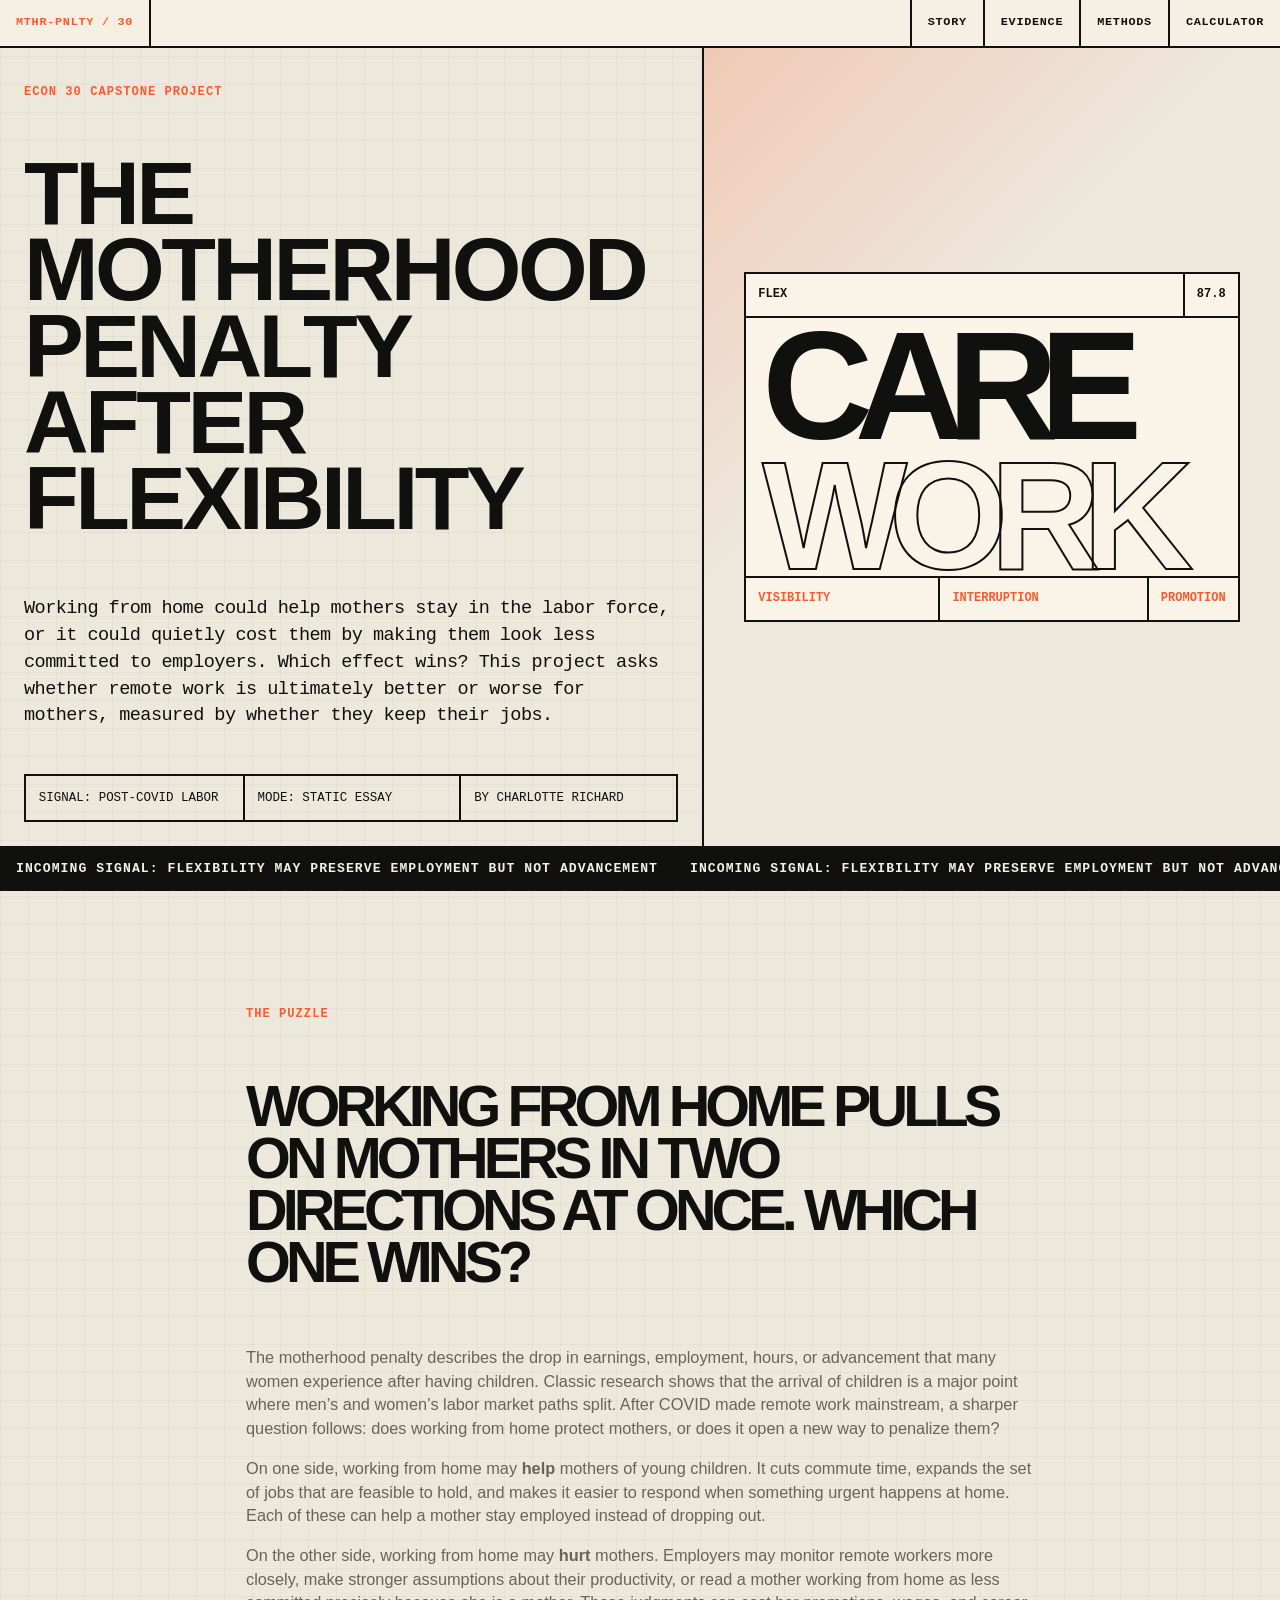
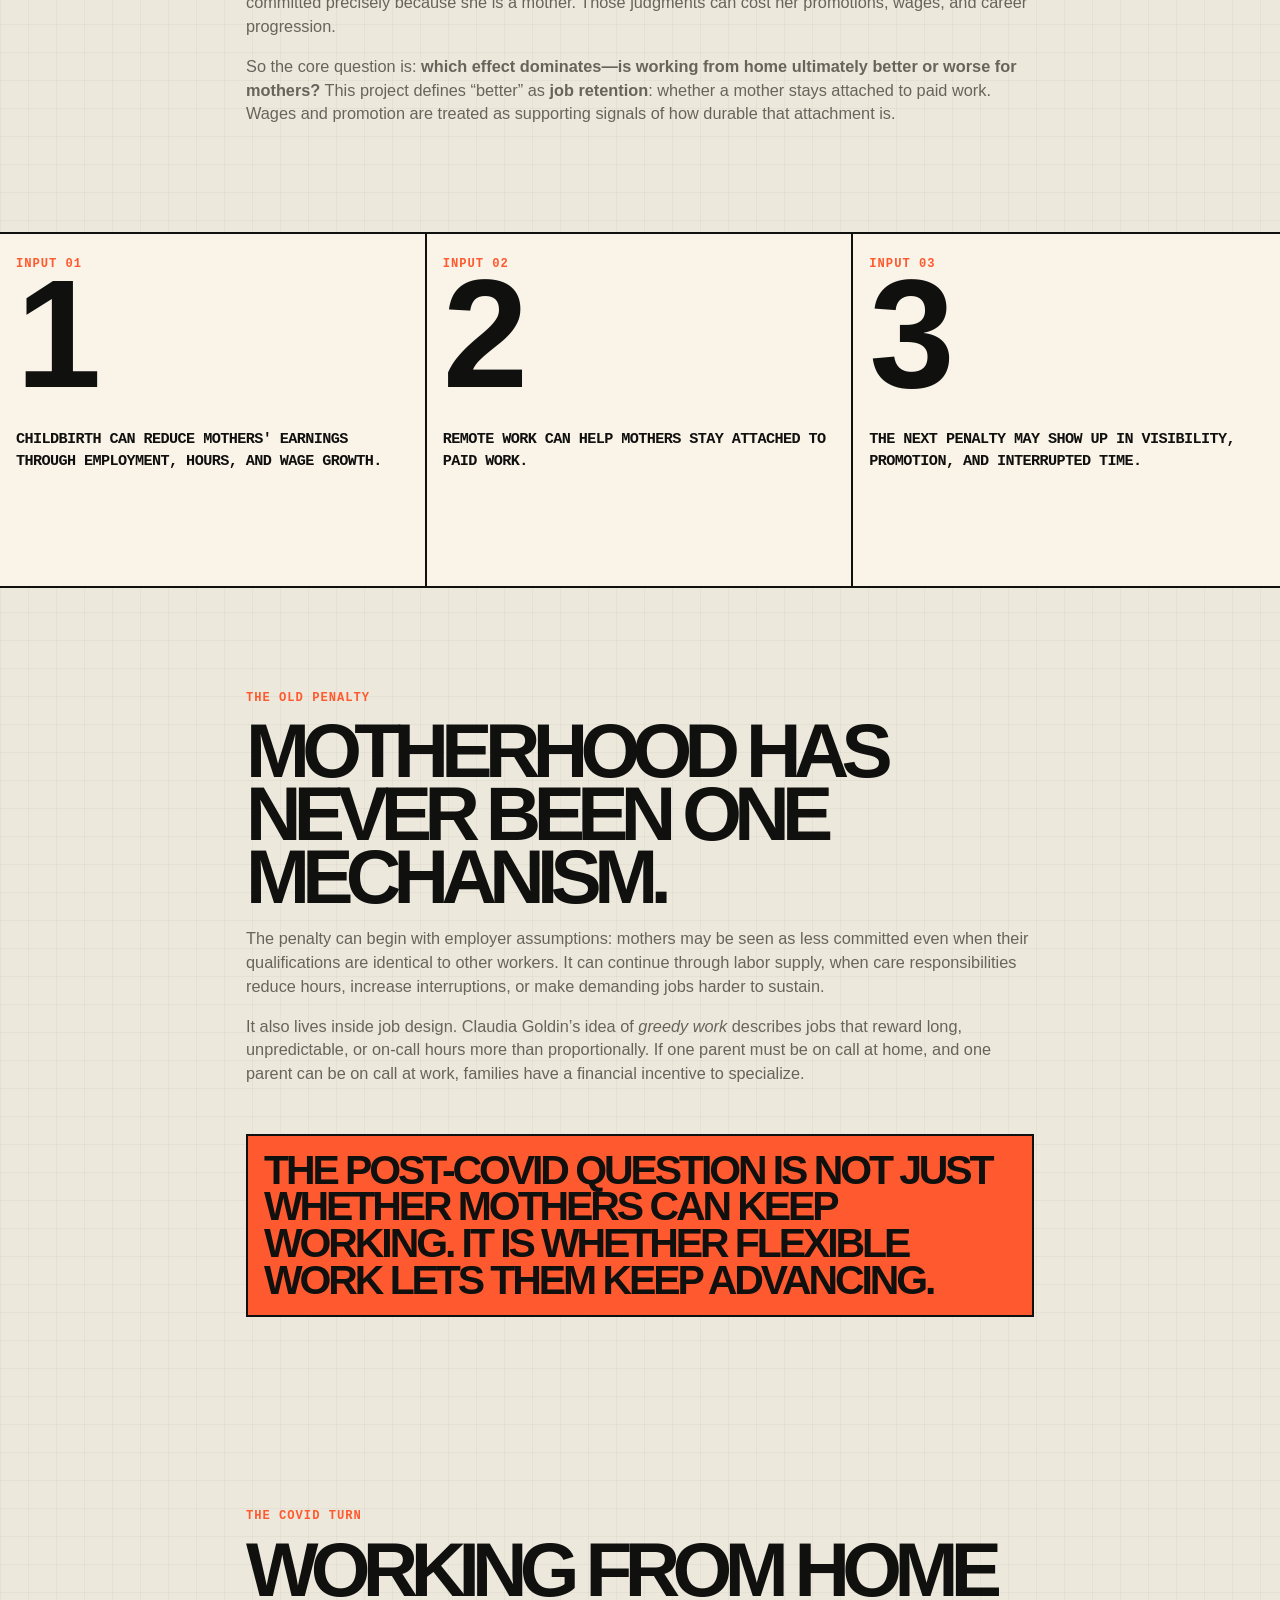
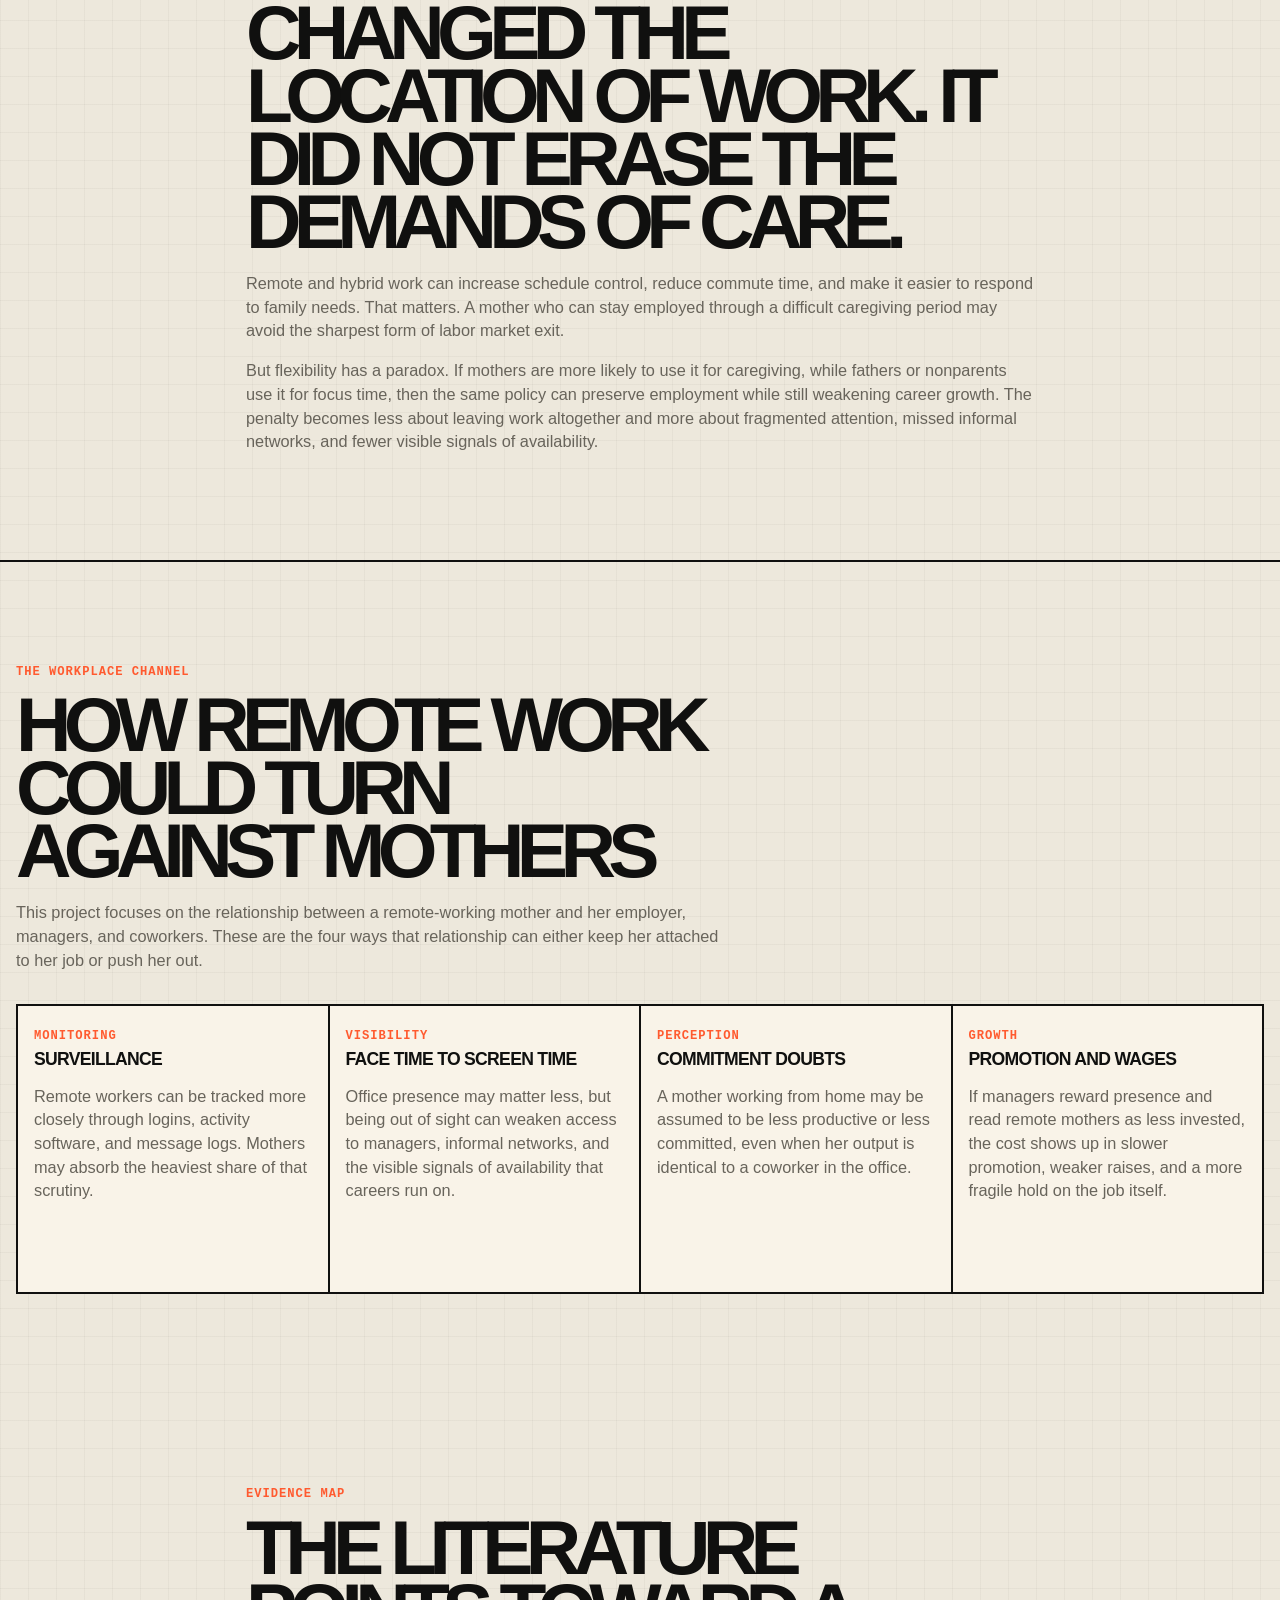
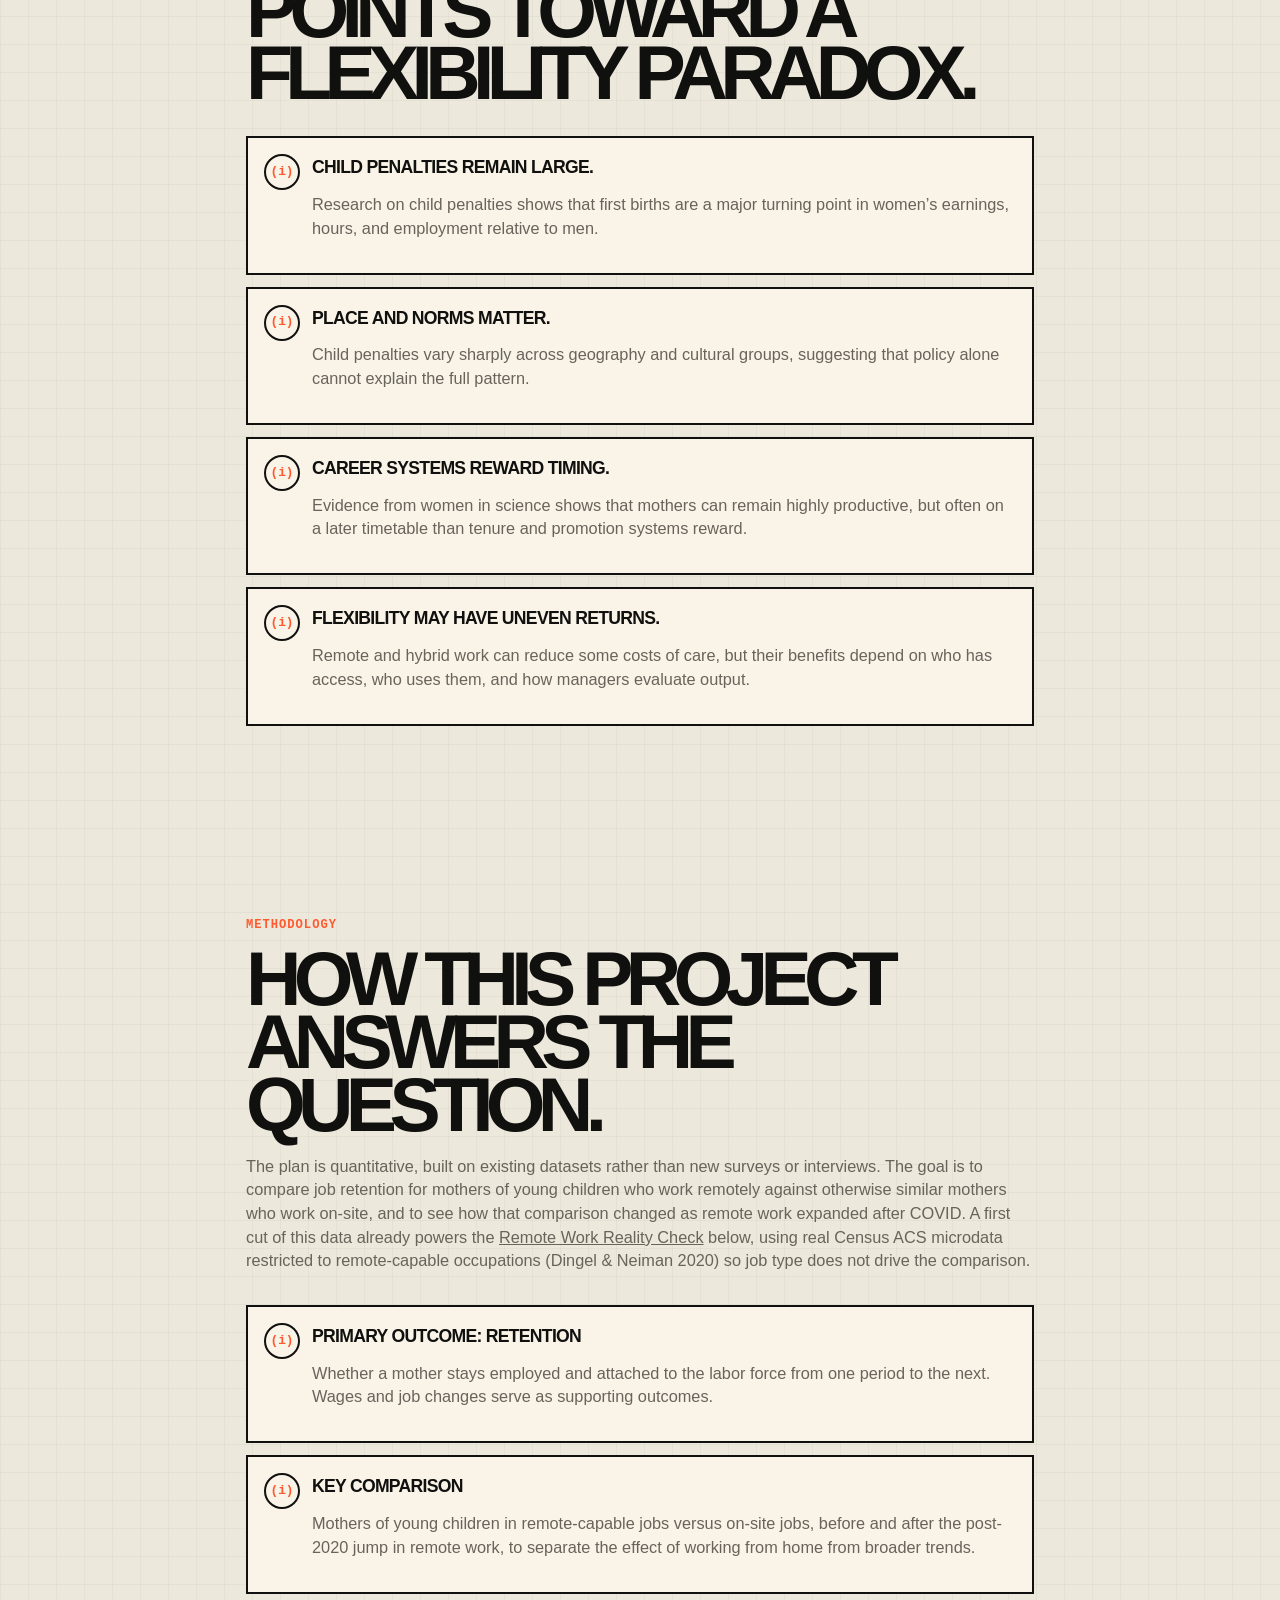
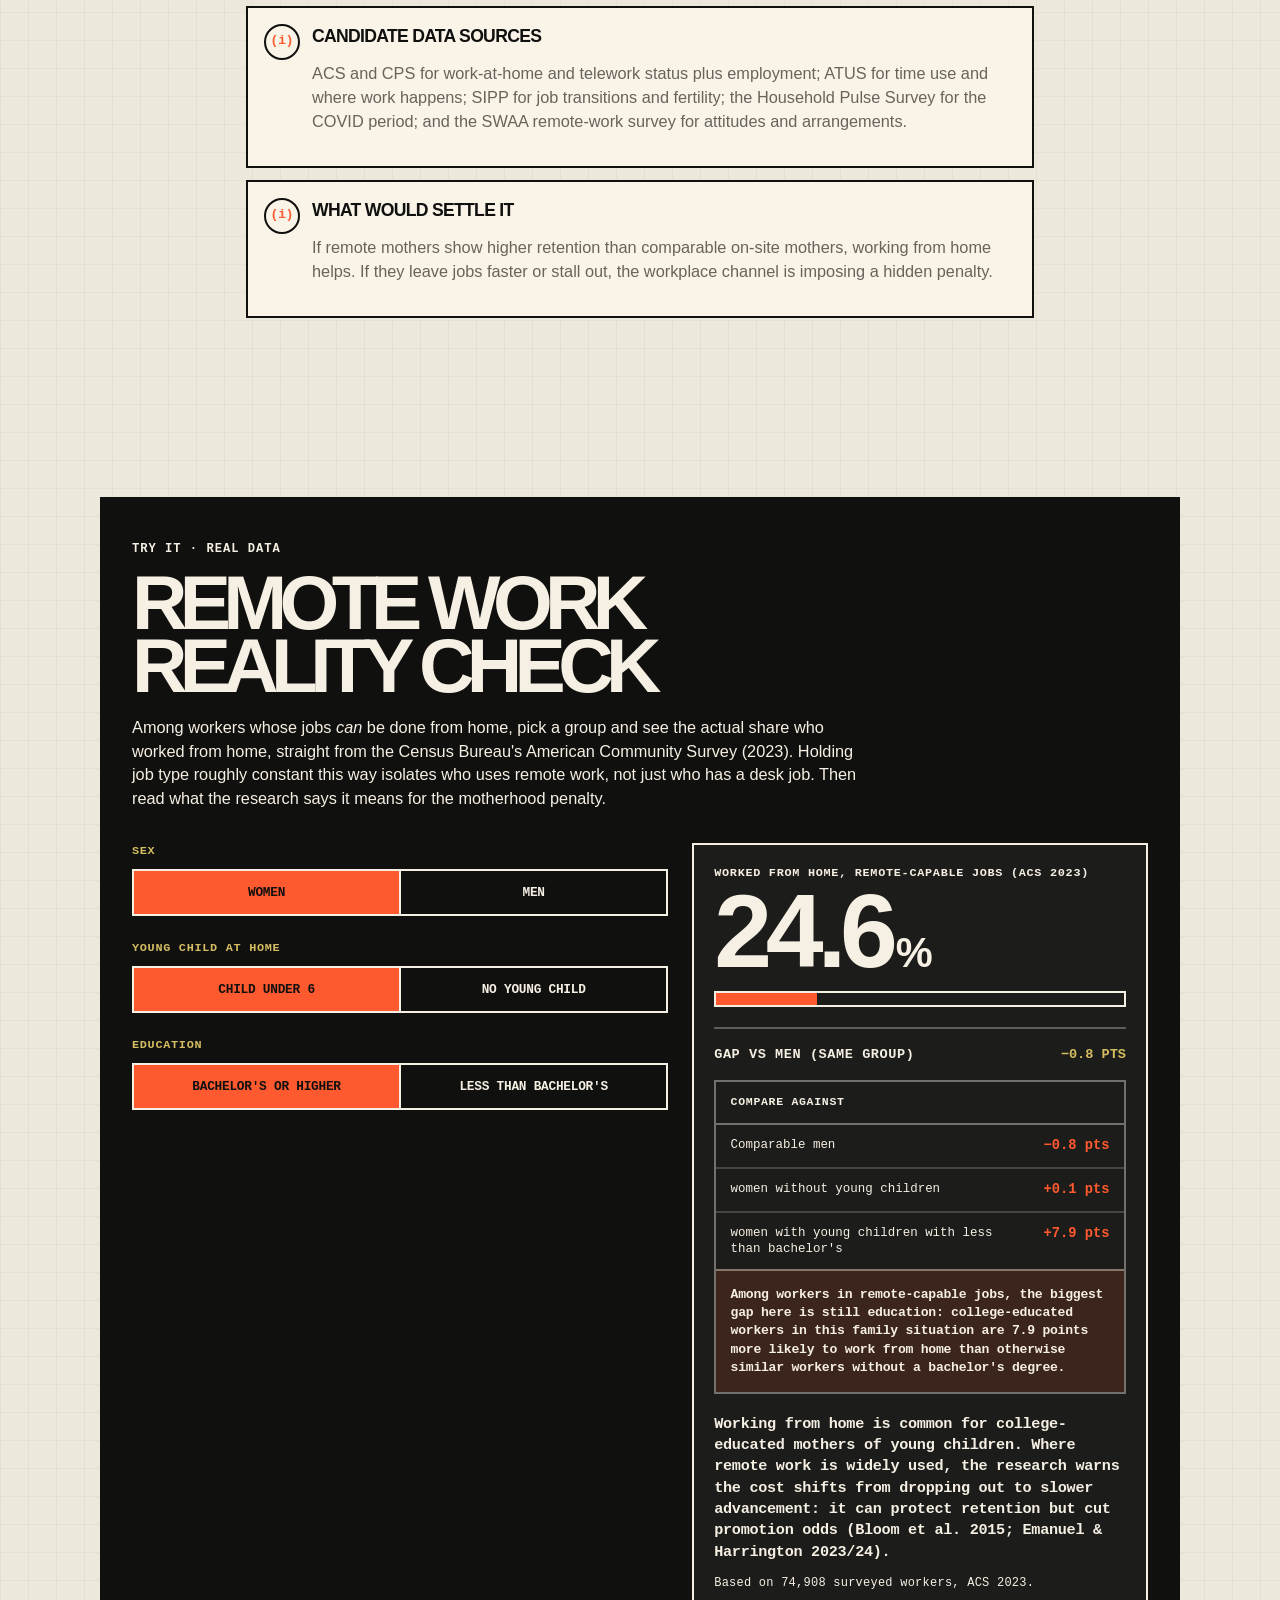
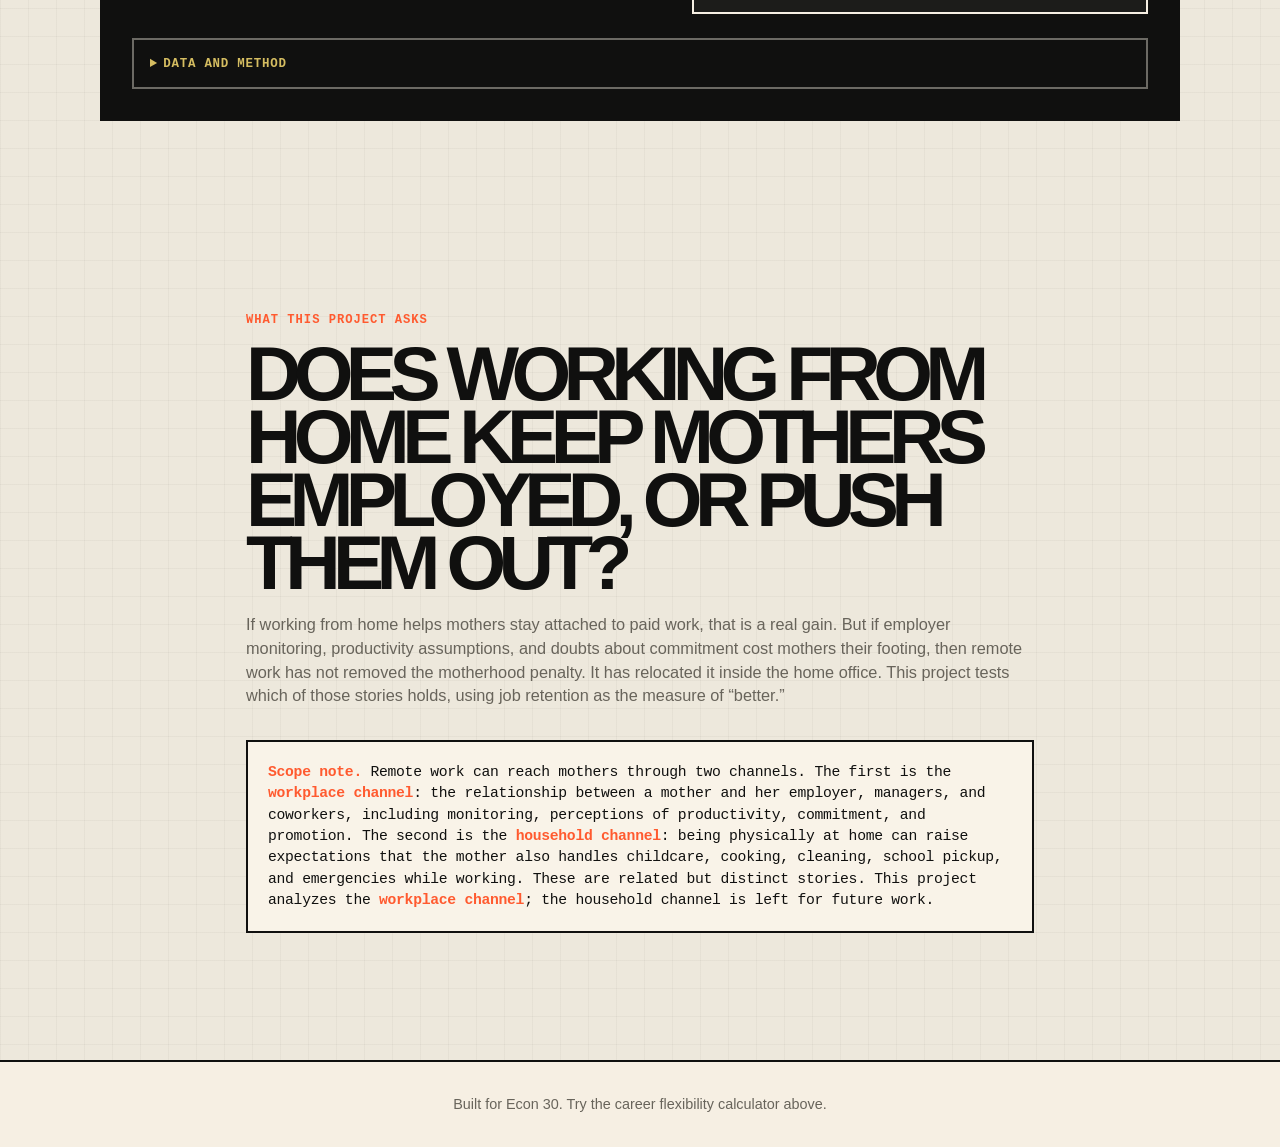
==== website/index.html @ 723018eb "Add data-driven Remote Work Reality Check calculator - Add code/fetch_wfh_data.py to compute WFH sha" ====
<!DOCTYPE html>
<html lang="en">
<head>
  <meta charset="UTF-8">
  <meta name="viewport" content="width=device-width, initial-scale=1.0">
  <title>The Motherhood Penalty After Flexibility</title>
  <link rel="stylesheet" href="styles.css">
</head>
<body>
  <header class="hero">
    <nav class="topline" aria-label="Project navigation">
      <span class="brand-mark">MTHR-PNLTY / 30</span>
      <a href="#story">Story</a>
      <a href="#evidence">Evidence</a>
      <a href="#methods">Methods</a>
      <a href="#calculator">Calculator</a>
    </nav>

    <div class="hero__grid">
      <div class="hero__copy">
        <p class="eyebrow">Econ 30 Capstone Project</p>
        <h1>The Motherhood Penalty After Flexibility</h1>
        <p class="dek">
          Working from home could help mothers stay in the labor force, or it could quietly cost them by making them look less committed to employers. Which effect wins? This project asks whether remote work is ultimately better or worse for mothers, measured by whether they keep their jobs.
        </p>
        <div class="hero-meta" aria-label="Project metadata">
          <span>Signal: Post-COVID labor</span>
          <span>Mode: Static essay</span>
          <span>By Charlotte Richard</span>
        </div>
      </div>

      <div class="hero__visual" aria-hidden="true">
        <div class="signal-card">
          <div class="signal-card__top">
            <span>FLEX</span>
            <span>87.8</span>
          </div>
          <div class="signal-card__word">CARE</div>
          <div class="signal-card__word signal-card__word--outline">WORK</div>
          <div class="signal-card__readout">
            <span>VISIBILITY</span>
            <span>INTERRUPTION</span>
            <span>PROMOTION</span>
          </div>
        </div>
      </div>
    </div>
  </header>

  <div class="ticker" aria-hidden="true">
    <div class="ticker__track">
      <span>INCOMING SIGNAL: FLEXIBILITY MAY PRESERVE EMPLOYMENT BUT NOT ADVANCEMENT</span>
      <span>INCOMING SIGNAL: FLEXIBILITY MAY PRESERVE EMPLOYMENT BUT NOT ADVANCEMENT</span>
    </div>
  </div>

  <main id="story">
    <section class="article-section opener">
      <p class="section-kicker">The puzzle</p>
      <p class="lead">
        Working from home pulls on mothers in two directions at once. Which one wins?
      </p>
      <p>
        The motherhood penalty describes the drop in earnings, employment, hours, or advancement that many women experience after having children. Classic research shows that the arrival of children is a major point where men’s and women’s labor market paths split. After COVID made remote work mainstream, a sharper question follows: does working from home protect mothers, or does it open a new way to penalize them?
      </p>
      <p>
        On one side, working from home may <strong>help</strong> mothers of young children. It cuts commute time, expands the set of jobs that are feasible to hold, and makes it easier to respond when something urgent happens at home. Each of these can help a mother stay employed instead of dropping out.
      </p>
      <p>
        On the other side, working from home may <strong>hurt</strong> mothers. Employers may monitor remote workers more closely, make stronger assumptions about their productivity, or read a mother working from home as less committed precisely because she is a mother. Those judgments can cost her promotions, wages, and career progression.
      </p>
      <p>
        So the core question is: <strong>which effect dominates—is working from home ultimately better or worse for mothers?</strong> This project defines “better” as <strong>job retention</strong>: whether a mother stays attached to paid work. Wages and promotion are treated as supporting signals of how durable that attachment is.
      </p>
    </section>

    <section class="wide-break">
      <div class="stat-strip" aria-label="Core project framing">
        <article>
          <span class="module-tag">input 01</span>
          <span class="stat-number">1</span>
          <p>Childbirth can reduce mothers' earnings through employment, hours, and wage growth.</p>
        </article>
        <article>
          <span class="module-tag">input 02</span>
          <span class="stat-number">2</span>
          <p>Remote work can help mothers stay attached to paid work.</p>
        </article>
        <article>
          <span class="module-tag">input 03</span>
          <span class="stat-number">3</span>
          <p>The next penalty may show up in visibility, promotion, and interrupted time.</p>
        </article>
      </div>
    </section>

    <section class="article-section">
      <p class="section-kicker">The old penalty</p>
      <h2>Motherhood has never been one mechanism.</h2>
      <p>
        The penalty can begin with employer assumptions: mothers may be seen as less committed even when their qualifications are identical to other workers. It can continue through labor supply, when care responsibilities reduce hours, increase interruptions, or make demanding jobs harder to sustain.
      </p>
      <p>
        It also lives inside job design. Claudia Goldin’s idea of <em>greedy work</em> describes jobs that reward long, unpredictable, or on-call hours more than proportionally. If one parent must be on call at home, and one parent can be on call at work, families have a financial incentive to specialize.
      </p>
      <blockquote>
        The post-COVID question is not just whether mothers can keep working. It is whether flexible work lets them keep advancing.
      </blockquote>
    </section>

    <section class="article-section">
      <p class="section-kicker">The COVID turn</p>
      <h2>Working from home changed the location of work. It did not erase the demands of care.</h2>
      <p>
        Remote and hybrid work can increase schedule control, reduce commute time, and make it easier to respond to family needs. That matters. A mother who can stay employed through a difficult caregiving period may avoid the sharpest form of labor market exit.
      </p>
      <p>
        But flexibility has a paradox. If mothers are more likely to use it for caregiving, while fathers or nonparents use it for focus time, then the same policy can preserve employment while still weakening career growth. The penalty becomes less about leaving work altogether and more about fragmented attention, missed informal networks, and fewer visible signals of availability.
      </p>
    </section>

    <section class="mechanism-panel" aria-labelledby="mechanisms-title">
      <div class="panel-heading">
        <p class="section-kicker">The workplace channel</p>
        <h2 id="mechanisms-title">How remote work could turn against mothers</h2>
        <p>
          This project focuses on the relationship between a remote-working mother and her employer, managers, and coworkers. These are the four ways that relationship can either keep her attached to her job or push her out.
        </p>
      </div>

      <div class="mechanism-grid">
        <article class="mechanism-card">
          <span class="card-label">Monitoring</span>
          <h3>Surveillance</h3>
          <p>Remote workers can be tracked more closely through logins, activity software, and message logs. Mothers may absorb the heaviest share of that scrutiny.</p>
        </article>
        <article class="mechanism-card">
          <span class="card-label">Visibility</span>
          <h3>Face time to screen time</h3>
          <p>Office presence may matter less, but being out of sight can weaken access to managers, informal networks, and the visible signals of availability that careers run on.</p>
        </article>
        <article class="mechanism-card">
          <span class="card-label">Perception</span>
          <h3>Commitment doubts</h3>
          <p>A mother working from home may be assumed to be less productive or less committed, even when her output is identical to a coworker in the office.</p>
        </article>
        <article class="mechanism-card">
          <span class="card-label">Growth</span>
          <h3>Promotion and wages</h3>
          <p>If managers reward presence and read remote mothers as less invested, the cost shows up in slower promotion, weaker raises, and a more fragile hold on the job itself.</p>
        </article>
      </div>
    </section>

    <section class="article-section" id="evidence">
      <p class="section-kicker">Evidence map</p>
      <h2>The literature points toward a flexibility paradox.</h2>
      <div class="evidence-list">
        <article>
          <h3>Child penalties remain large.</h3>
          <p>Research on child penalties shows that first births are a major turning point in women’s earnings, hours, and employment relative to men.</p>
        </article>
        <article>
          <h3>Place and norms matter.</h3>
          <p>Child penalties vary sharply across geography and cultural groups, suggesting that policy alone cannot explain the full pattern.</p>
        </article>
        <article>
          <h3>Career systems reward timing.</h3>
          <p>Evidence from women in science shows that mothers can remain highly productive, but often on a later timetable than tenure and promotion systems reward.</p>
        </article>
        <article>
          <h3>Flexibility may have uneven returns.</h3>
          <p>Remote and hybrid work can reduce some costs of care, but their benefits depend on who has access, who uses them, and how managers evaluate output.</p>
        </article>
      </div>
    </section>

    <section class="article-section" id="methods">
      <p class="section-kicker">Methodology</p>
      <h2>How this project answers the question.</h2>
      <p>
        The plan is quantitative, built on existing datasets rather than new surveys or interviews. The goal is to compare job retention for mothers of young children who work remotely against otherwise similar mothers who work on-site, and to see how that comparison changed as remote work expanded after COVID. A first cut of this data already powers the <a href="#calculator">Remote Work Reality Check</a> below, using real Census ACS microdata restricted to remote-capable occupations (Dingel &amp; Neiman 2020) so job type does not drive the comparison.
      </p>
      <div class="evidence-list">
        <article>
          <h3>Primary outcome: retention</h3>
          <p>Whether a mother stays employed and attached to the labor force from one period to the next. Wages and job changes serve as supporting outcomes.</p>
        </article>
        <article>
          <h3>Key comparison</h3>
          <p>Mothers of young children in remote-capable jobs versus on-site jobs, before and after the post-2020 jump in remote work, to separate the effect of working from home from broader trends.</p>
        </article>
        <article>
          <h3>Candidate data sources</h3>
          <p>ACS and CPS for work-at-home and telework status plus employment; ATUS for time use and where work happens; SIPP for job transitions and fertility; the Household Pulse Survey for the COVID period; and the SWAA remote-work survey for attitudes and arrangements.</p>
        </article>
        <article>
          <h3>What would settle it</h3>
          <p>If remote mothers show higher retention than comparable on-site mothers, working from home helps. If they leave jobs faster or stall out, the workplace channel is imposing a hidden penalty.</p>
        </article>
      </div>
    </section>

    <section class="calculator" id="calculator" aria-labelledby="calculator-title">
      <div class="calc-intro">
        <p class="section-kicker">Try it · real data</p>
        <h2 id="calculator-title">Remote Work Reality Check</h2>
        <p>
          Among workers whose jobs <em>can</em> be done from home, pick a group and see the actual share who worked from home, straight from the Census Bureau's American Community Survey (<span data-out="year">2023</span>). Holding job type roughly constant this way isolates who uses remote work, not just who has a desk job. Then read what the research says it means for the motherhood penalty.
        </p>
      </div>

      <div class="calc-grid">
        <form class="calc-controls" aria-label="Group selector">
          <fieldset class="calc-field">
            <legend>Sex</legend>
            <div class="segmented" role="radiogroup" aria-label="Sex" data-input="sex">
              <button type="button" role="radio" aria-checked="false" data-value="women">Women</button>
              <button type="button" role="radio" aria-checked="false" data-value="men">Men</button>
            </div>
          </fieldset>

          <fieldset class="calc-field">
            <legend>Young child at home</legend>
            <div class="segmented" role="radiogroup" aria-label="Young child at home" data-input="kids">
              <button type="button" role="radio" aria-checked="false" data-value="kids">Child under 6</button>
              <button type="button" role="radio" aria-checked="false" data-value="nokids">No young child</button>
            </div>
          </fieldset>

          <fieldset class="calc-field">
            <legend>Education</legend>
            <div class="segmented" role="radiogroup" aria-label="Education" data-input="edu">
              <button type="button" role="radio" aria-checked="false" data-value="ba">Bachelor's or higher</button>
              <button type="button" role="radio" aria-checked="false" data-value="noba">Less than bachelor's</button>
            </div>
          </fieldset>
        </form>

        <div class="calc-output" aria-live="polite">
          <p class="calc-output__label">Worked from home, remote-capable jobs (ACS <span data-out="year">2023</span>)</p>
          <p class="calc-output__number"><span data-out="share">24.6</span><span class="calc-output__unit">%</span></p>
          <div class="result-bar" role="img" aria-label="Work-from-home share">
            <span class="result-bar__fill" data-out="bar" style="width: 24.6%;"></span>
          </div>

          <div class="calc-secondary">
            <span class="calc-secondary__label" data-out="gapLabel">Gap vs men</span>
            <span class="calc-secondary__value" data-out="gap">+0.0 pts</span>
          </div>

          <div class="comparison-panel" aria-label="Comparison panel">
            <p class="comparison-panel__title">Compare against</p>
            <div class="comparison-row">
              <span data-out="genderCompareLabel">Comparable men</span>
              <strong data-out="genderCompare">−0.8 pts</strong>
            </div>
            <div class="comparison-row">
              <span data-out="childCompareLabel">Women without young children</span>
              <strong data-out="childCompare">+0.1 pts</strong>
            </div>
            <div class="comparison-row">
              <span data-out="eduCompareLabel">Women with young children, less than bachelor's</span>
              <strong data-out="eduCompare">+7.9 pts</strong>
            </div>
            <p class="comparison-insight" data-out="comparisonInsight">
              Even among remote-capable jobs, education remains the largest divide in who works from home.
            </p>
          </div>

          <p class="verdict" data-out="verdict">Pick a group above to see the real share and what it means.</p>
          <p class="calc-sample" data-out="sample">Sample size shown after you choose a group.</p>
        </div>
      </div>

      <details class="calc-notes">
        <summary>Data and method</summary>
        <div class="calc-notes__body">
          <p>
            Shares are computed from the U.S. Census Bureau's American Community Survey 1-year Public Use Microdata Sample (<span data-out="year">2023</span>), weighted by person weight. The universe is people employed and at work in the reference week who reported a commute mode <strong>and who work in a remote-capable occupation</strong>; "worked from home" is that commute response. Remote-capable occupations are the major groups that are predominantly teleworkable following Dingel &amp; Neiman (2020), which removes most of the white-collar versus blue-collar confound so the comparison reflects who <em>uses</em> remote work, not just who could. "Young child" means living in a household with an own child under age 6; "bachelor's or higher" is the person's educational attainment. The numbers are generated by <code>code/fetch_wfh_data.py</code> and stored in <code>website/data/wfh.js</code>.
          </p>
          <p><strong>What the prevalence implies (from the literature):</strong></p>
          <ul>
            <li><strong>Even among remote-capable jobs, use is uneven.</strong> Once job type is held roughly constant, remaining gaps by sex, motherhood, and education reflect who actually takes up remote work.</li>
            <li><strong>Remote work raises retention but cuts promotion.</strong> Bloom, Liang, Roberts &amp; Ying (2015) found working from home cut attrition by over 50% yet roughly halved promotion rates.</li>
            <li><strong>Distance erodes advancement.</strong> Emanuel &amp; Harrington (2023/24) and Emanuel, Harrington &amp; Pallais (2023) find remote workers are promoted less and lose in-person mentoring, with larger effects for women and junior workers.</li>
            <li><strong>Mothers and remote work.</strong> Collins, Landivar, Ruppanner &amp; Scarborough (2021) and Goldin (2014; 2021) link flexibility to whether mothers stay attached to paid work, and at what career cost.</li>
          </ul>
          <p>Full citations are in the project <a href="../knowledge%20base/reading-list.md">reading list</a>.</p>
        </div>
      </details>
    </section>

    <section class="article-section closing">
      <p class="section-kicker">What this project asks</p>
      <h2>Does working from home keep mothers employed, or push them out?</h2>
      <p>
        If working from home helps mothers stay attached to paid work, that is a real gain. But if employer monitoring, productivity assumptions, and doubts about commitment cost mothers their footing, then remote work has not removed the motherhood penalty. It has relocated it inside the home office. This project tests which of those stories holds, using job retention as the measure of “better.”
      </p>
      <p class="scope-note">
        <strong>Scope note.</strong> Remote work can reach mothers through two channels. The first is the <strong>workplace channel</strong>: the relationship between a mother and her employer, managers, and coworkers, including monitoring, perceptions of productivity, commitment, and promotion. The second is the <strong>household channel</strong>: being physically at home can raise expectations that the mother also handles childcare, cooking, cleaning, school pickup, and emergencies while working. These are related but distinct stories. This project analyzes the <strong>workplace channel</strong>; the household channel is left for future work.
      </p>
    </section>
  </main>

  <footer class="site-footer">
    <p>Built for Econ 30. Try the career flexibility calculator above.</p>
  </footer>

  <script src="data/wfh.js"></script>
  <script src="script.js"></script>
</body>
</html>
---- website/styles.css ----
:root {
  --paper: #ede8dc;
  --paper-warm: #f6efe3;
  --ink: #10100f;
  --muted: #68645b;
  --line: #10100f;
  --accent: #ff5a2f;
  --accent-2: #7f65ff;
  --accent-3: #d5bd61;
  --panel: #f9f3e8;
  --sans: "Arial Narrow", "Helvetica Neue", Arial, sans-serif;
  --mono: "SFMono-Regular", Consolas, "Liberation Mono", monospace;
}

* {
  box-sizing: border-box;
}

html {
  scroll-behavior: smooth;
}

body {
  margin: 0;
  background:
    linear-gradient(rgba(16, 16, 15, 0.035) 1px, transparent 1px),
    linear-gradient(90deg, rgba(16, 16, 15, 0.035) 1px, transparent 1px),
    var(--paper);
  background-size: 28px 28px;
  color: var(--ink);
  font-family: var(--sans);
  line-height: 1.45;
}

a {
  color: inherit;
}

.topline {
  display: flex;
  align-items: center;
  gap: 0;
  max-width: none;
  margin: 0 auto;
  border-bottom: 2px solid var(--line);
  background: var(--paper-warm);
  font-family: var(--mono);
  font-size: 0.74rem;
  font-weight: 800;
  letter-spacing: 0.06em;
  text-transform: uppercase;
}

.brand-mark {
  margin-right: auto;
  padding: 0.9rem 1rem;
  border-right: 2px solid var(--line);
  color: var(--accent);
}

.topline a {
  border-left: 2px solid var(--line);
  color: var(--ink);
  padding: 0.9rem 1rem;
  text-decoration: none;
}

.topline a:hover {
  background: var(--ink);
  color: var(--paper-warm);
}

.hero {
  min-height: 94vh;
  border-bottom: 2px solid var(--line);
}

.hero__grid {
  display: grid;
  grid-template-columns: minmax(0, 1.1fr) minmax(20rem, 0.9fr);
  align-items: stretch;
  max-width: none;
  margin: 0 auto;
  min-height: calc(94vh - 48px);
}

.hero__copy {
  display: flex;
  flex-direction: column;
  justify-content: space-between;
  padding: clamp(1rem, 2vw, 1.5rem);
  border-right: 2px solid var(--line);
}

.eyebrow,
.section-kicker,
.card-label,
.module-tag {
  color: var(--accent);
  font-family: var(--mono);
  font-size: 0.76rem;
  font-weight: 800;
  letter-spacing: 0.08em;
  text-transform: uppercase;
}

.hero h1 {
  max-width: 100%;
  margin: 1rem 0;
  font-size: clamp(2.6rem, 7vw, 6.5rem);
  font-weight: 900;
  letter-spacing: -0.04em;
  line-height: 0.85;
  text-transform: uppercase;
  overflow-wrap: break-word;
}

.dek {
  max-width: 46rem;
  color: var(--ink);
  font-family: var(--mono);
  font-size: clamp(1rem, 1.45vw, 1.35rem);
  letter-spacing: -0.03em;
}

.hero-meta {
  display: grid;
  grid-template-columns: repeat(3, 1fr);
  border: 2px solid var(--line);
  font-family: var(--mono);
  font-size: 0.78rem;
  text-transform: uppercase;
}

.hero-meta span {
  padding: 0.8rem;
}

.hero-meta span + span {
  border-left: 2px solid var(--line);
}

.hero__visual {
  position: relative;
  display: grid;
  place-items: center;
  overflow: hidden;
  background:
    radial-gradient(circle at 50% 50%, transparent 0 22%, rgba(16, 16, 15, 0.12) 22.4% 22.9%, transparent 23.3% 100%),
    linear-gradient(135deg, rgba(255, 90, 47, 0.22), transparent 40%),
    var(--paper);
}

.signal-card {
  width: min(86%, 31rem);
  border: 2px solid var(--line);
  background: var(--panel);
}

.signal-card__top,
.signal-card__readout {
  display: flex;
  justify-content: space-between;
  border-bottom: 2px solid var(--line);
  font-family: var(--mono);
  font-size: 0.75rem;
  font-weight: 800;
  text-transform: uppercase;
}

.signal-card__top span,
.signal-card__readout span {
  padding: 0.75rem;
}

.signal-card__top span + span,
.signal-card__readout span + span {
  border-left: 2px solid var(--line);
}

.signal-card__word {
  padding: 0.6rem 1rem 0;
  font-size: clamp(5rem, 12vw, 10rem);
  font-weight: 900;
  letter-spacing: -0.12em;
  line-height: 0.78;
  text-transform: uppercase;
}

.signal-card__word--outline {
  color: transparent;
  -webkit-text-stroke: 2px var(--ink);
}

.signal-card__readout {
  border-top: 2px solid var(--line);
  border-bottom: 0;
  color: var(--accent);
}

.ticker {
  overflow: hidden;
  border-bottom: 2px solid var(--line);
  background: var(--ink);
  color: var(--paper-warm);
  font-family: var(--mono);
  font-size: 0.82rem;
  font-weight: 800;
  letter-spacing: 0.08em;
  text-transform: uppercase;
}

.ticker__track {
  display: flex;
  width: max-content;
  animation: ticker 24s linear infinite;
}

.ticker span {
  padding: 0.7rem 1rem;
  white-space: nowrap;
}

@keyframes ticker {
  from {
    transform: translateX(0);
  }

  to {
    transform: translateX(-50%);
  }
}

.article-section {
  max-width: 820px;
  margin: 0 auto;
  padding: clamp(3rem, 7vw, 6rem) 1rem;
}

.opener {
  padding-top: clamp(4rem, 8vw, 7rem);
}

.lead {
  color: var(--ink);
  font-size: clamp(2.1rem, 4.5vw, 4.8rem);
  font-weight: 900;
  line-height: 0.9;
  letter-spacing: -0.085em;
  text-transform: uppercase;
}

p {
  color: var(--muted);
  font-size: 1.02rem;
}

h2 {
  margin: 0.35rem 0 1.2rem;
  font-size: clamp(2.6rem, 6vw, 6.8rem);
  font-weight: 900;
  letter-spacing: -0.1em;
  line-height: 0.82;
  text-transform: uppercase;
}

h3 {
  margin: 0.3rem 0 0.65rem;
  font-size: 1.1rem;
  font-weight: 900;
  letter-spacing: -0.04em;
  line-height: 1;
  text-transform: uppercase;
}

blockquote {
  margin: 3rem 0 0;
  padding: 1rem;
  border: 2px solid var(--line);
  background: var(--accent);
  color: var(--ink);
  font-size: clamp(1.8rem, 3.2vw, 3.2rem);
  font-weight: 900;
  letter-spacing: -0.075em;
  line-height: 0.9;
  text-transform: uppercase;
}

.wide-break {
  padding: 0;
  border-block: 2px solid var(--line);
}

.stat-strip {
  display: grid;
  grid-template-columns: repeat(3, 1fr);
  gap: 0;
  max-width: none;
  margin: 0 auto;
}

.stat-strip article,
.mechanism-card,
.evidence-list article,
.calculator-placeholder {
  border: 2px solid var(--line);
  background: var(--panel);
}

.stat-strip article {
  min-height: 22rem;
  padding: 1rem;
  border-width: 0 2px 0 0;
}

.stat-strip article:last-child {
  border-right: 0;
}

.stat-number {
  display: block;
  color: var(--ink);
  font-size: clamp(5rem, 12vw, 11rem);
  font-weight: 900;
  letter-spacing: -0.12em;
  line-height: 0.8;
}

.stat-strip p {
  margin-top: 2rem;
  color: var(--ink);
  font-family: var(--mono);
  font-size: 0.95rem;
  font-weight: 700;
  letter-spacing: -0.04em;
  text-transform: uppercase;
}

.mechanism-panel {
  max-width: none;
  margin: 0 auto;
  padding: clamp(3rem, 7vw, 6rem) 1rem;
  border-top: 2px solid var(--line);
}

.panel-heading {
  max-width: 720px;
  margin-bottom: 2rem;
}

.mechanism-grid {
  display: grid;
  grid-template-columns: repeat(4, 1fr);
  gap: 0;
  border-left: 2px solid var(--line);
  border-top: 2px solid var(--line);
}

.mechanism-card {
  min-height: 18rem;
  padding: 1rem;
  border-width: 0 2px 2px 0;
}

.evidence-list {
  display: grid;
  gap: 0.75rem;
  margin-top: 2rem;
}

.evidence-list article {
  position: relative;
  padding: 1rem 1rem 1rem 4rem;
}

.evidence-list article::before {
  content: "(i)";
  position: absolute;
  left: 1rem;
  top: 1rem;
  display: grid;
  place-items: center;
  width: 2rem;
  height: 2rem;
  border: 2px solid var(--line);
  border-radius: 999px;
  color: var(--accent);
  font-family: var(--mono);
  font-size: 0.8rem;
  font-weight: 900;
}

.calculator {
  max-width: 1080px;
  margin: clamp(3rem, 7vw, 6rem) auto;
  padding: clamp(1rem, 3vw, 2rem);
  background: var(--ink);
  color: var(--paper-warm);
}

.calculator p,
.calculator h2,
.calculator legend {
  color: var(--paper-warm);
}

.calc-intro {
  max-width: 46rem;
  margin-bottom: 2rem;
}

.calc-grid {
  display: grid;
  grid-template-columns: minmax(0, 1fr) minmax(18rem, 0.85fr);
  gap: 1.5rem;
  align-items: start;
}

.calc-controls {
  display: grid;
  gap: 1.5rem;
  margin: 0;
}

.calc-field {
  margin: 0;
  padding: 0;
  border: 0;
}

.calc-field legend {
  padding: 0 0 0.6rem;
  font-family: var(--mono);
  font-size: 0.74rem;
  font-weight: 800;
  letter-spacing: 0.06em;
  text-transform: uppercase;
  color: var(--accent-3);
}

.segmented {
  display: flex;
  flex-wrap: wrap;
  border: 2px solid var(--paper-warm);
}

.segmented button {
  flex: 1 1 0;
  min-width: 7rem;
  padding: 0.85rem 0.6rem;
  border: 0;
  border-left: 2px solid var(--paper-warm);
  background: transparent;
  color: var(--paper-warm);
  font-family: var(--mono);
  font-size: 0.8rem;
  font-weight: 800;
  letter-spacing: -0.02em;
  text-transform: uppercase;
  cursor: pointer;
  transition: background 0.15s ease, color 0.15s ease;
}

.segmented button:first-child {
  border-left: 0;
}

.segmented button:hover {
  background: rgba(246, 239, 227, 0.16);
}

.segmented button[aria-checked="true"] {
  background: var(--accent);
  color: var(--ink);
}

.segmented button:focus-visible {
  outline: 3px solid var(--accent-3);
  outline-offset: -3px;
}

.calc-output {
  padding: 1.25rem;
  border: 2px solid var(--paper-warm);
  background: rgba(246, 239, 227, 0.05);
}

.calc-output__label {
  margin: 0;
  font-family: var(--mono);
  font-size: 0.74rem;
  font-weight: 800;
  letter-spacing: 0.06em;
  text-transform: uppercase;
  color: var(--accent-3);
}

.calc-output__number {
  margin: 0.2rem 0 0.75rem;
  font-size: clamp(4rem, 9vw, 6.5rem);
  font-weight: 900;
  letter-spacing: -0.06em;
  line-height: 0.9;
}

.calc-output__unit {
  font-size: 0.4em;
  margin-left: 0.1em;
}

.result-bar {
  height: 1rem;
  border: 2px solid var(--paper-warm);
  background: transparent;
}

.result-bar__fill {
  display: block;
  height: 100%;
  background: var(--accent);
  transition: width 0.4s ease;
}

.calc-secondary {
  display: flex;
  justify-content: space-between;
  align-items: baseline;
  gap: 1rem;
  margin-top: 1.25rem;
  padding-top: 1rem;
  border-top: 2px solid rgba(246, 239, 227, 0.3);
  font-family: var(--mono);
  font-size: 0.85rem;
  text-transform: uppercase;
}

.calc-secondary__label {
  font-weight: 800;
  letter-spacing: 0.04em;
}

.calc-secondary__value {
  font-weight: 800;
  color: var(--accent-3);
}

.calc-secondary__base {
  color: var(--muted);
  font-weight: 400;
  text-transform: none;
}

.comparison-panel {
  margin-top: 1rem;
  border: 2px solid rgba(246, 239, 227, 0.4);
  font-family: var(--mono);
}

.comparison-panel__title {
  margin: 0;
  padding: 0.75rem 0.9rem;
  border-bottom: 2px solid rgba(246, 239, 227, 0.4);
  color: var(--accent-3);
  font-size: 0.72rem;
  font-weight: 800;
  letter-spacing: 0.06em;
  text-transform: uppercase;
}

.comparison-row {
  display: flex;
  justify-content: space-between;
  gap: 1rem;
  padding: 0.75rem 0.9rem;
  color: var(--paper-warm);
  font-size: 0.78rem;
  line-height: 1.3;
}

.comparison-row + .comparison-row {
  border-top: 2px solid rgba(246, 239, 227, 0.2);
}

.comparison-row strong {
  flex: 0 0 auto;
  color: var(--accent);
  font-size: 0.86rem;
}

.comparison-insight {
  margin: 0;
  padding: 0.9rem;
  border-top: 2px solid rgba(246, 239, 227, 0.4);
  background: rgba(255, 90, 47, 0.14);
  font-size: 0.82rem;
  font-weight: 800;
  letter-spacing: -0.02em;
  line-height: 1.4;
}

.verdict {
  margin: 1.25rem 0 0;
  font-family: var(--mono);
  font-size: 0.95rem;
  font-weight: 700;
  letter-spacing: -0.02em;
  line-height: 1.4;
}

.calc-sample {
  margin: 0.75rem 0 0;
  font-family: var(--mono);
  font-size: 0.75rem;
  color: var(--accent-3);
  letter-spacing: 0.02em;
}

.calc-notes__body code {
  padding: 0.1rem 0.3rem;
  background: rgba(246, 239, 227, 0.12);
  font-size: 0.92em;
}

.calc-notes {
  margin-top: 1.5rem;
  border: 2px solid rgba(246, 239, 227, 0.4);
}

.calc-notes summary {
  padding: 0.9rem 1rem;
  font-family: var(--mono);
  font-size: 0.78rem;
  font-weight: 800;
  letter-spacing: 0.06em;
  text-transform: uppercase;
  color: var(--accent-3);
  cursor: pointer;
}

.calc-notes[open] summary {
  border-bottom: 2px solid rgba(246, 239, 227, 0.4);
}

.calc-notes__body {
  padding: 1rem;
  font-family: var(--mono);
  font-size: 0.85rem;
}

.calc-notes__body p {
  font-size: 0.85rem;
}

.calc-notes__body ul {
  margin: 0.75rem 0;
  padding-left: 1.1rem;
}

.calc-notes__body li {
  margin-bottom: 0.6rem;
  line-height: 1.5;
}

.calc-notes__body strong {
  color: var(--paper-warm);
}

.calc-notes__body a {
  color: var(--accent);
}

@media (prefers-reduced-motion: reduce) {
  .result-bar__fill,
  .segmented button {
    transition: none;
  }
}

.closing {
  padding-bottom: 7rem;
}

.scope-note {
  margin-top: 2rem;
  padding: 1.25rem;
  border: 2px solid var(--line);
  background: var(--panel);
  color: var(--ink);
  font-family: var(--mono);
  font-size: 0.92rem;
  letter-spacing: -0.02em;
}

.scope-note strong {
  color: var(--accent);
}

.site-footer {
  border-top: 2px solid var(--line);
  background: var(--paper-warm);
  padding: 2rem 1.5rem;
  text-align: center;
}

.site-footer p {
  margin: 0;
  font-size: 0.9rem;
}

@media (max-width: 900px) {
  .hero__grid,
  .calc-grid {
    grid-template-columns: 1fr;
  }

  .hero__copy {
    border-right: 0;
    border-bottom: 2px solid var(--line);
  }

  .hero__visual {
    min-height: 32rem;
  }

  .stat-strip,
  .mechanism-grid {
    grid-template-columns: 1fr;
  }

  .stat-strip article,
  .mechanism-card {
    border-right: 0;
    border-bottom: 2px solid var(--line);
  }

  .hero-meta {
    grid-template-columns: 1fr;
  }

  .hero-meta span + span {
    border-left: 0;
    border-top: 2px solid var(--line);
  }
}

@media (max-width: 560px) {
  .topline {
    flex-wrap: wrap;
  }

  .brand-mark {
    width: 100%;
    border-right: 0;
    border-bottom: 2px solid var(--line);
  }

  .topline a {
    flex: 1;
    text-align: center;
    border-left: 0;
    border-right: 2px solid var(--line);
  }

  .topline a:last-child {
    border-right: 0;
  }

  .hero__grid {
    min-height: auto;
  }

  .hero__copy {
    min-height: 34rem;
  }

  .hero h1 {
    font-size: clamp(2.2rem, 11vw, 3.4rem);
  }

  .lead,
  h2 {
    letter-spacing: -0.07em;
  }

  .signal-card__readout {
    overflow-x: auto;
  }

  .segmented {
    flex-direction: column;
  }

  .segmented button {
    border-left: 0;
    border-top: 2px solid var(--paper-warm);
  }

  .segmented button:first-child {
    border-top: 0;
  }
}
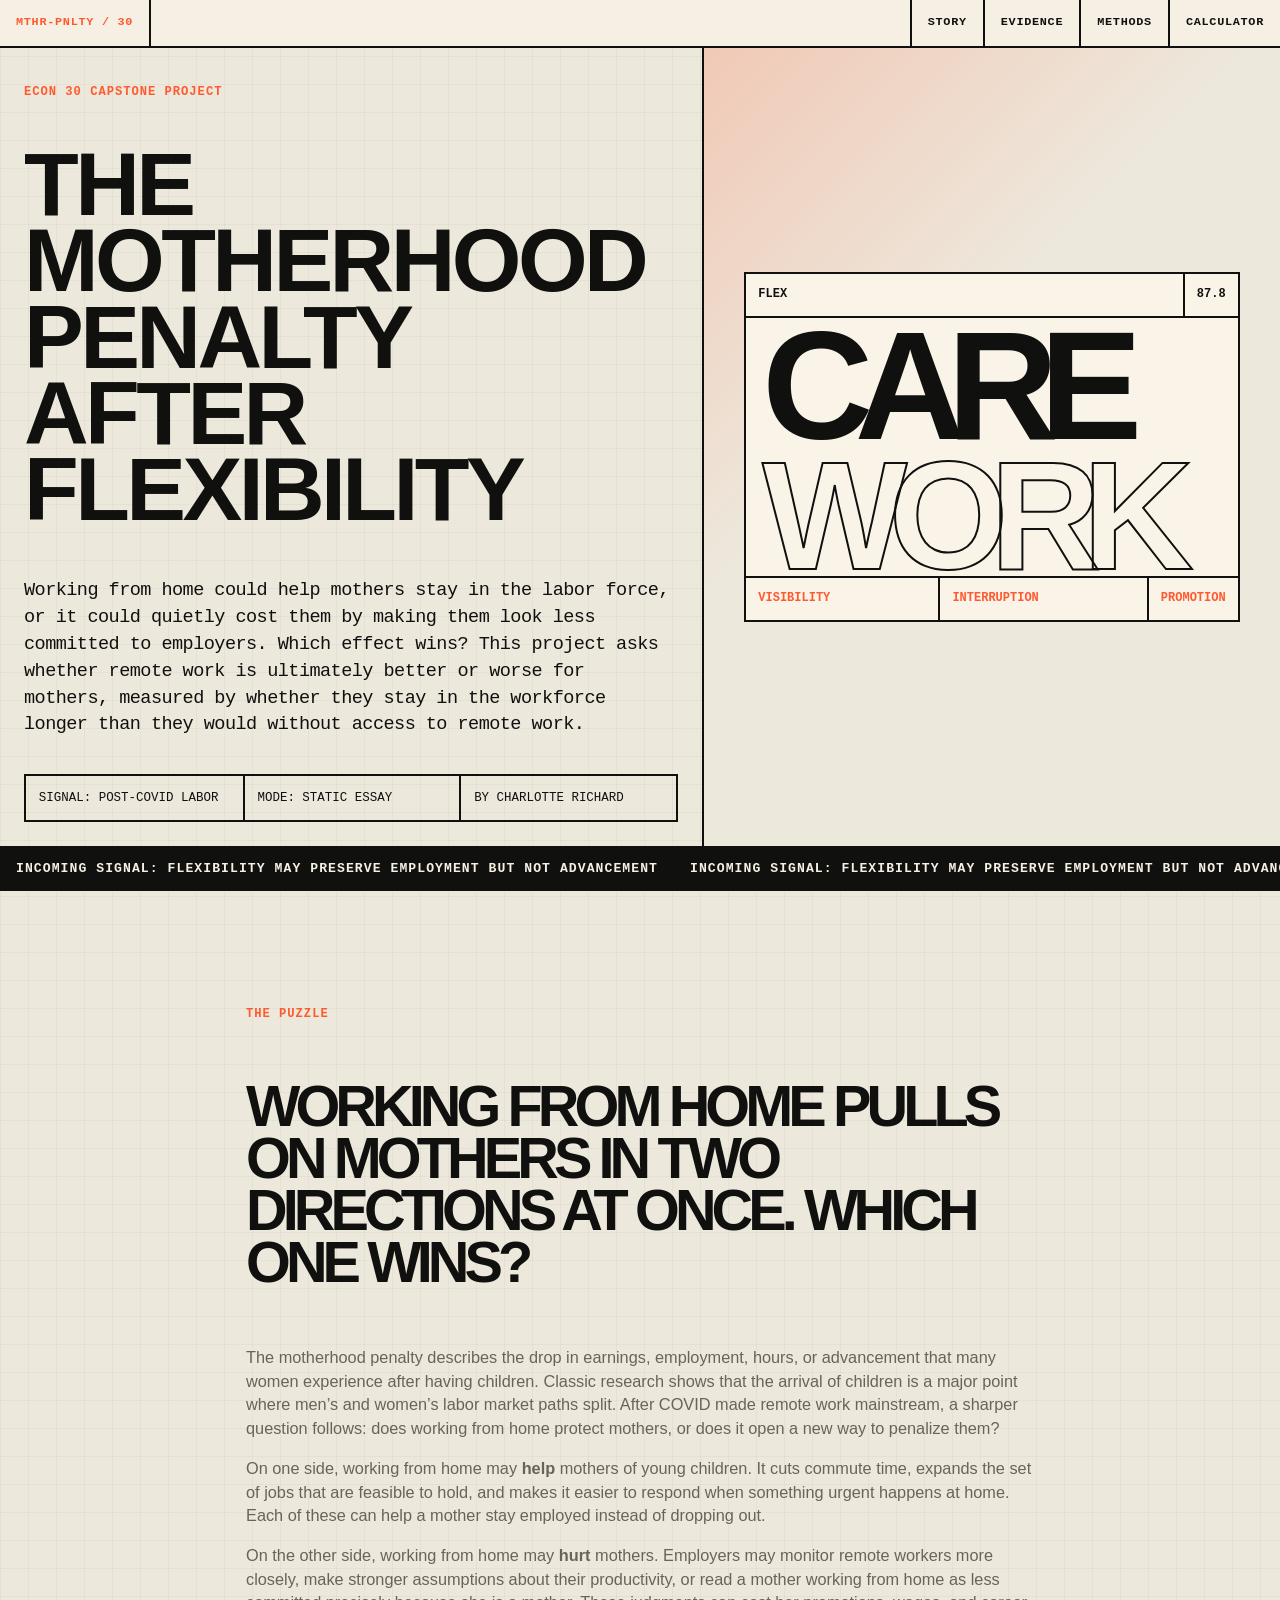
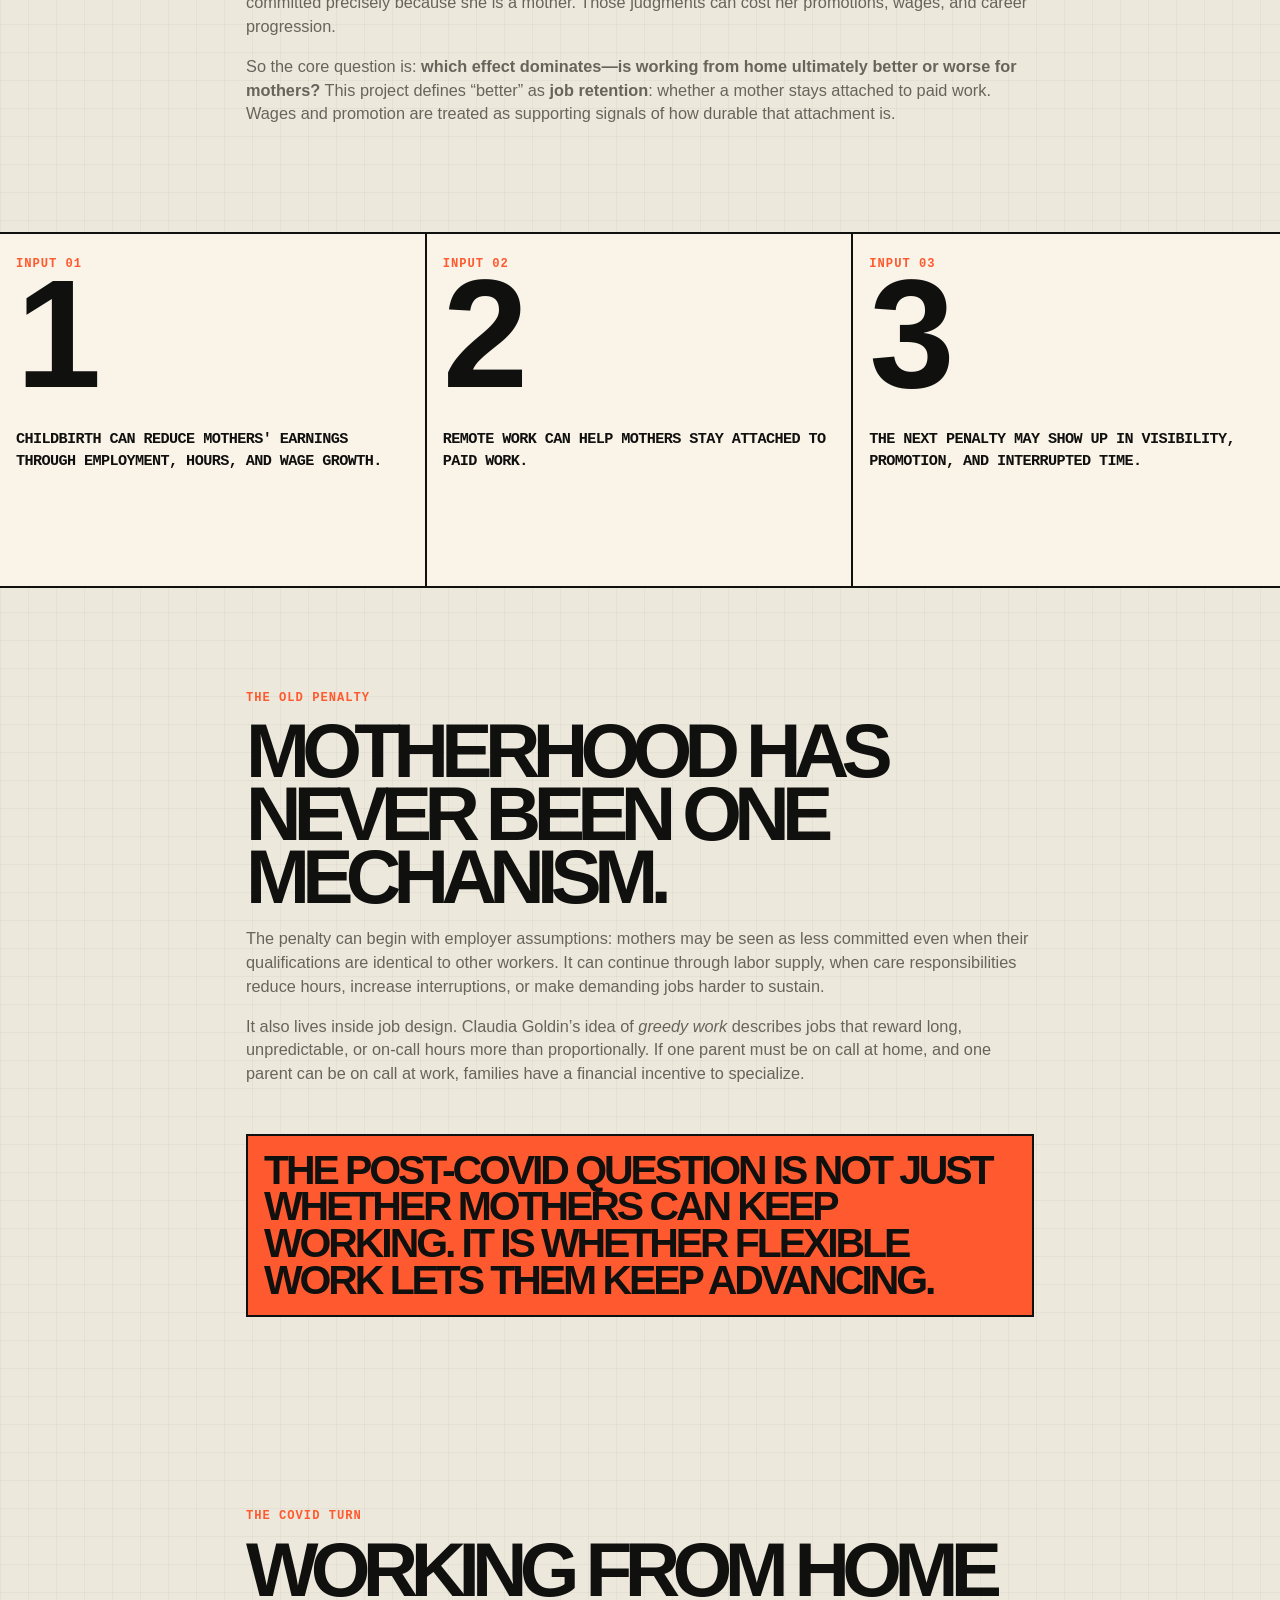
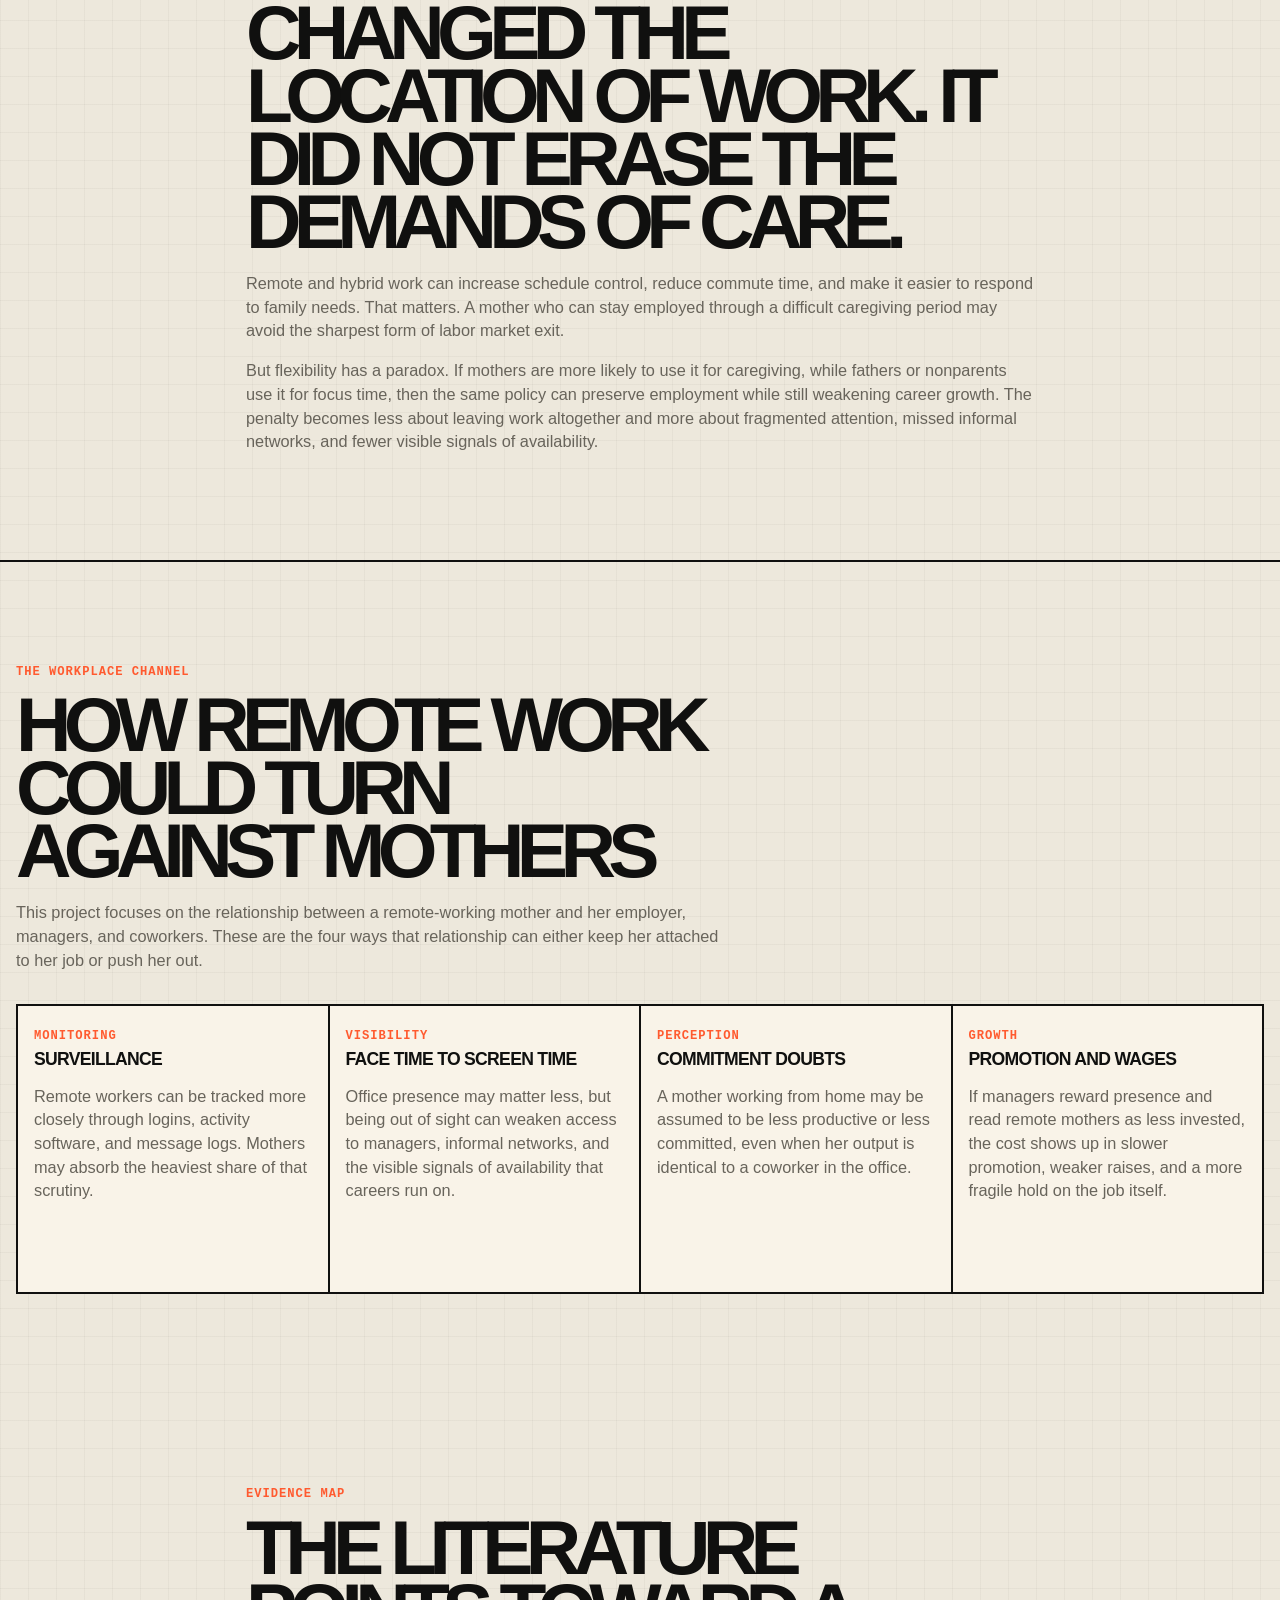
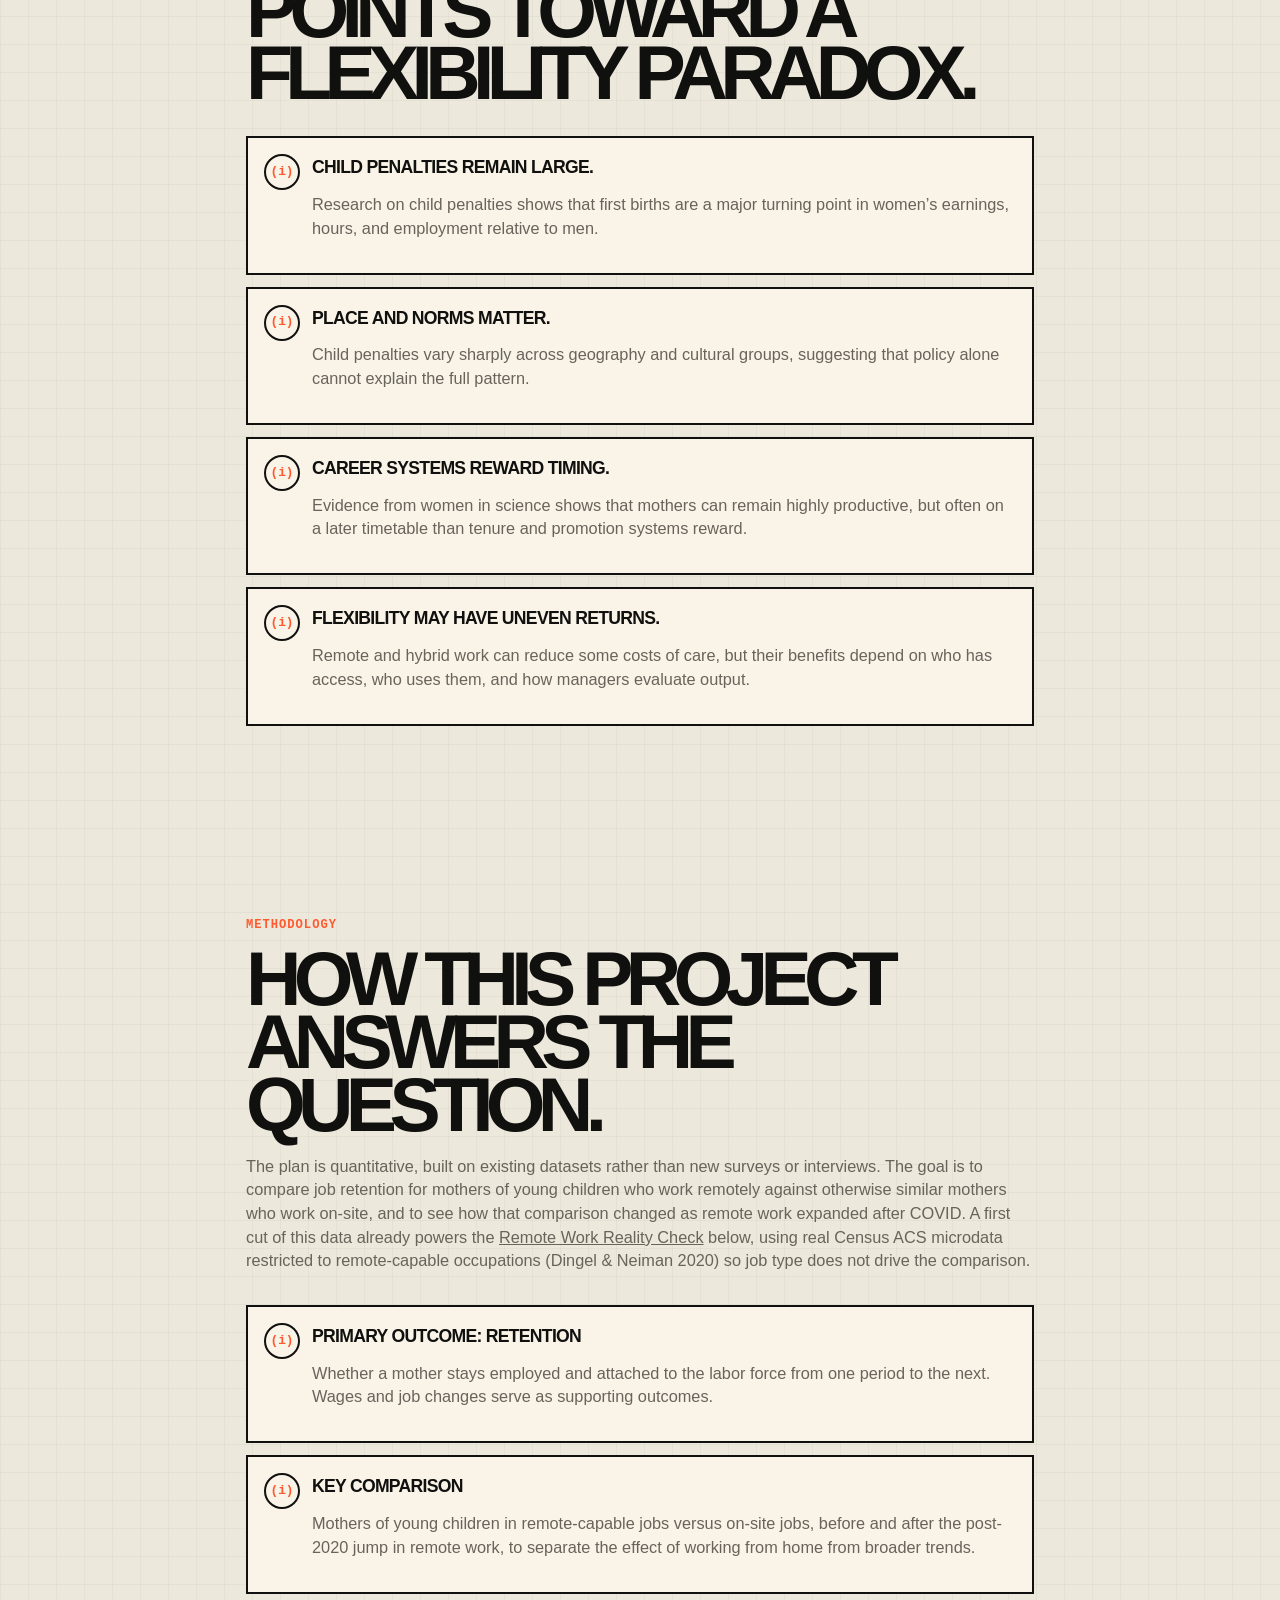
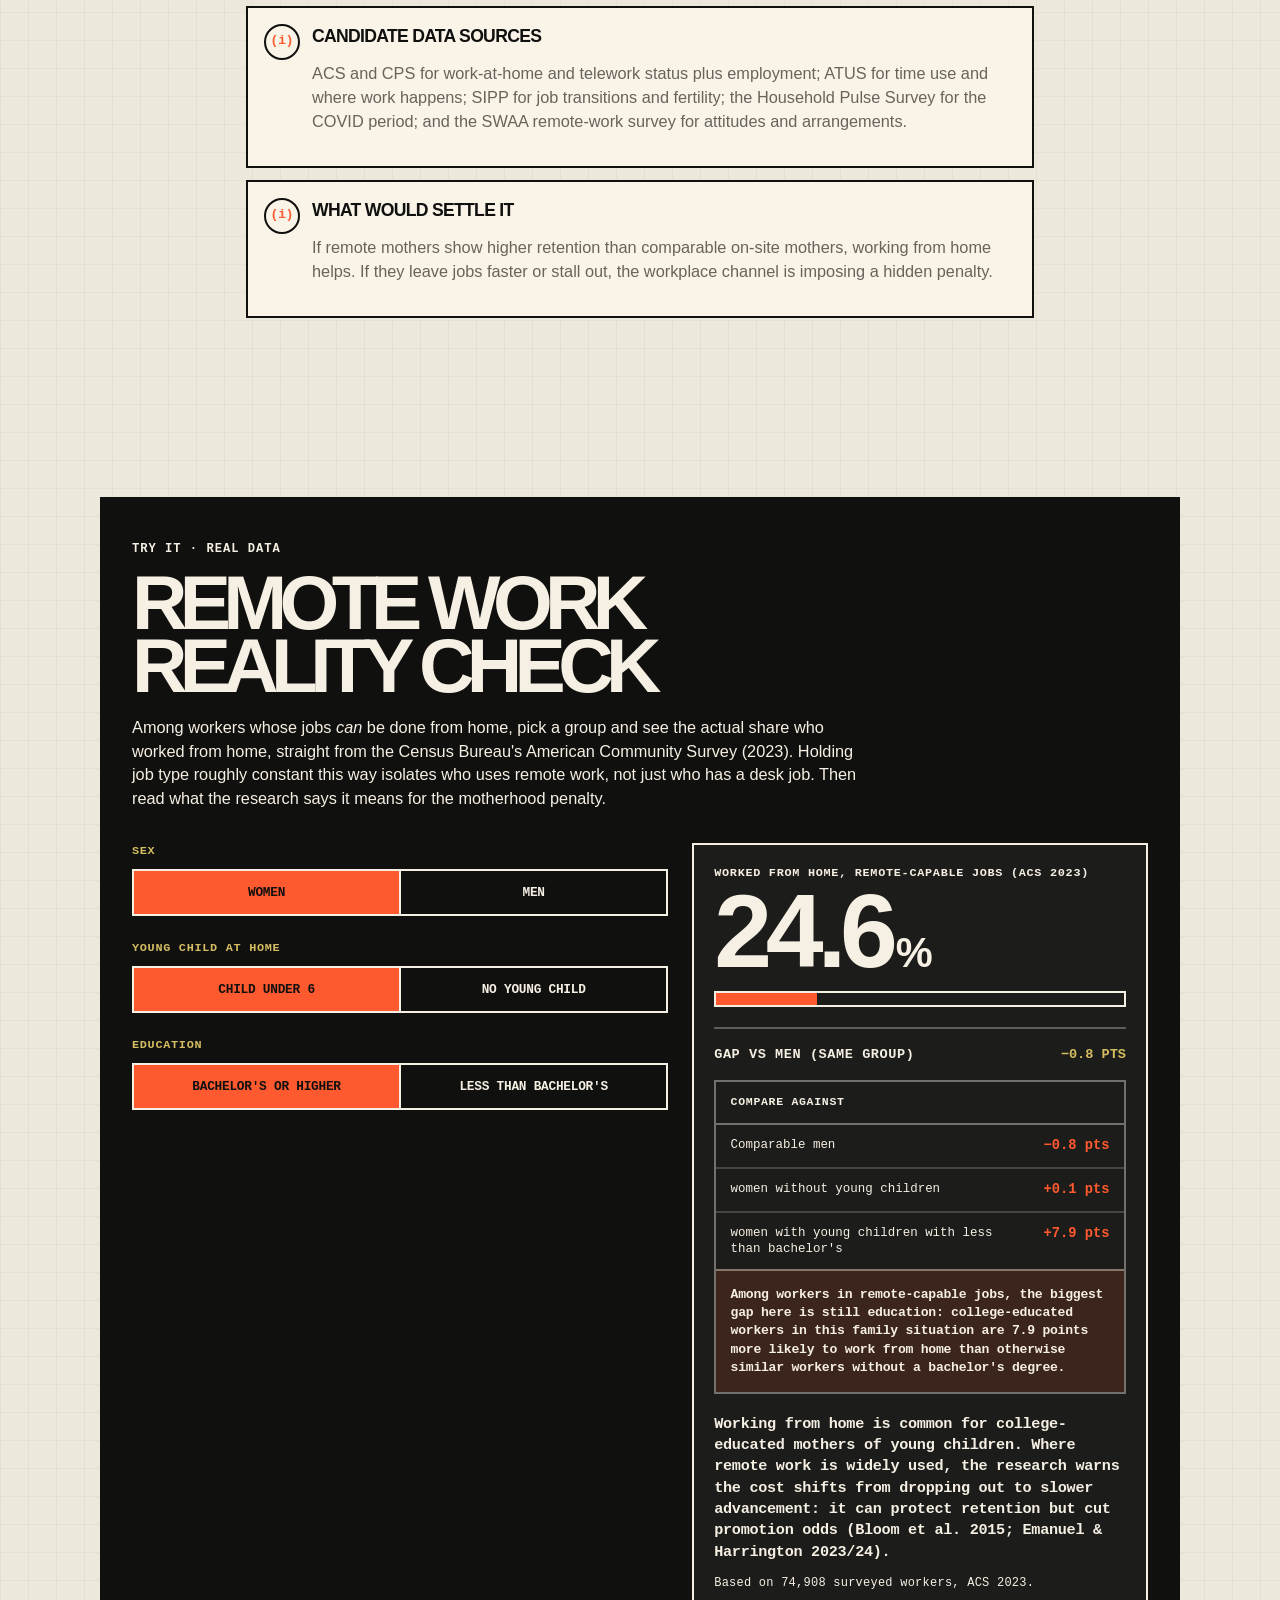
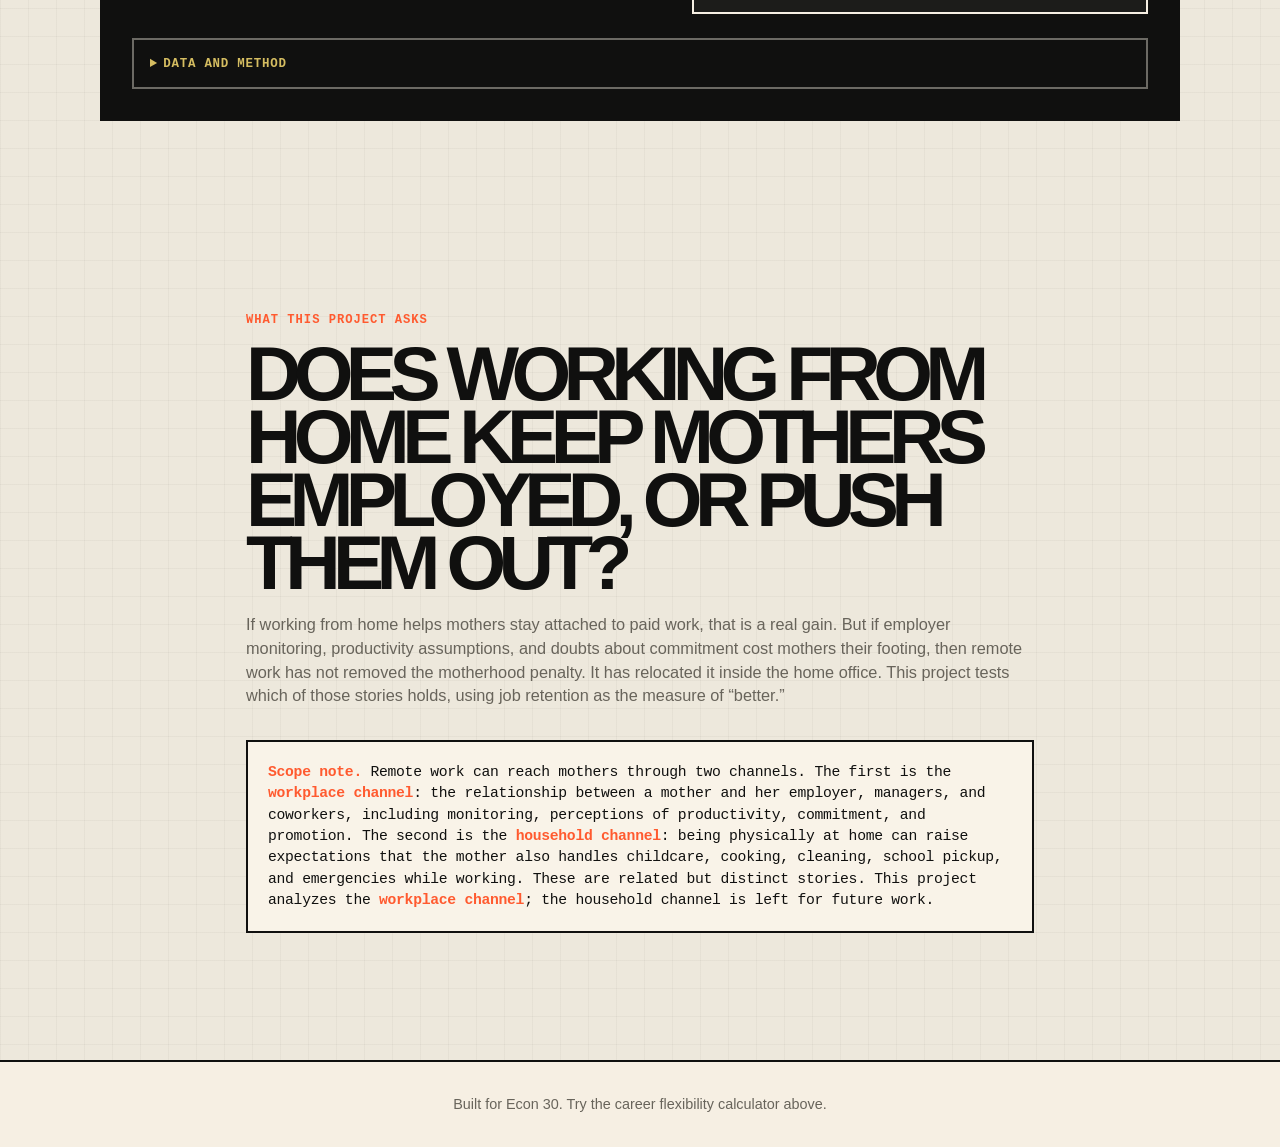
==== commit 973ed06e: "Refine tagline to define "better" against the no-remote counterfactual Co-authored-by: Cursor <curso" ====
--- a/website/index.html
+++ b/website/index.html
@@ -21,7 +21,7 @@
         <p class="eyebrow">Econ 30 Capstone Project</p>
         <h1>The Motherhood Penalty After Flexibility</h1>
         <p class="dek">
-          Working from home could help mothers stay in the labor force, or it could quietly cost them by making them look less committed to employers. Which effect wins? This project asks whether remote work is ultimately better or worse for mothers, measured by whether they keep their jobs.
+          Working from home could help mothers stay in the labor force, or it could quietly cost them by making them look less committed to employers. Which effect wins? This project asks whether remote work is ultimately better or worse for mothers, measured by whether they stay in the workforce longer than they would without access to remote work.
         </p>
         <div class="hero-meta" aria-label="Project metadata">
           <span>Signal: Post-COVID labor</span>
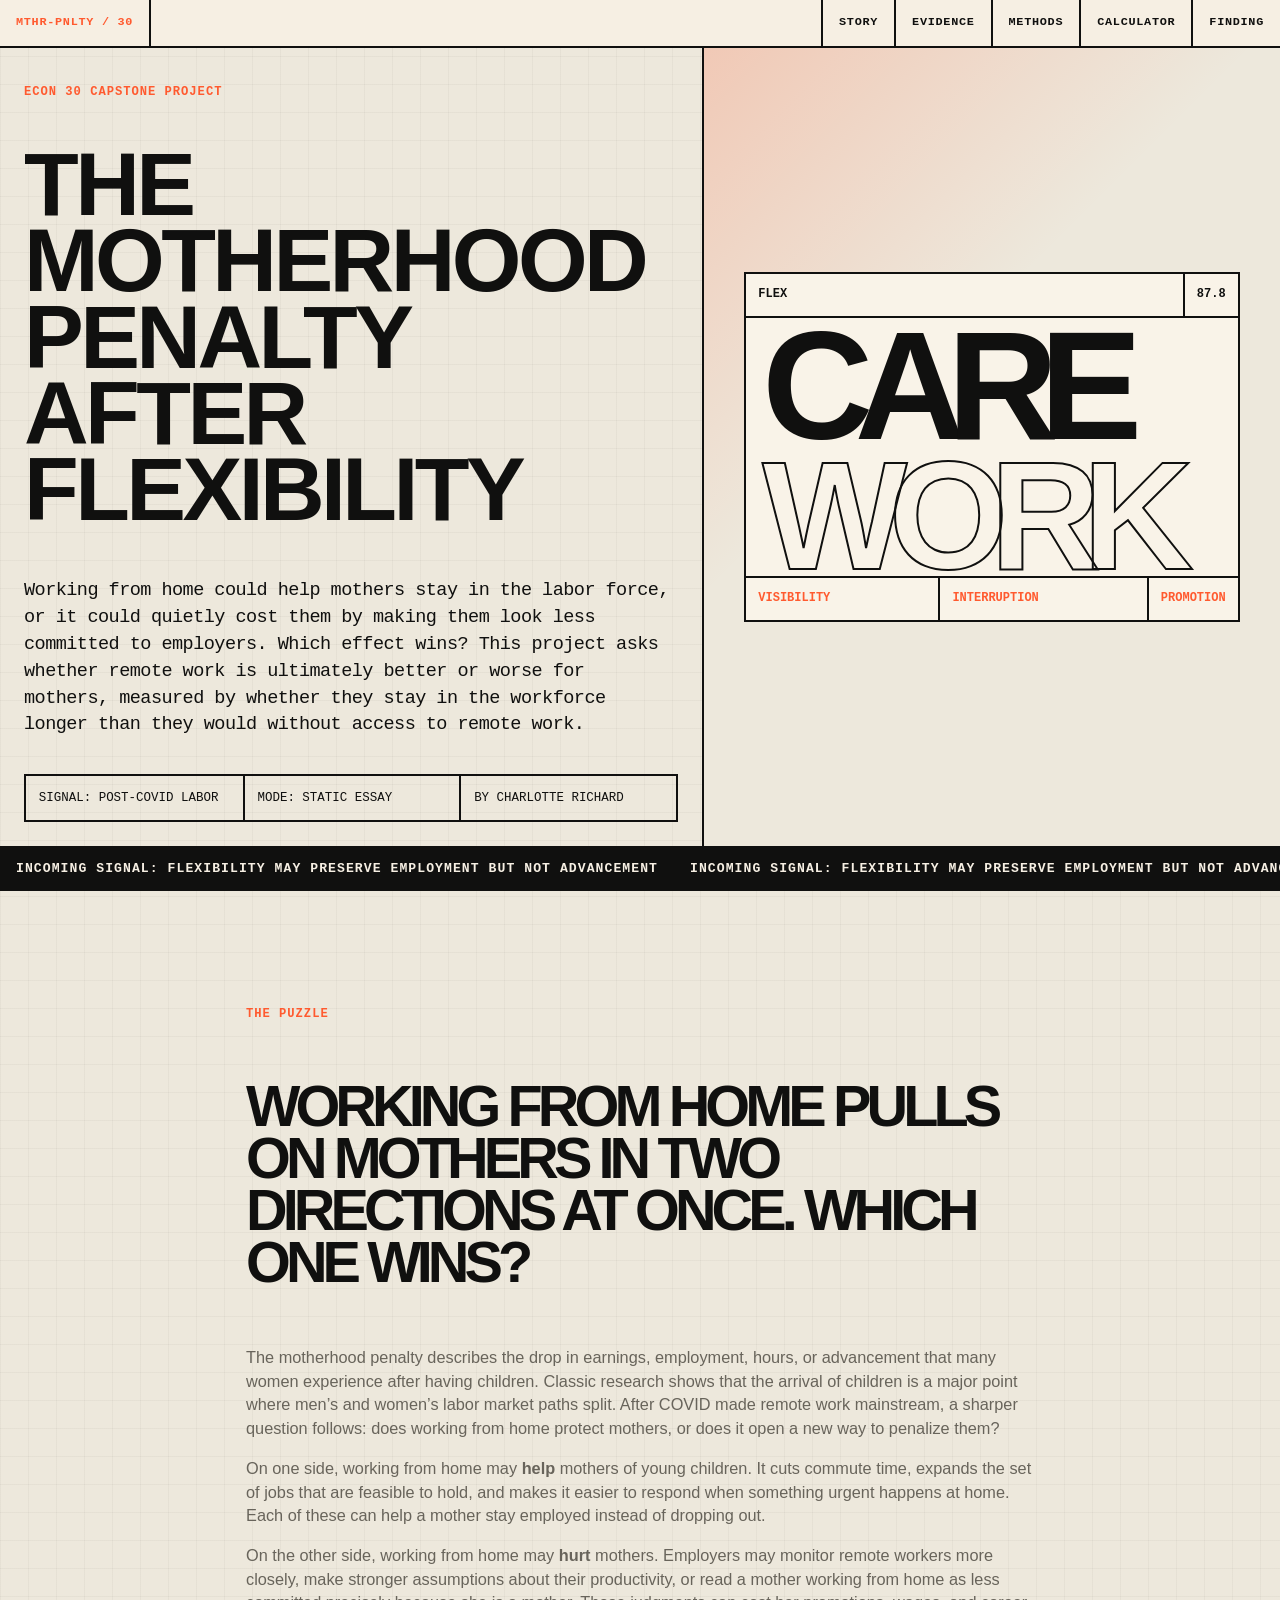
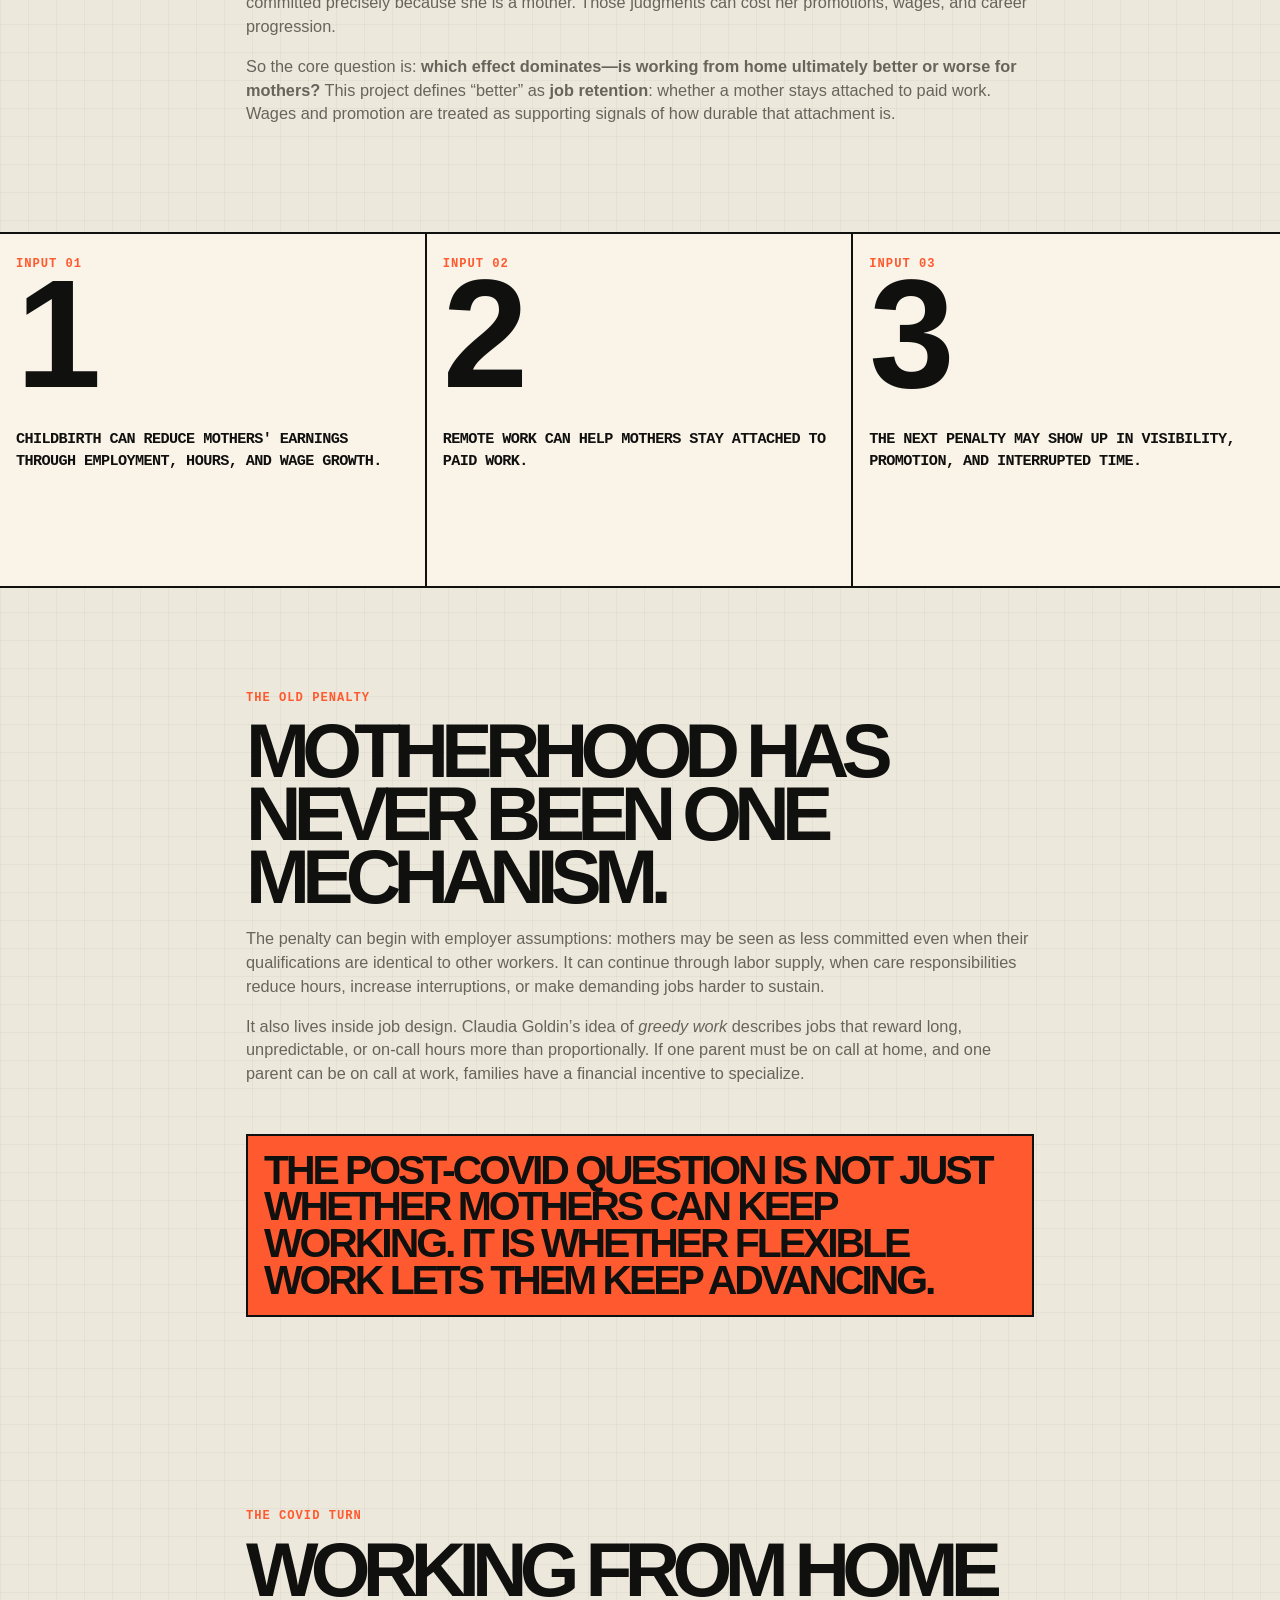
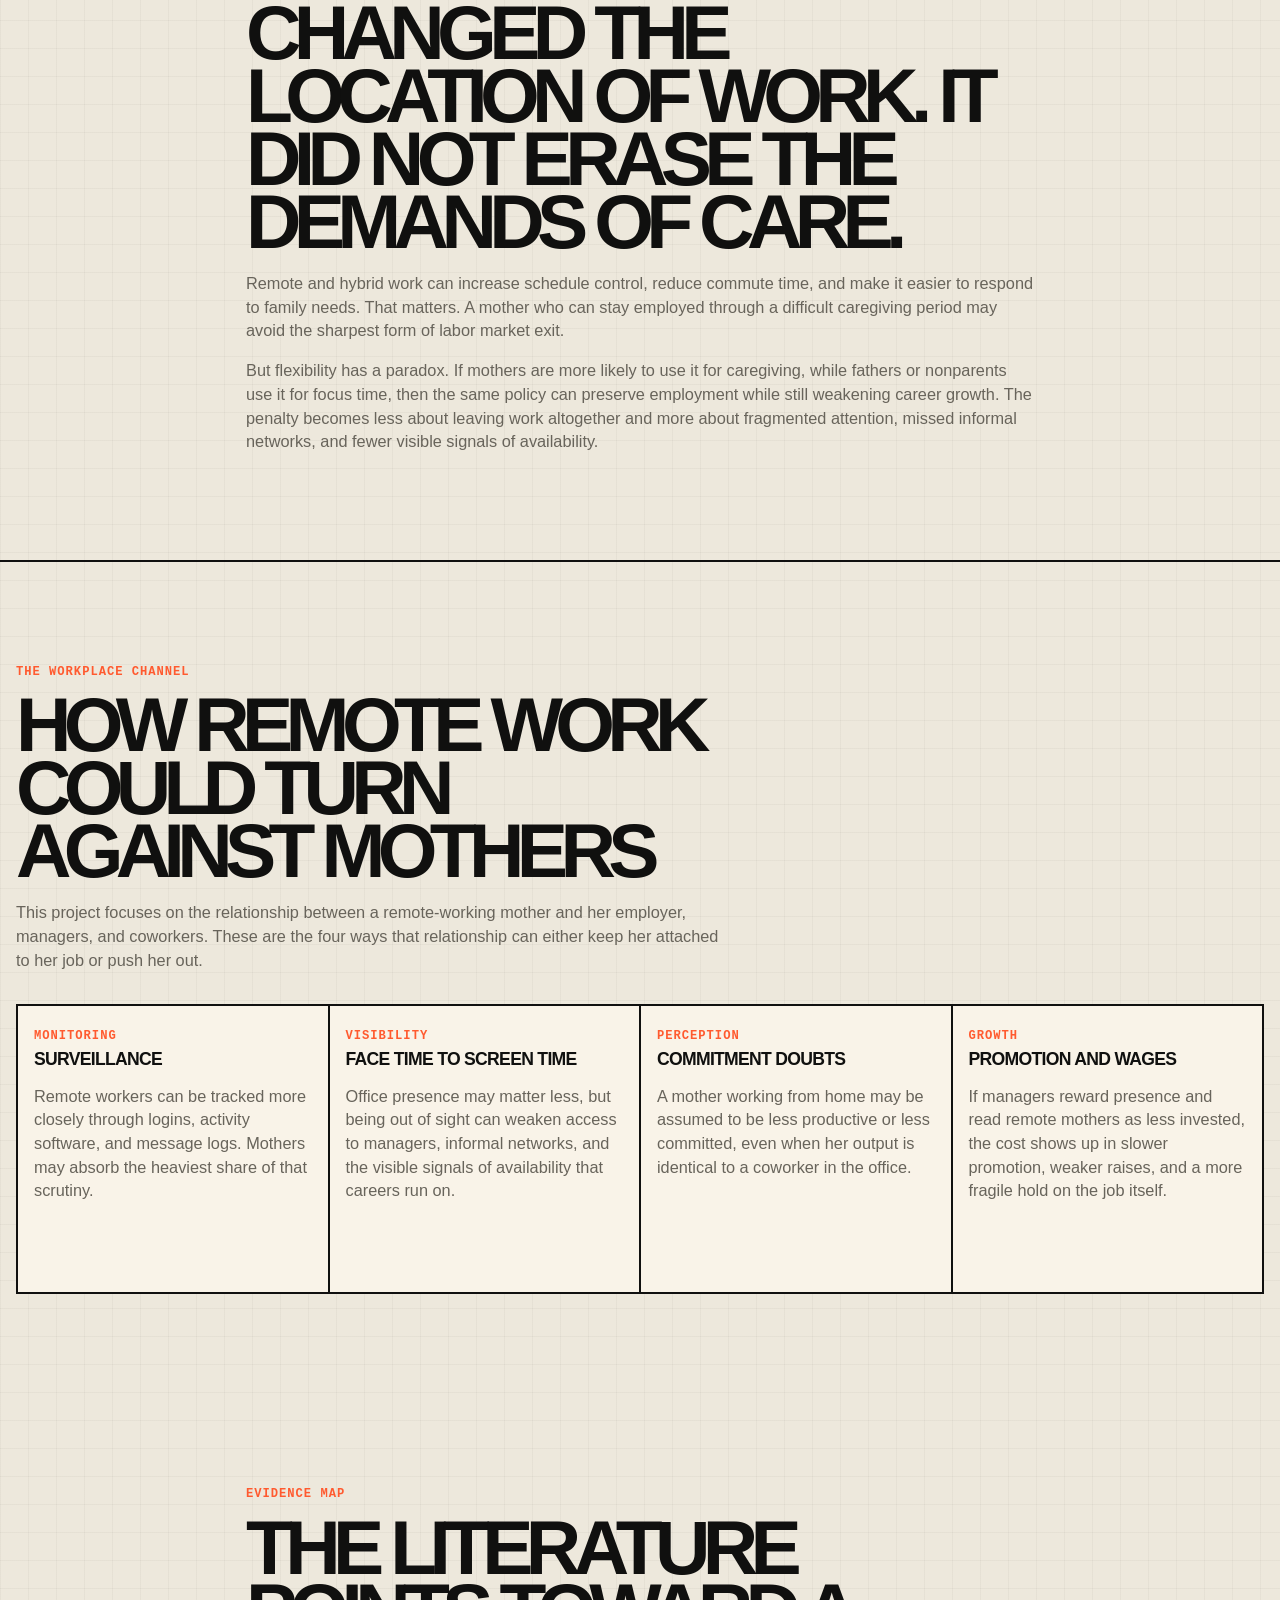
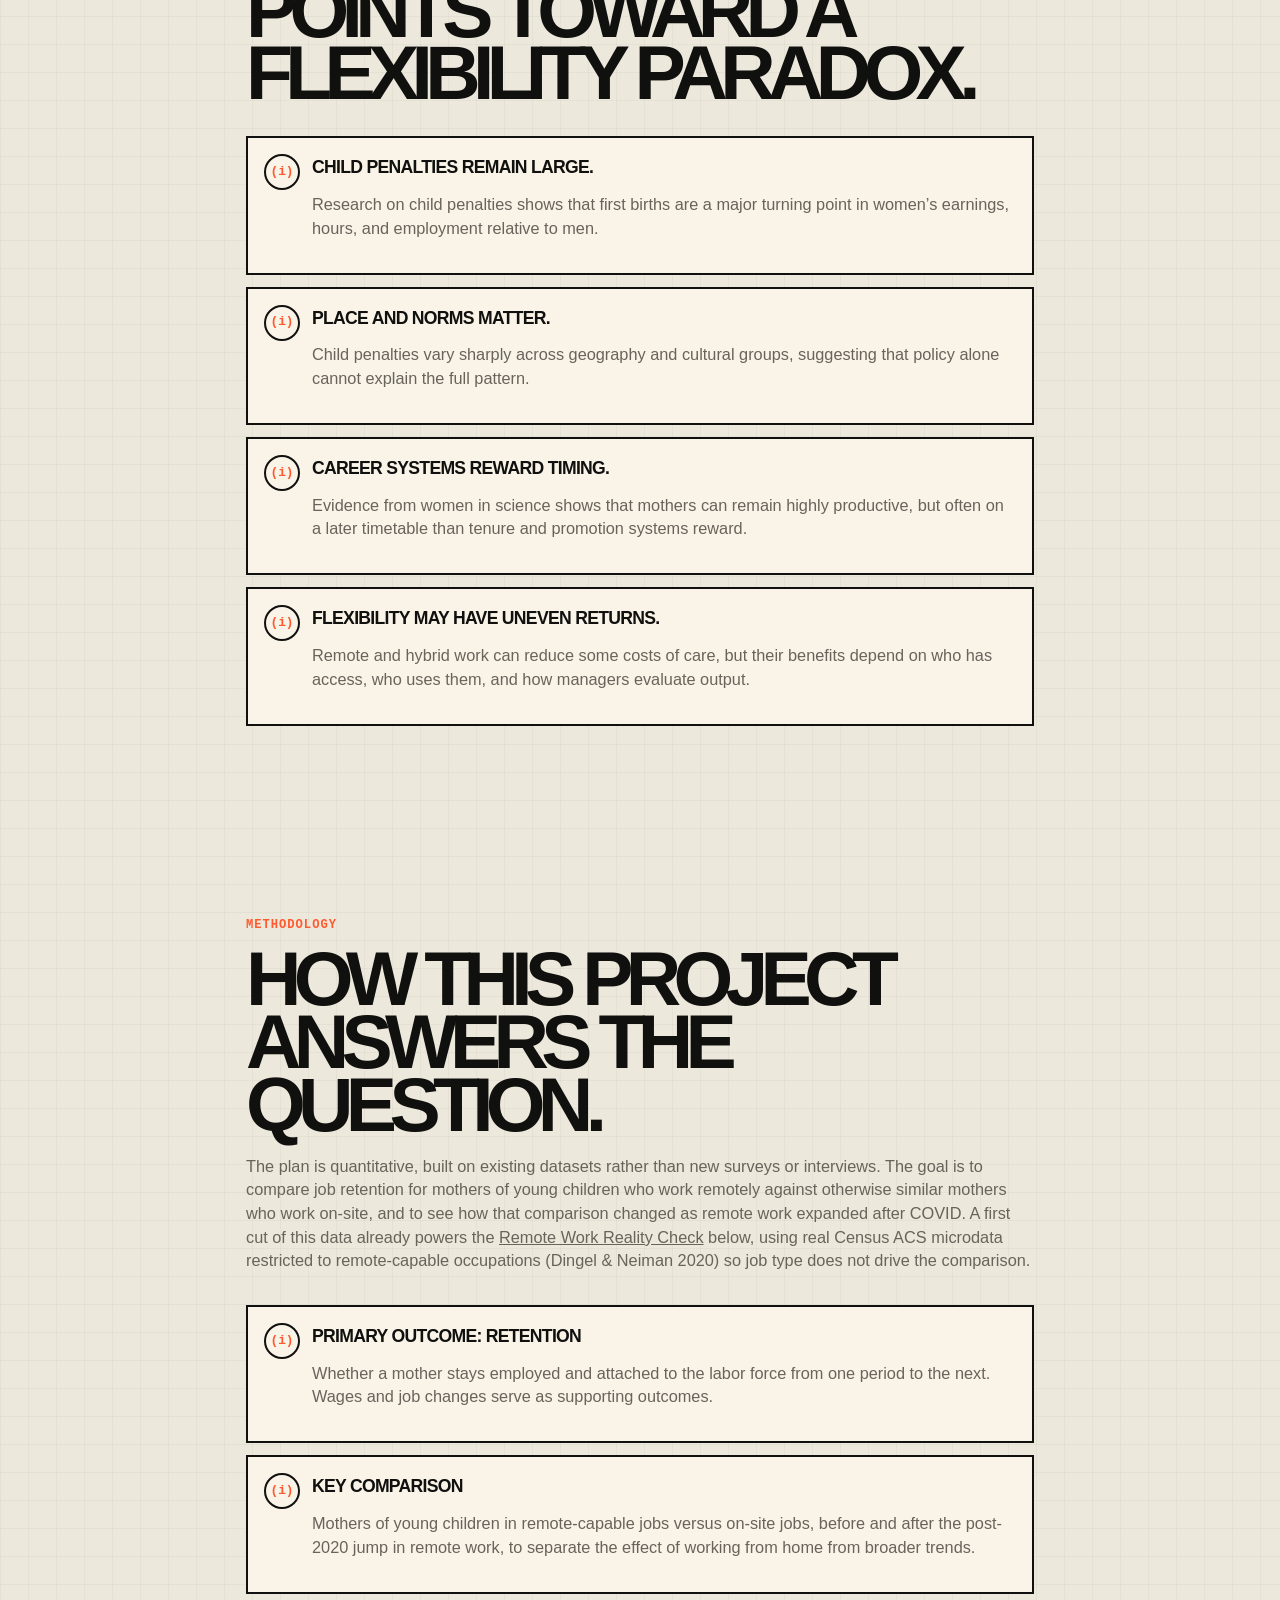
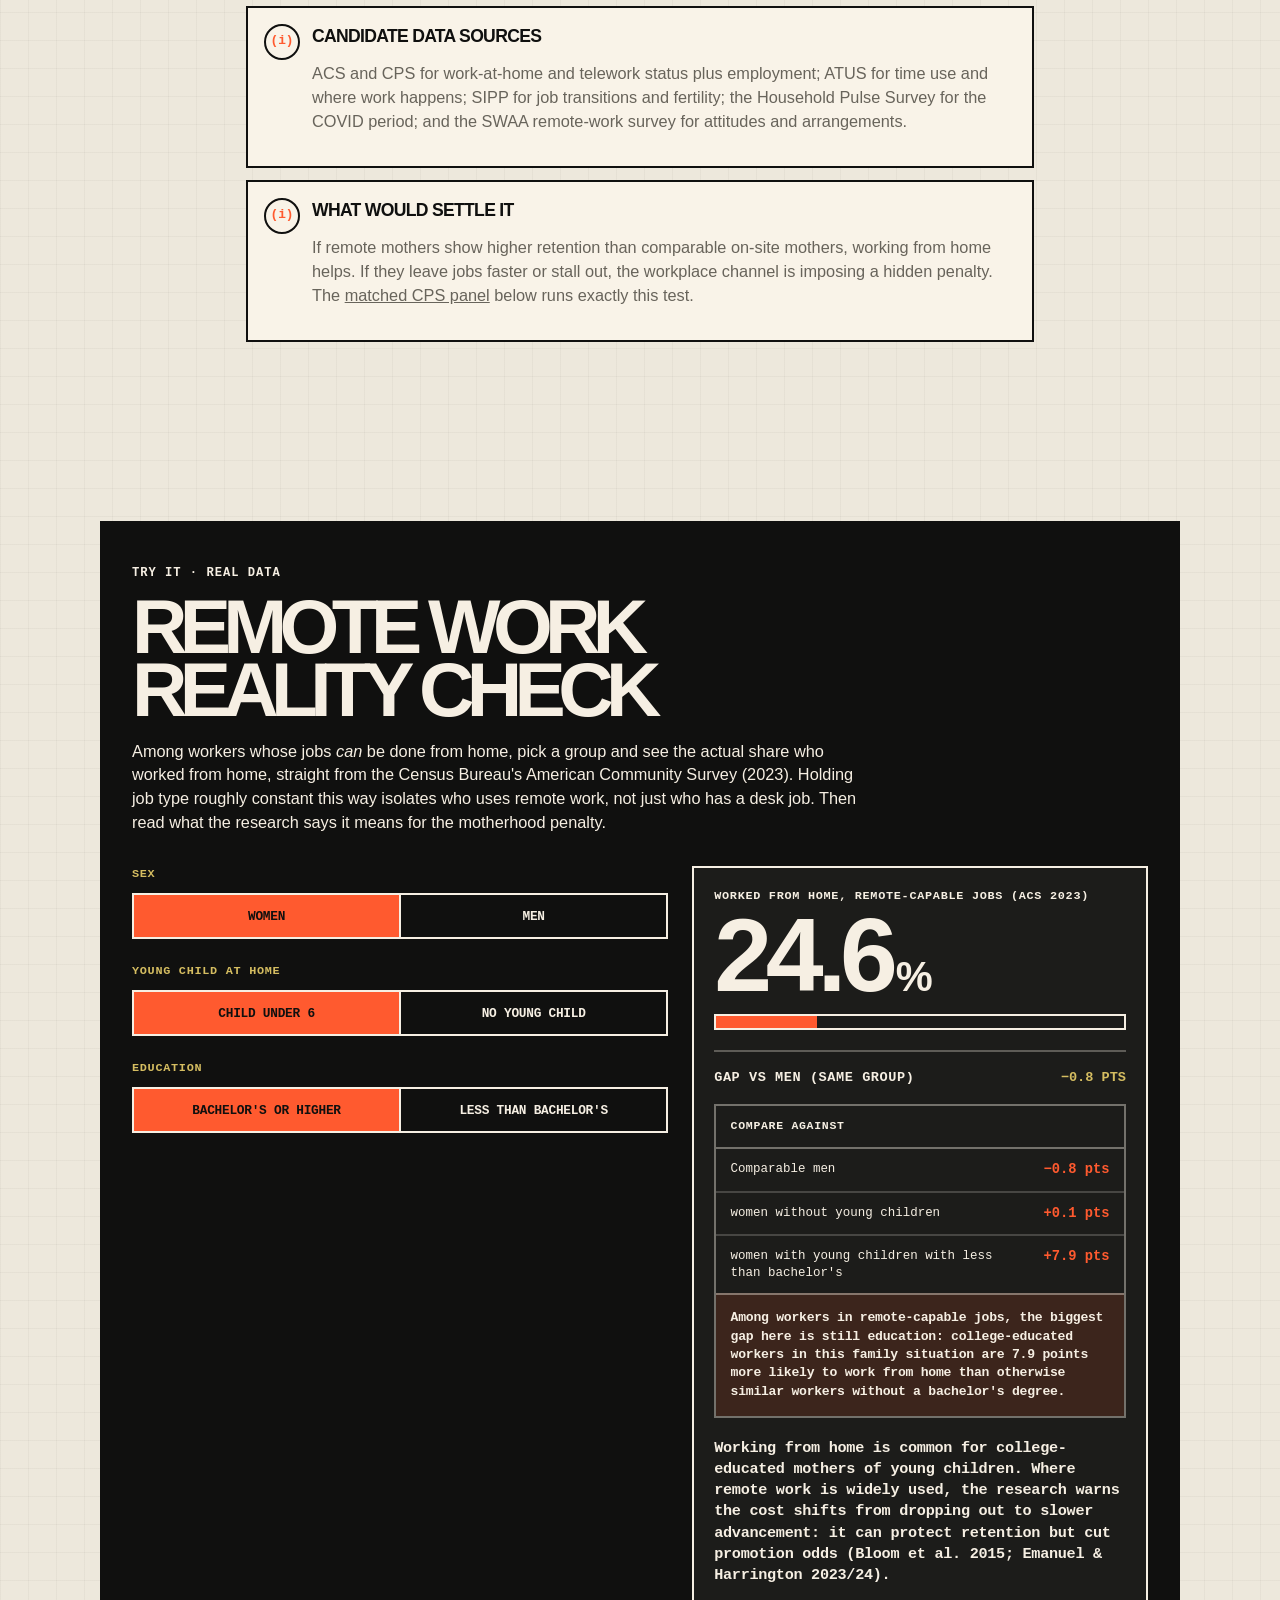
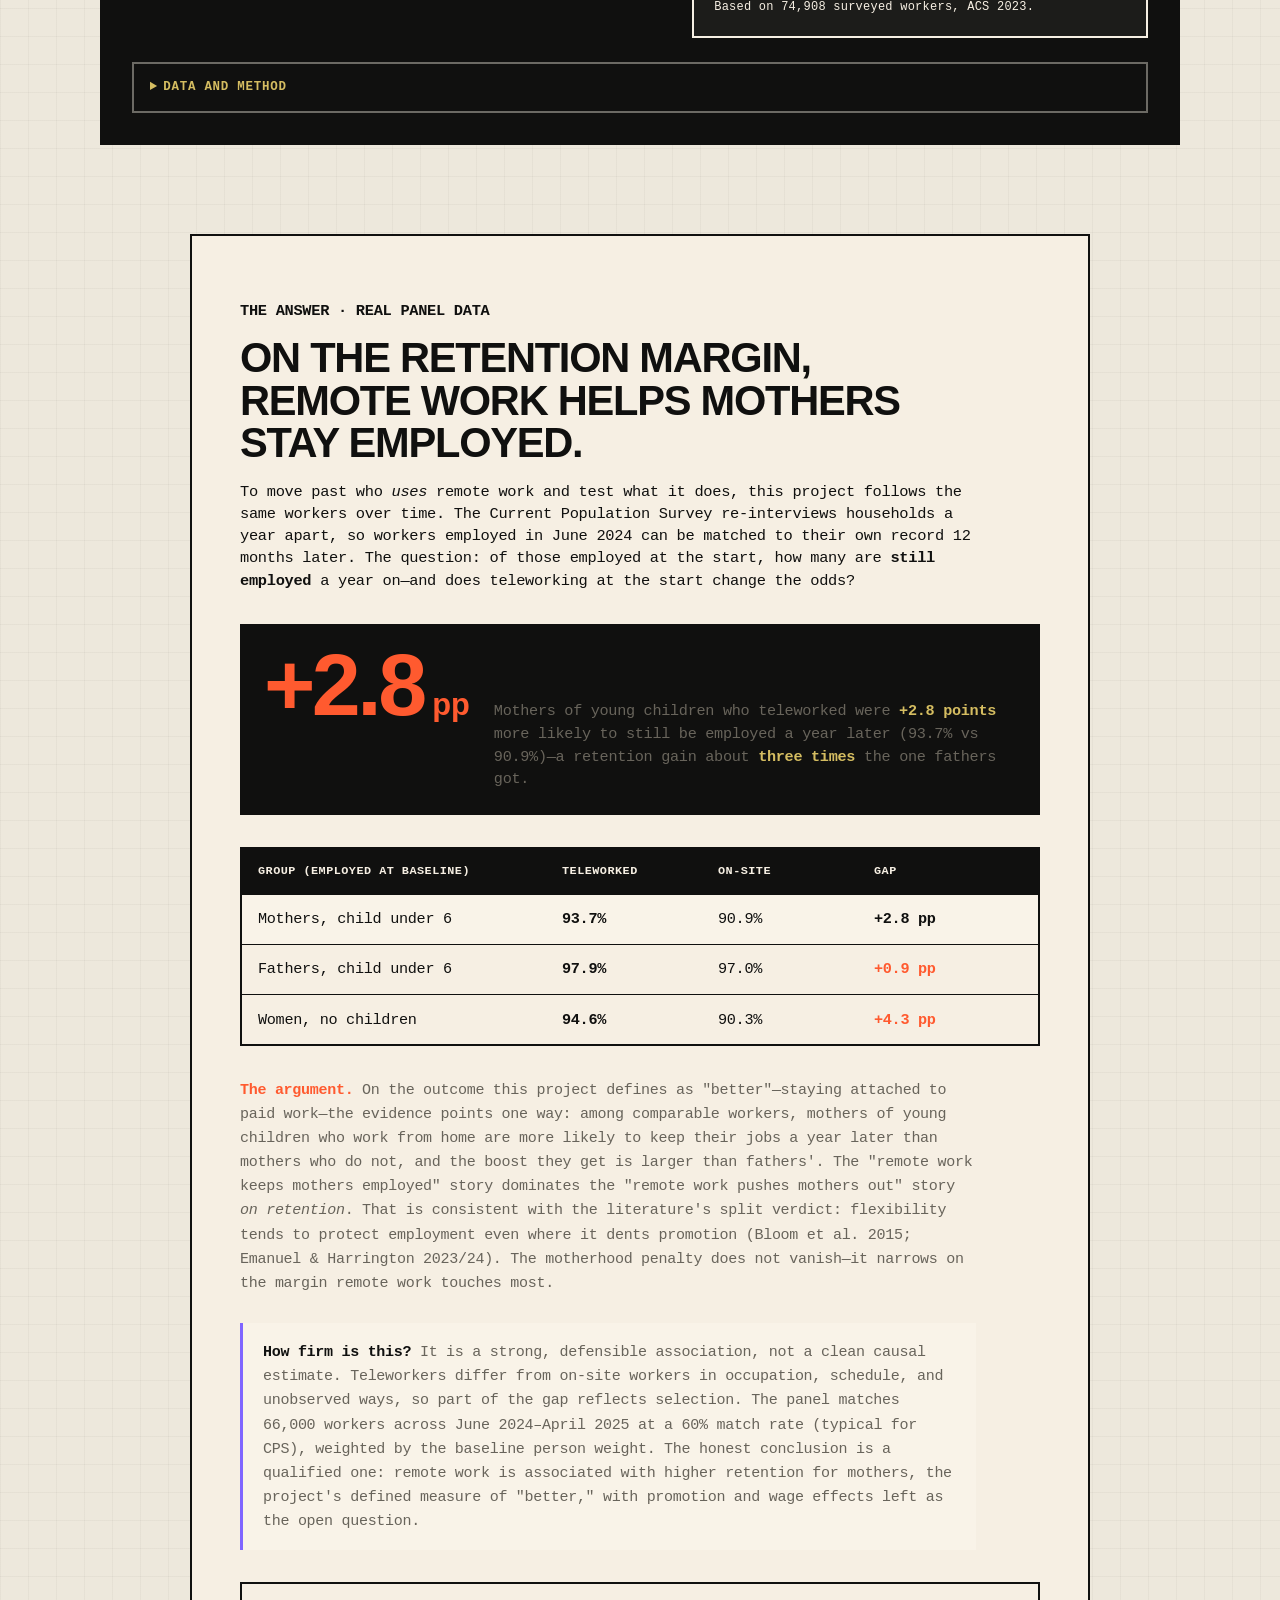
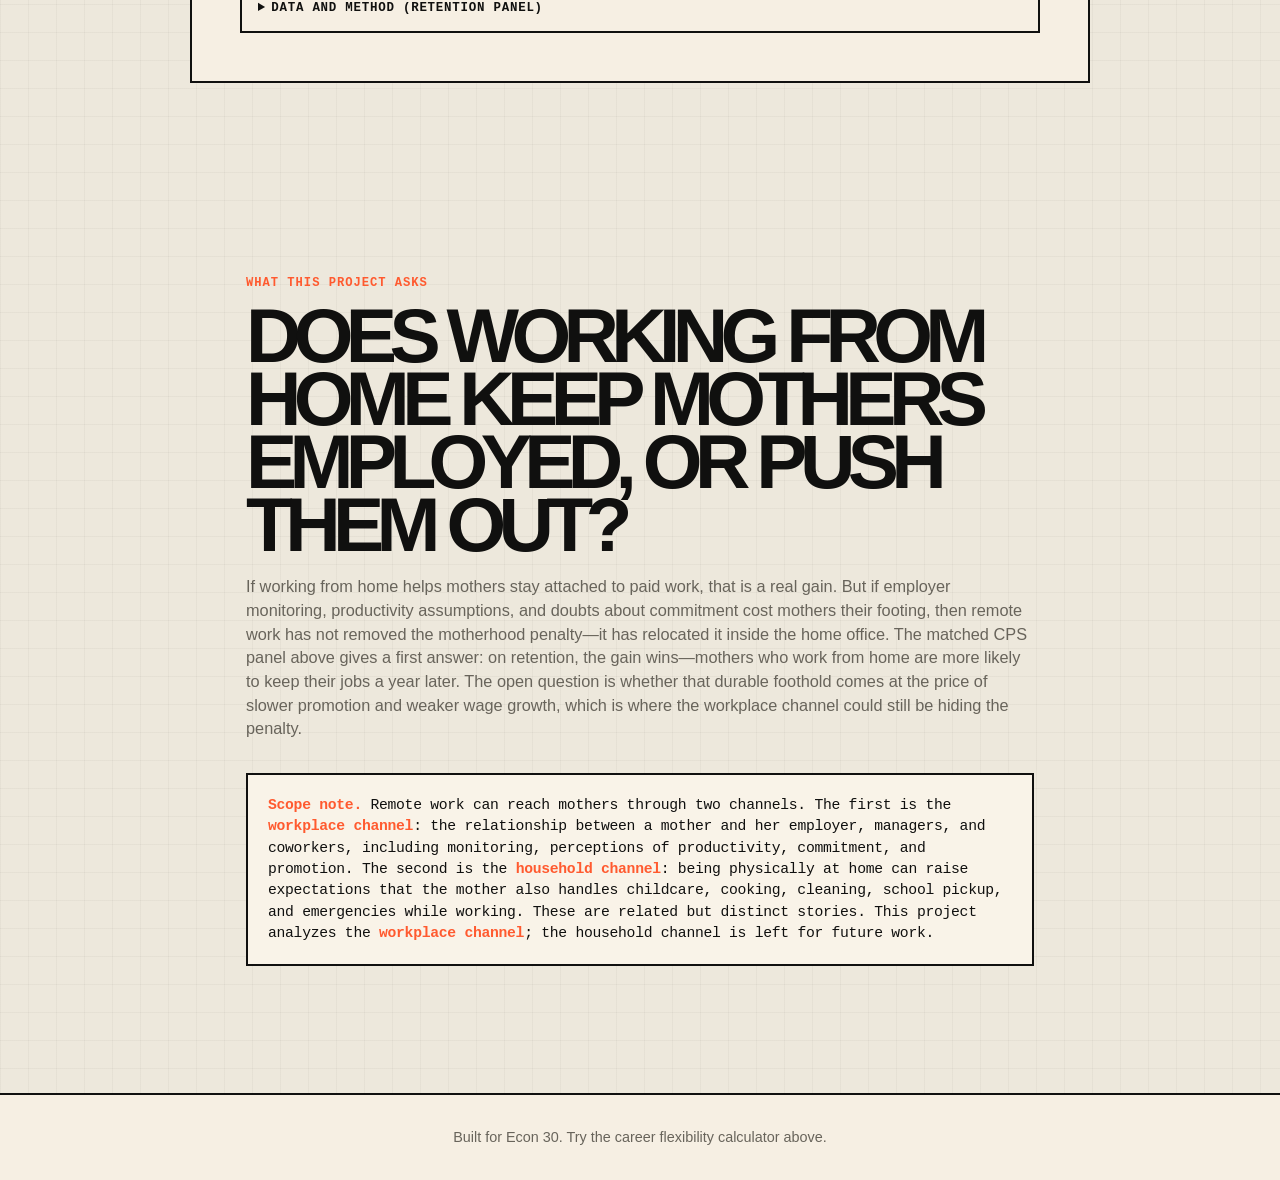
==== commit 6d8569a4: "Add CPS 12-month retention panel as the project's finding Build a matched CPS basic-monthly panel (c" ====
--- a/website/index.html
+++ b/website/index.html
@@ -14,6 +14,7 @@
       <a href="#evidence">Evidence</a>
       <a href="#methods">Methods</a>
       <a href="#calculator">Calculator</a>
+      <a href="#finding">Finding</a>
     </nav>
 
     <div class="hero__grid">
@@ -197,7 +198,7 @@
         </article>
         <article>
           <h3>What would settle it</h3>
-          <p>If remote mothers show higher retention than comparable on-site mothers, working from home helps. If they leave jobs faster or stall out, the workplace channel is imposing a hidden penalty.</p>
+          <p>If remote mothers show higher retention than comparable on-site mothers, working from home helps. If they leave jobs faster or stall out, the workplace channel is imposing a hidden penalty. The <a href="#finding">matched CPS panel</a> below runs exactly this test.</p>
         </article>
       </div>
     </section>
@@ -292,11 +293,73 @@
       </details>
     </section>
 
+    <section class="finding" id="finding" aria-labelledby="finding-title">
+      <div class="finding__intro">
+        <p class="section-kicker">The answer · real panel data</p>
+        <h2 id="finding-title">On the retention margin, remote work helps mothers stay employed.</h2>
+        <p>
+          To move past who <em>uses</em> remote work and test what it does, this project follows the same workers over time. The Current Population Survey re-interviews households a year apart, so workers employed in <span data-out="baselineStart">June 2024</span> can be matched to their own record 12 months later. The question: of those employed at the start, how many are <strong>still employed</strong> a year on—and does teleworking at the start change the odds?
+        </p>
+      </div>
+
+      <div class="finding__headline">
+        <p class="finding__big"><span data-out="mothersGap">+2.8</span><span class="finding__unit"> pp</span></p>
+        <p class="finding__big-label">
+          Mothers of young children who teleworked were <strong><span data-out="mothersGap2">+2.8</span> points</strong> more likely to still be employed a year later (<span data-out="mothersRemote">93.7</span>% vs <span data-out="mothersOnsite">90.9</span>%)—a retention gain about <strong>three times</strong> the one fathers got.
+        </p>
+      </div>
+
+      <div class="retention-table" role="table" aria-label="12-month employment retention, remote vs on-site">
+        <div class="retention-row retention-row--head" role="row">
+          <span role="columnheader">Group (employed at baseline)</span>
+          <span role="columnheader">Teleworked</span>
+          <span role="columnheader">On-site</span>
+          <span role="columnheader">Gap</span>
+        </div>
+        <div class="retention-row retention-row--key" role="row">
+          <span role="cell">Mothers, child under 6</span>
+          <strong role="cell"><span data-out="mothersRemote2">93.7</span>%</strong>
+          <span role="cell"><span data-out="mothersOnsite2">90.9</span>%</span>
+          <strong role="cell" class="retention-gap" data-out="mothersGap3">+2.8 pp</strong>
+        </div>
+        <div class="retention-row" role="row">
+          <span role="cell">Fathers, child under 6</span>
+          <strong role="cell"><span data-out="fathersRemote">97.9</span>%</strong>
+          <span role="cell"><span data-out="fathersOnsite">97.0</span>%</span>
+          <strong role="cell" class="retention-gap" data-out="fathersGap">+0.9 pp</strong>
+        </div>
+        <div class="retention-row" role="row">
+          <span role="cell">Women, no children</span>
+          <strong role="cell"><span data-out="womenRemote">94.6</span>%</strong>
+          <span role="cell"><span data-out="womenOnsite">90.3</span>%</span>
+          <strong role="cell" class="retention-gap" data-out="womenGap">+4.3 pp</strong>
+        </div>
+      </div>
+
+      <p class="finding__claim">
+        <strong>The argument.</strong> On the outcome this project defines as "better"—staying attached to paid work—the evidence points one way: among comparable workers, mothers of young children who work from home are more likely to keep their jobs a year later than mothers who do not, and the boost they get is larger than fathers'. The "remote work keeps mothers employed" story dominates the "remote work pushes mothers out" story <em>on retention</em>. That is consistent with the literature's split verdict: flexibility tends to protect employment even where it dents promotion (Bloom et al. 2015; Emanuel &amp; Harrington 2023/24). The motherhood penalty does not vanish—it narrows on the margin remote work touches most.
+      </p>
+
+      <p class="finding__caveat">
+        <strong>How firm is this?</strong> It is a strong, defensible association, not a clean causal estimate. Teleworkers differ from on-site workers in occupation, schedule, and unobserved ways, so part of the gap reflects selection. The panel matches <span data-out="totalMatched">66,000</span> workers across <span data-out="baselineWindow">June 2024–April 2025</span> at a <span data-out="matchRate">60</span>% match rate (typical for CPS), weighted by the baseline person weight. The honest conclusion is a qualified one: remote work is associated with higher retention for mothers, the project's defined measure of "better," with promotion and wage effects left as the open question.
+      </p>
+
+      <details class="calc-notes">
+        <summary>Data and method (retention panel)</summary>
+        <div class="calc-notes__body">
+          <p>
+            Built from the U.S. Census Bureau's Current Population Survey basic monthly public-use files. CPS uses a 4-8-4 rotation, so a person in month-in-sample 1–4 returns 12 months later in month-in-sample 5–8. Workers employed at baseline (<code>PEMLR = 1</code>) who answered the telework item (<code>PTTLWK</code>, available June 2024+) are matched to their record 12 months later on household and person identifiers (<code>HRHHID</code>, <code>HRHHID2</code>, <code>PULINENO</code>), validated on sex and age. "Still employed" is <code>PEMLR</code> 1–2 at follow-up; "teleworked" is <code>PTTLWK = 1</code> at baseline; "young child" is an own child under 6 (<code>PRCHLD</code>); ages 18–50. The numbers are generated by <code>code/fetch_cps_retention.py</code> and stored in <code>website/data/retention.js</code>.
+          </p>
+          <p>Full citations are in the project <a href="../knowledge%20base/reading-list.md">reading list</a>.</p>
+        </div>
+      </details>
+    </section>
+
     <section class="article-section closing">
       <p class="section-kicker">What this project asks</p>
       <h2>Does working from home keep mothers employed, or push them out?</h2>
       <p>
-        If working from home helps mothers stay attached to paid work, that is a real gain. But if employer monitoring, productivity assumptions, and doubts about commitment cost mothers their footing, then remote work has not removed the motherhood penalty. It has relocated it inside the home office. This project tests which of those stories holds, using job retention as the measure of “better.”
+        If working from home helps mothers stay attached to paid work, that is a real gain. But if employer monitoring, productivity assumptions, and doubts about commitment cost mothers their footing, then remote work has not removed the motherhood penalty—it has relocated it inside the home office. The matched CPS panel above gives a first answer: on retention, the gain wins—mothers who work from home are more likely to keep their jobs a year later. The open question is whether that durable foothold comes at the price of slower promotion and weaker wage growth, which is where the workplace channel could still be hiding the penalty.
       </p>
       <p class="scope-note">
         <strong>Scope note.</strong> Remote work can reach mothers through two channels. The first is the <strong>workplace channel</strong>: the relationship between a mother and her employer, managers, and coworkers, including monitoring, perceptions of productivity, commitment, and promotion. The second is the <strong>household channel</strong>: being physically at home can raise expectations that the mother also handles childcare, cooking, cleaning, school pickup, and emergencies while working. These are related but distinct stories. This project analyzes the <strong>workplace channel</strong>; the household channel is left for future work.
@@ -309,6 +372,7 @@
   </footer>
 
   <script src="data/wfh.js"></script>
+  <script src="data/retention.js"></script>
   <script src="script.js"></script>
 </body>
 </html>
--- a/website/styles.css
+++ b/website/styles.css
@@ -695,6 +695,165 @@
   color: var(--accent);
 }
 
+/* Retention finding (the conclusion) */
+.finding {
+  max-width: 900px;
+  margin: clamp(3rem, 7vw, 6rem) auto;
+  padding: clamp(1.5rem, 4vw, 3rem);
+  border: 2px solid var(--line);
+  background: var(--paper-warm);
+}
+
+.finding__intro {
+  max-width: 46rem;
+}
+
+.finding h2 {
+  font-size: clamp(1.7rem, 3.6vw, 2.6rem);
+  letter-spacing: -0.03em;
+  line-height: 1.02;
+  margin: 0.4rem 0 1rem;
+}
+
+.finding__intro p {
+  font-family: var(--mono);
+  font-size: 0.96rem;
+  letter-spacing: -0.02em;
+  color: var(--ink);
+}
+
+.finding__headline {
+  display: flex;
+  align-items: baseline;
+  gap: 1.5rem;
+  margin: 2rem 0;
+  padding: 1.5rem;
+  background: var(--ink);
+  color: var(--paper-warm);
+  flex-wrap: wrap;
+}
+
+.finding__big {
+  margin: 0;
+  font-size: clamp(3.2rem, 9vw, 5.5rem);
+  font-weight: 900;
+  line-height: 0.85;
+  letter-spacing: -0.04em;
+  color: var(--accent);
+}
+
+.finding__unit {
+  font-size: 0.35em;
+  letter-spacing: 0;
+}
+
+.finding__big-label {
+  flex: 1 1 16rem;
+  margin: 0;
+  font-family: var(--mono);
+  font-size: 0.95rem;
+  line-height: 1.5;
+  letter-spacing: -0.02em;
+}
+
+.finding__big-label strong {
+  color: var(--accent-3);
+}
+
+.retention-table {
+  margin: 2rem 0;
+  border: 2px solid var(--line);
+}
+
+.retention-row {
+  display: grid;
+  grid-template-columns: minmax(0, 2fr) 1fr 1fr 1fr;
+  align-items: center;
+  gap: 0.5rem;
+  padding: 0.85rem 1rem;
+  border-top: 1px solid var(--line);
+  font-family: var(--mono);
+  font-size: 0.95rem;
+  letter-spacing: -0.02em;
+}
+
+.retention-row:first-child {
+  border-top: none;
+}
+
+.retention-row--head {
+  background: var(--ink);
+  color: var(--paper-warm);
+  font-size: 0.74rem;
+  font-weight: 800;
+  text-transform: uppercase;
+  letter-spacing: 0.04em;
+}
+
+.retention-row--key {
+  background: var(--panel);
+}
+
+.retention-row--key span:first-child,
+.retention-row--key strong {
+  color: var(--ink);
+}
+
+.retention-row strong {
+  font-weight: 800;
+}
+
+.retention-gap {
+  color: var(--accent);
+}
+
+.finding__claim,
+.finding__caveat {
+  max-width: 46rem;
+  margin: 1.25rem 0 0;
+  font-family: var(--mono);
+  font-size: 0.94rem;
+  line-height: 1.6;
+  letter-spacing: -0.02em;
+}
+
+.finding__claim strong {
+  color: var(--accent);
+}
+
+.finding__caveat {
+  padding: 1.1rem 1.25rem;
+  margin-top: 1.75rem;
+  border-left: 3px solid var(--accent-2);
+  background: var(--panel);
+  color: var(--muted);
+}
+
+.finding__caveat strong {
+  color: var(--ink);
+}
+
+.finding .calc-notes {
+  margin-top: 2rem;
+  border-color: var(--line);
+}
+
+.finding .calc-notes summary {
+  color: var(--ink);
+}
+
+.finding .calc-notes[open] summary {
+  border-bottom-color: var(--line);
+}
+
+.finding .calc-notes__body strong {
+  color: var(--ink);
+}
+
+.finding .calc-notes__body code {
+  background: rgba(16, 16, 15, 0.08);
+}
+
 .site-footer {
   border-top: 2px solid var(--line);
   background: var(--paper-warm);
@@ -798,4 +957,20 @@
   .segmented button:first-child {
     border-top: 0;
   }
-}
+
+  .finding__headline {
+    gap: 0.75rem;
+    padding: 1.1rem;
+  }
+
+  .retention-row {
+    grid-template-columns: minmax(0, 1.7fr) 1fr 1fr 1fr;
+    gap: 0.35rem;
+    padding: 0.6rem 0.5rem;
+    font-size: 0.78rem;
+  }
+
+  .retention-row--head {
+    font-size: 0.6rem;
+  }
+}
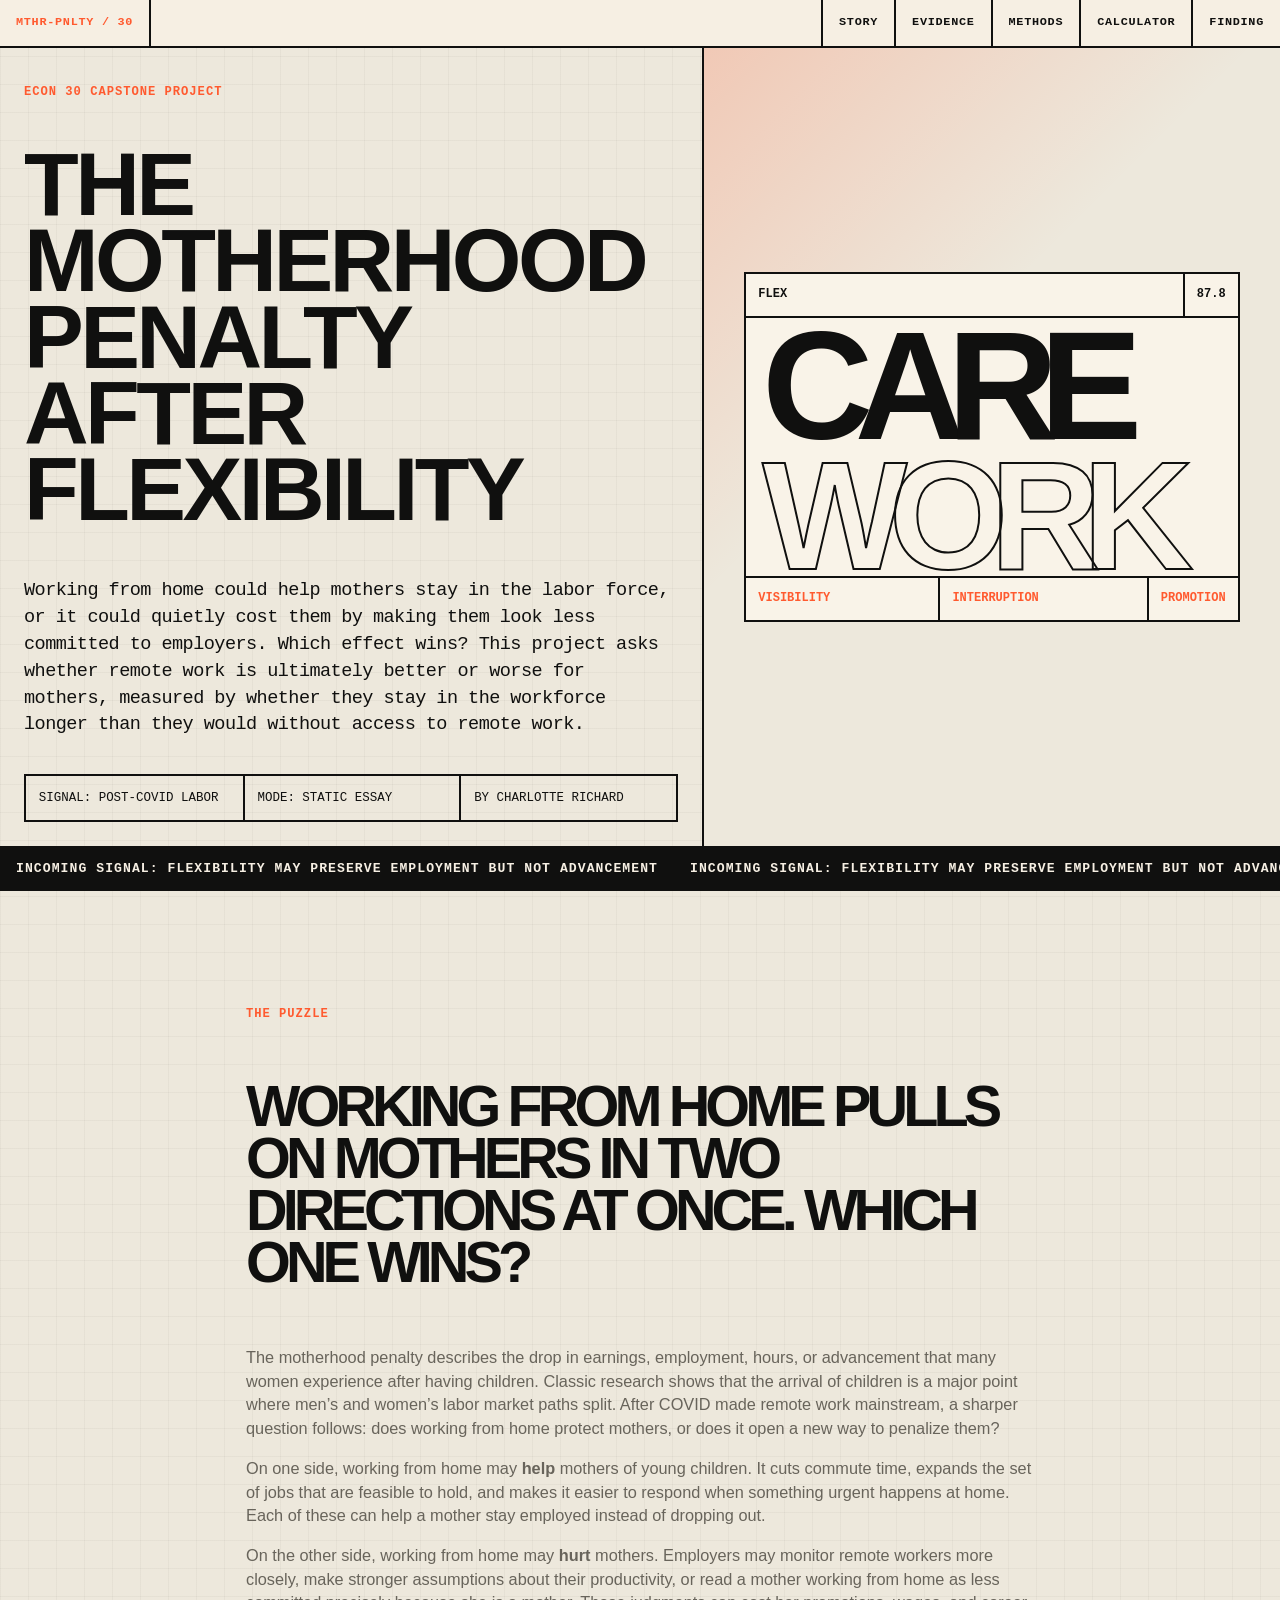
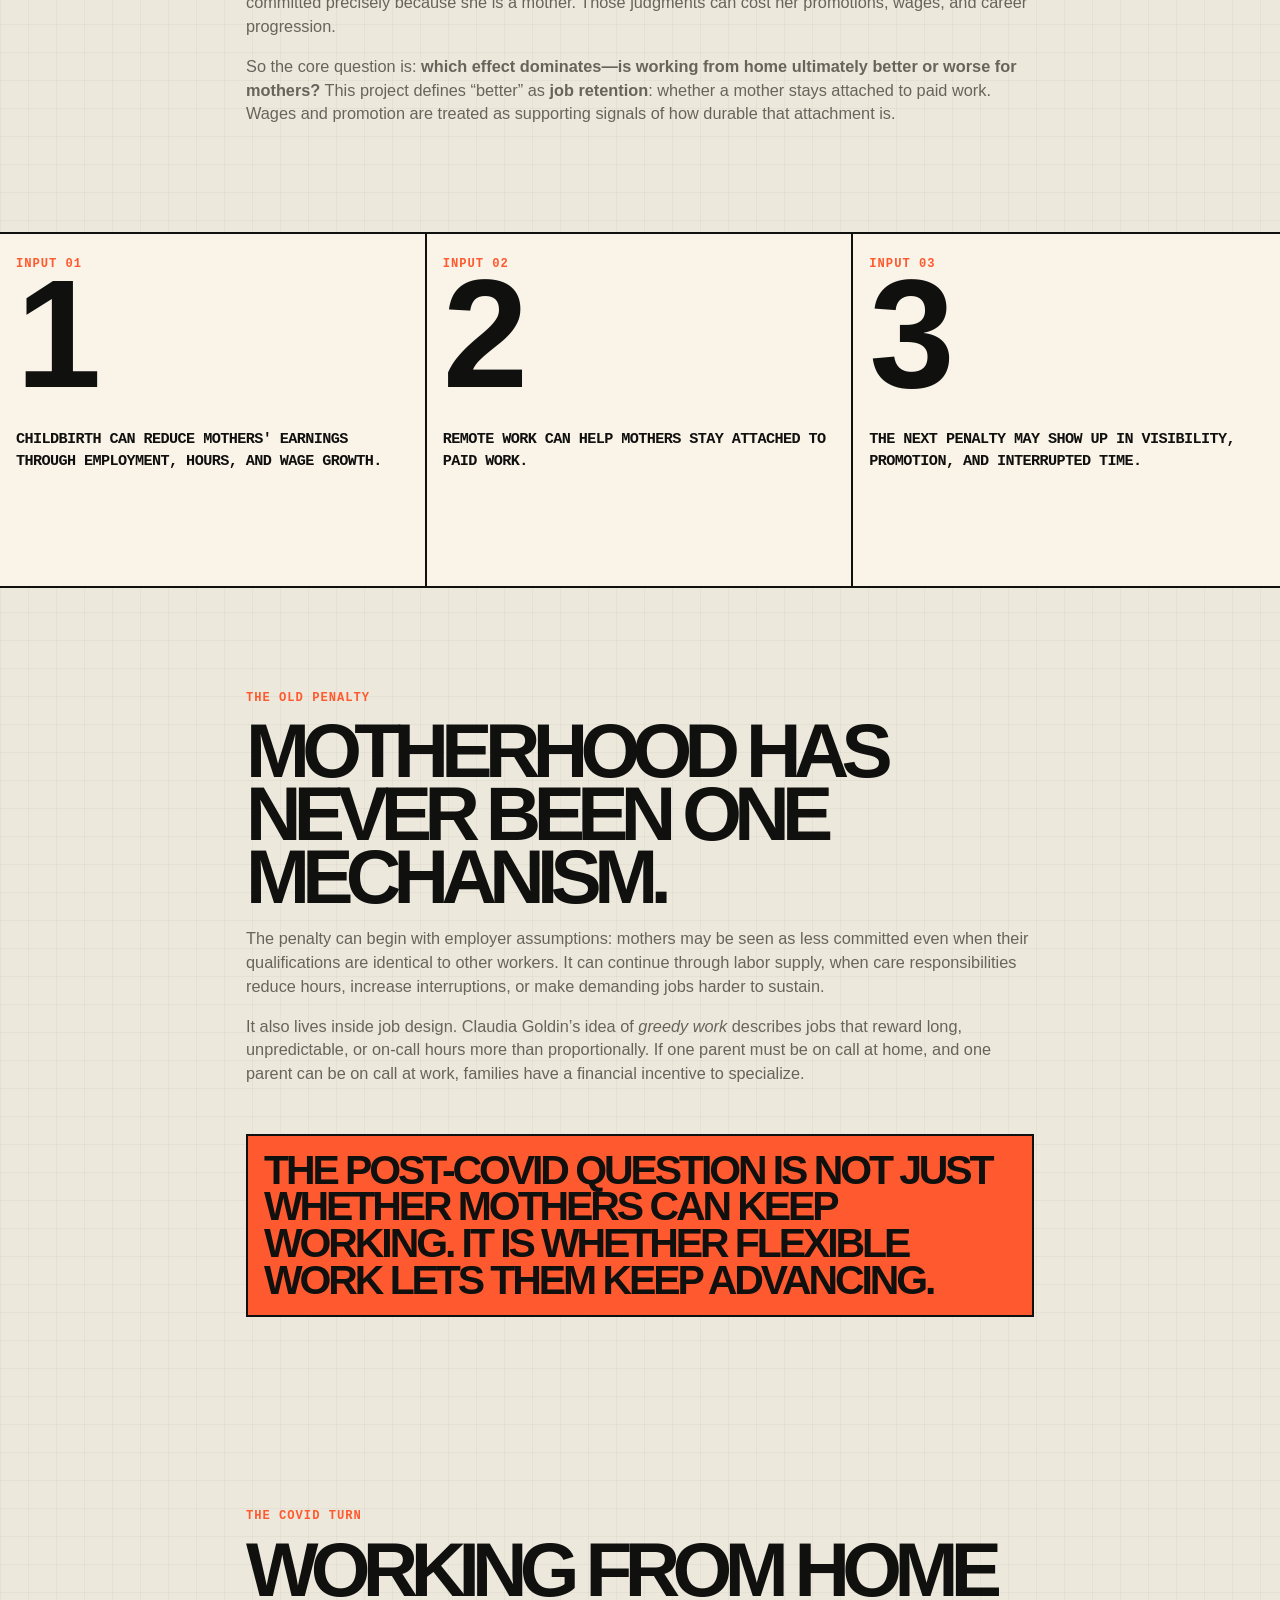
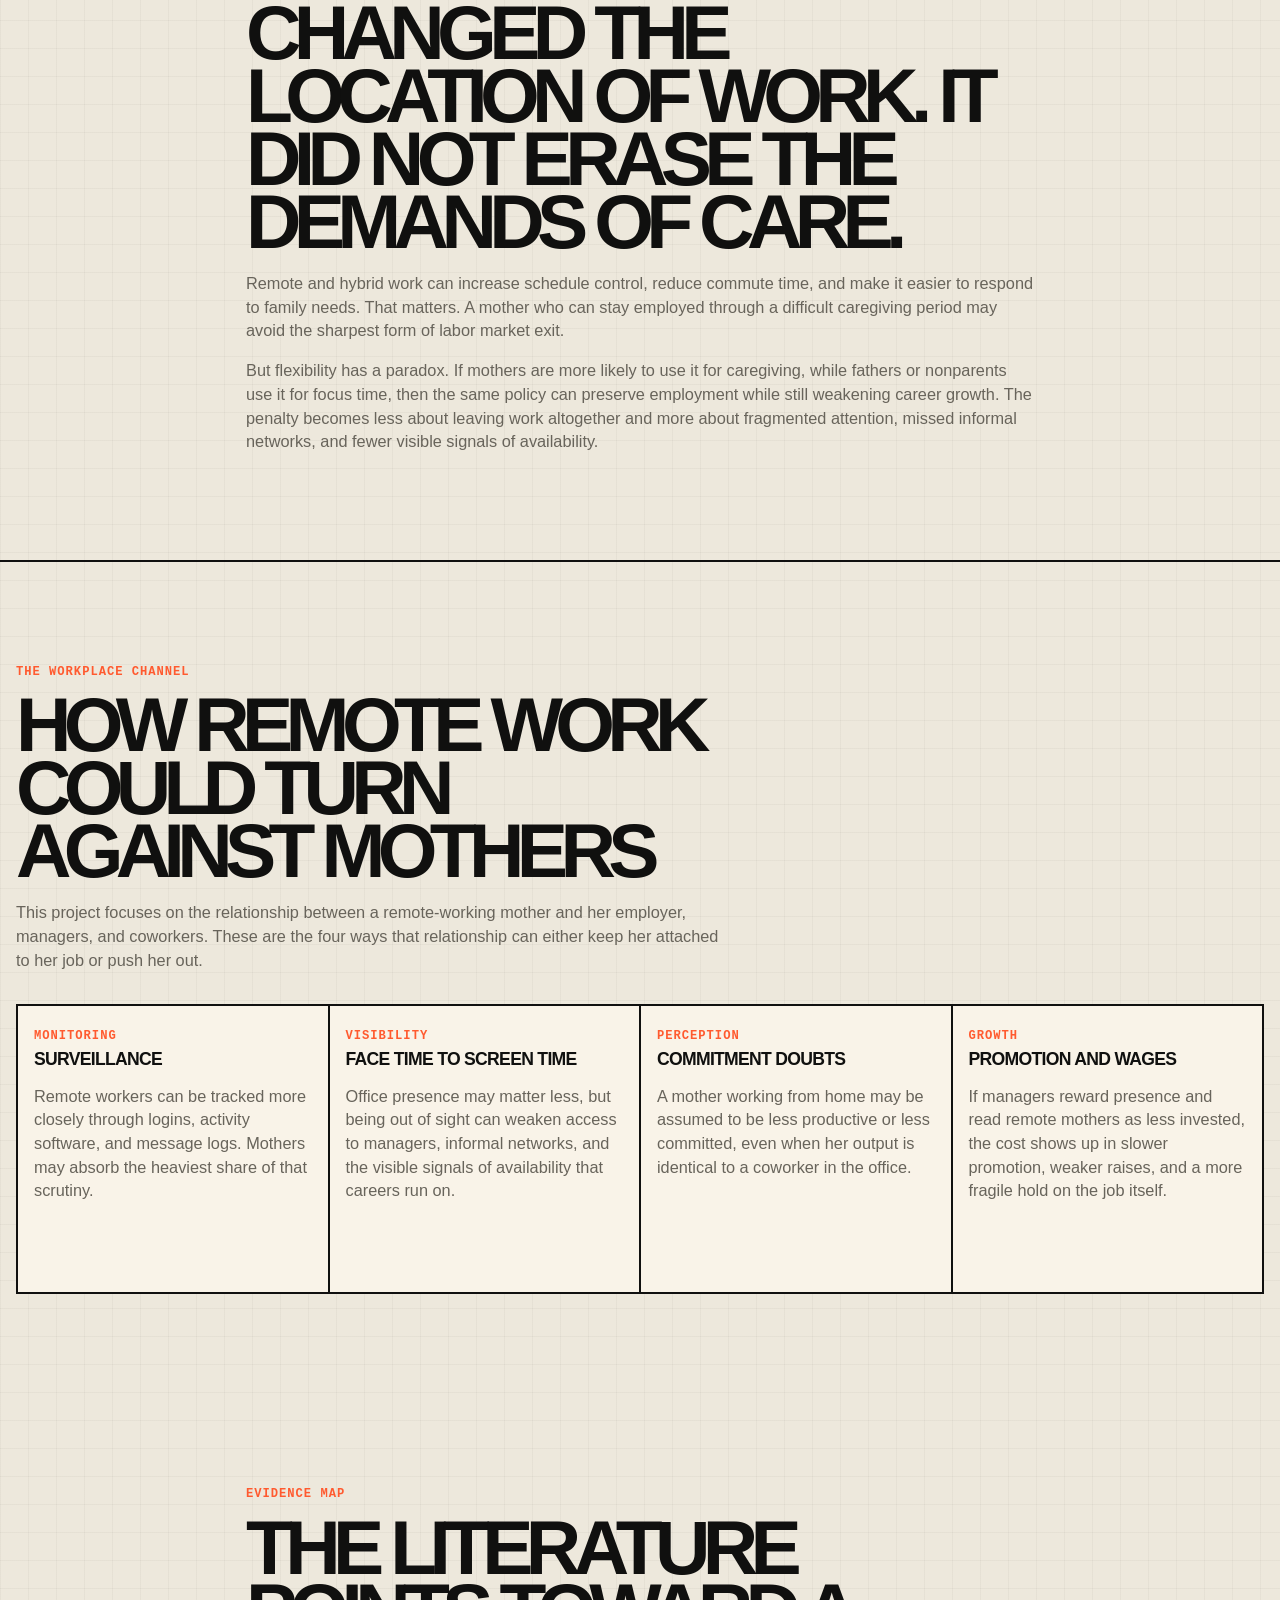
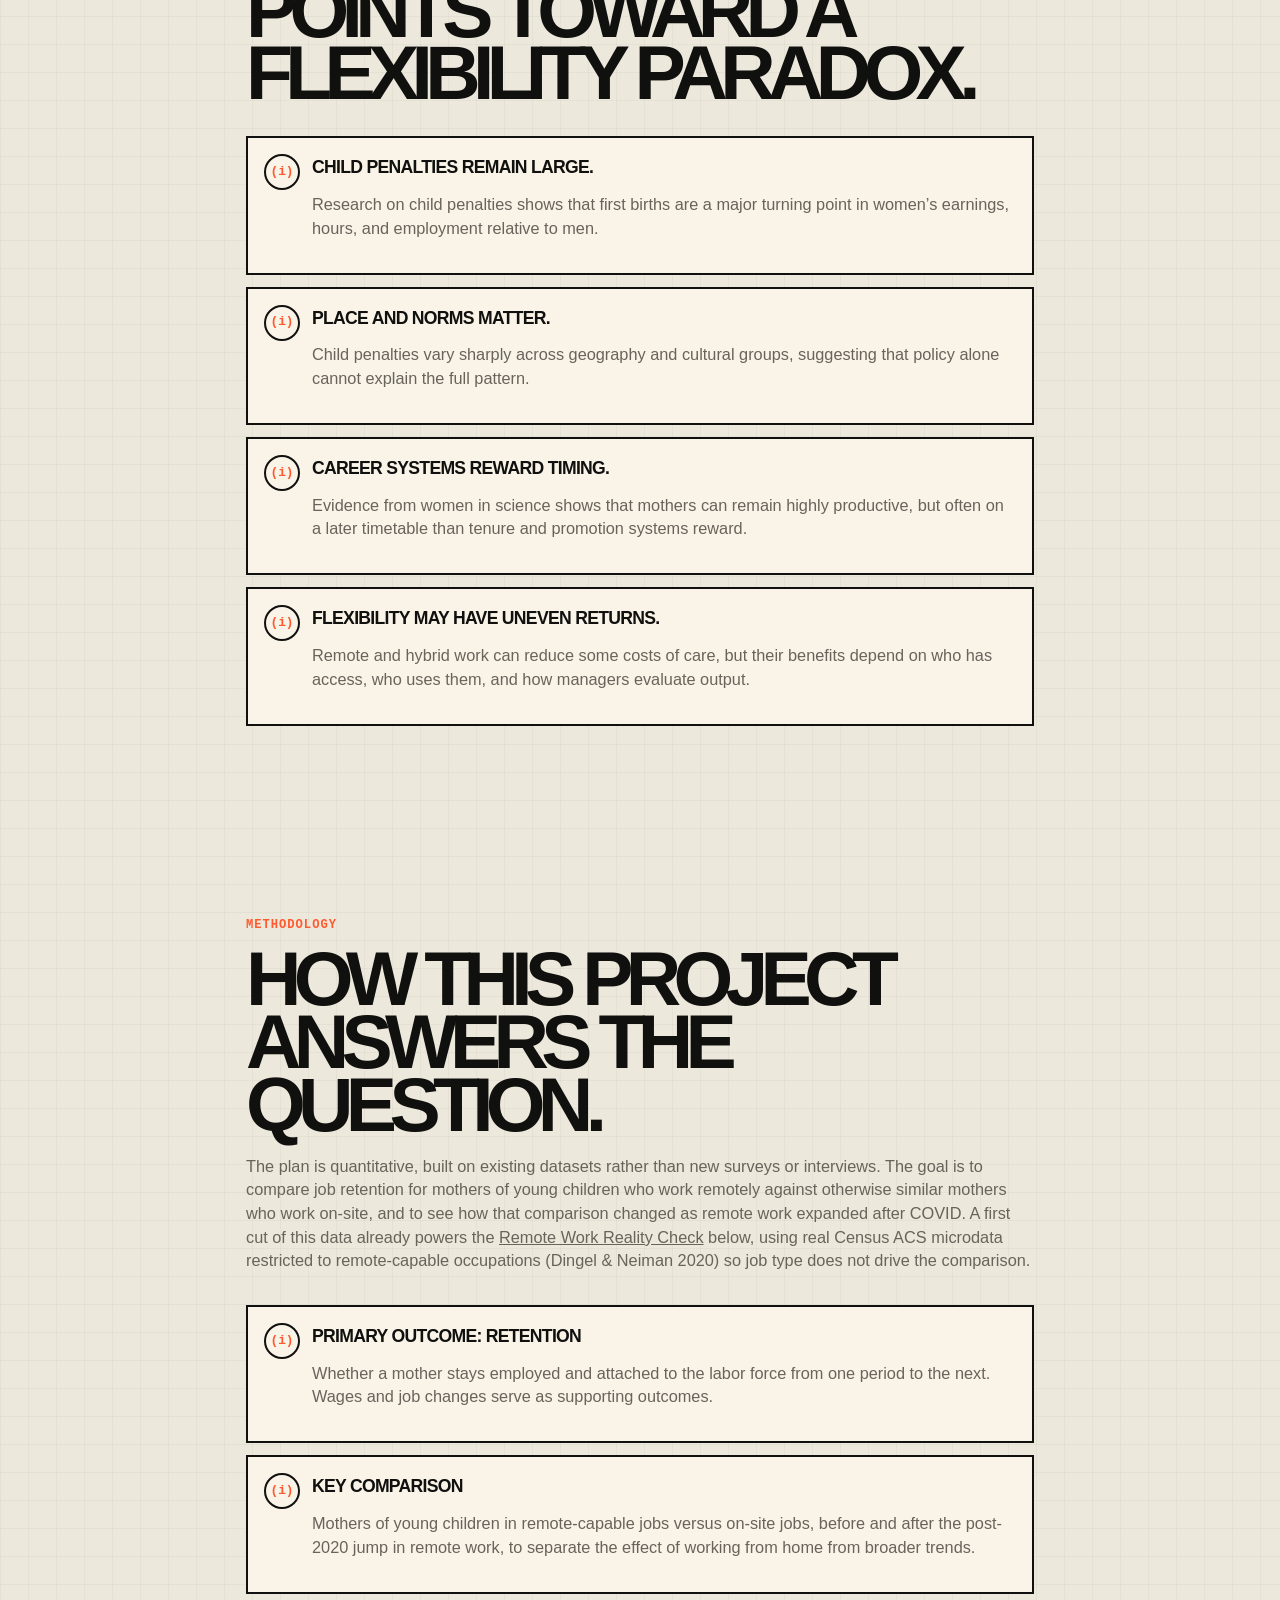
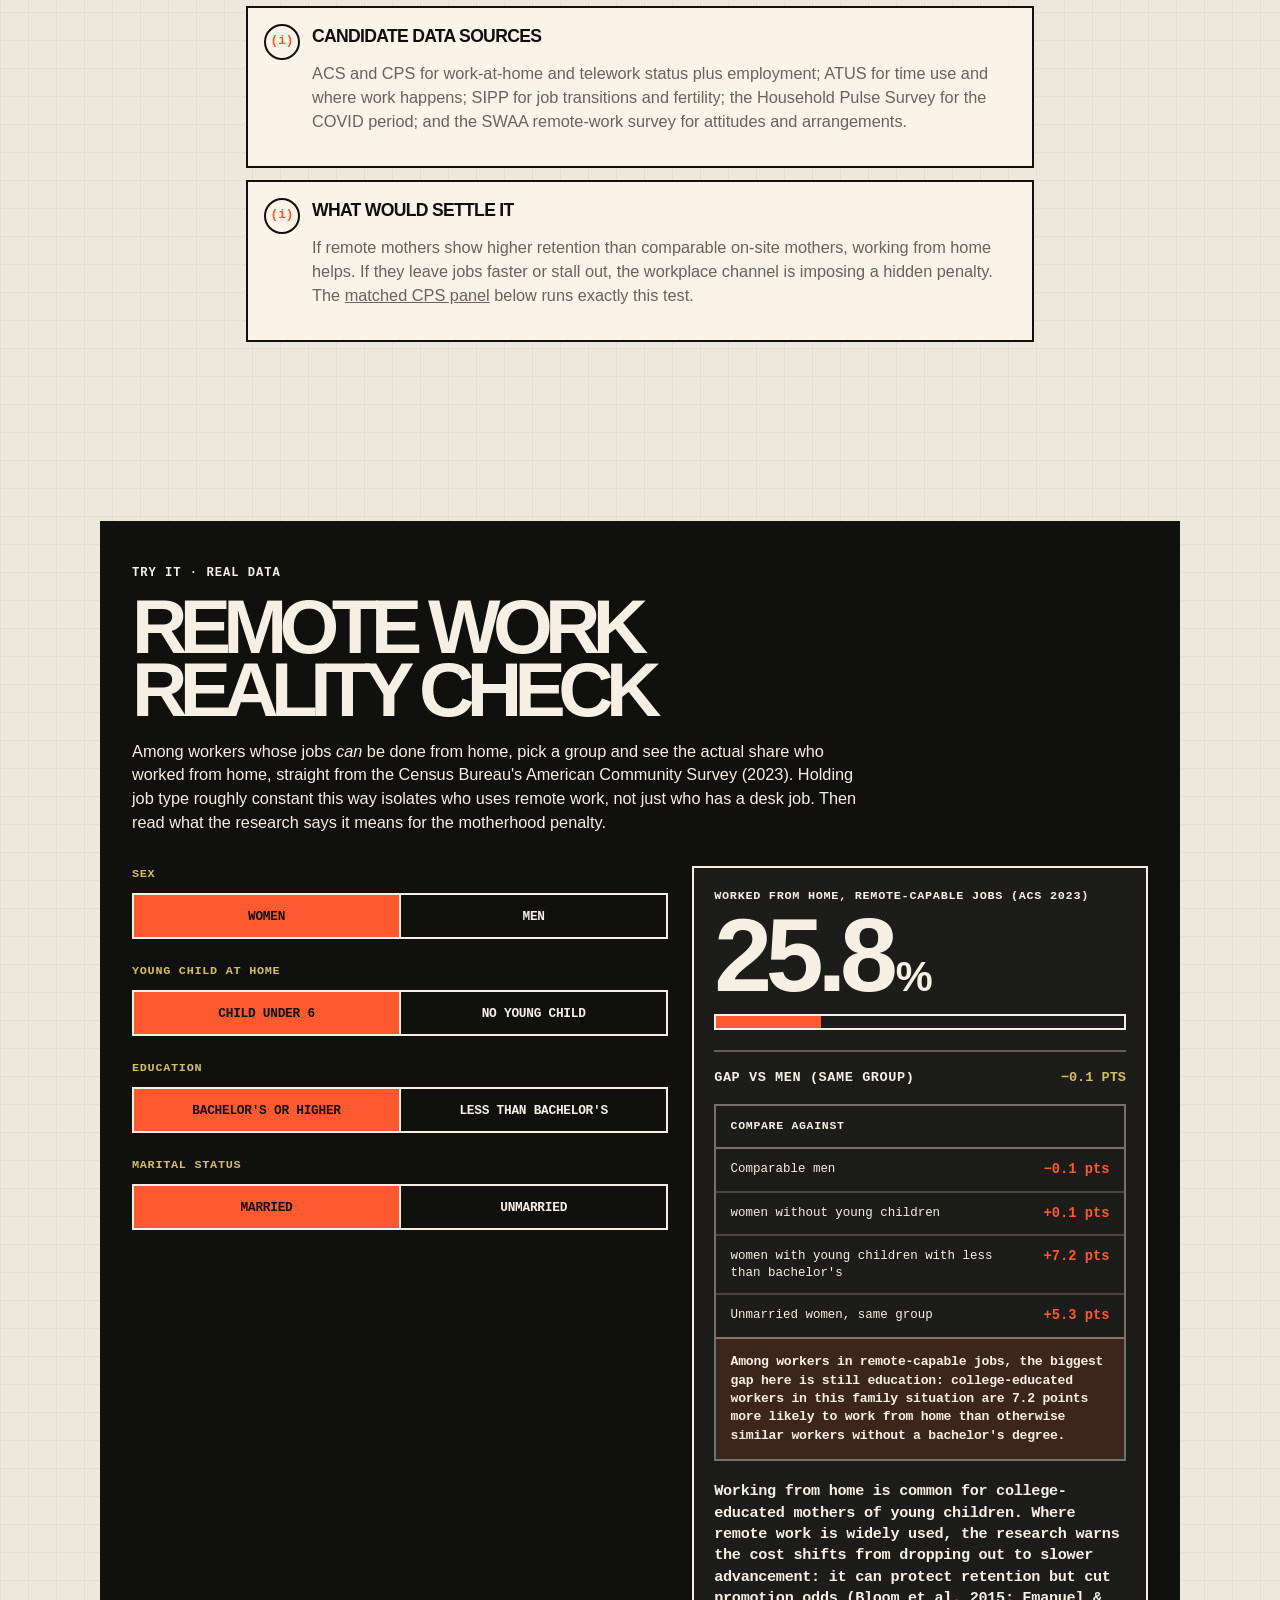
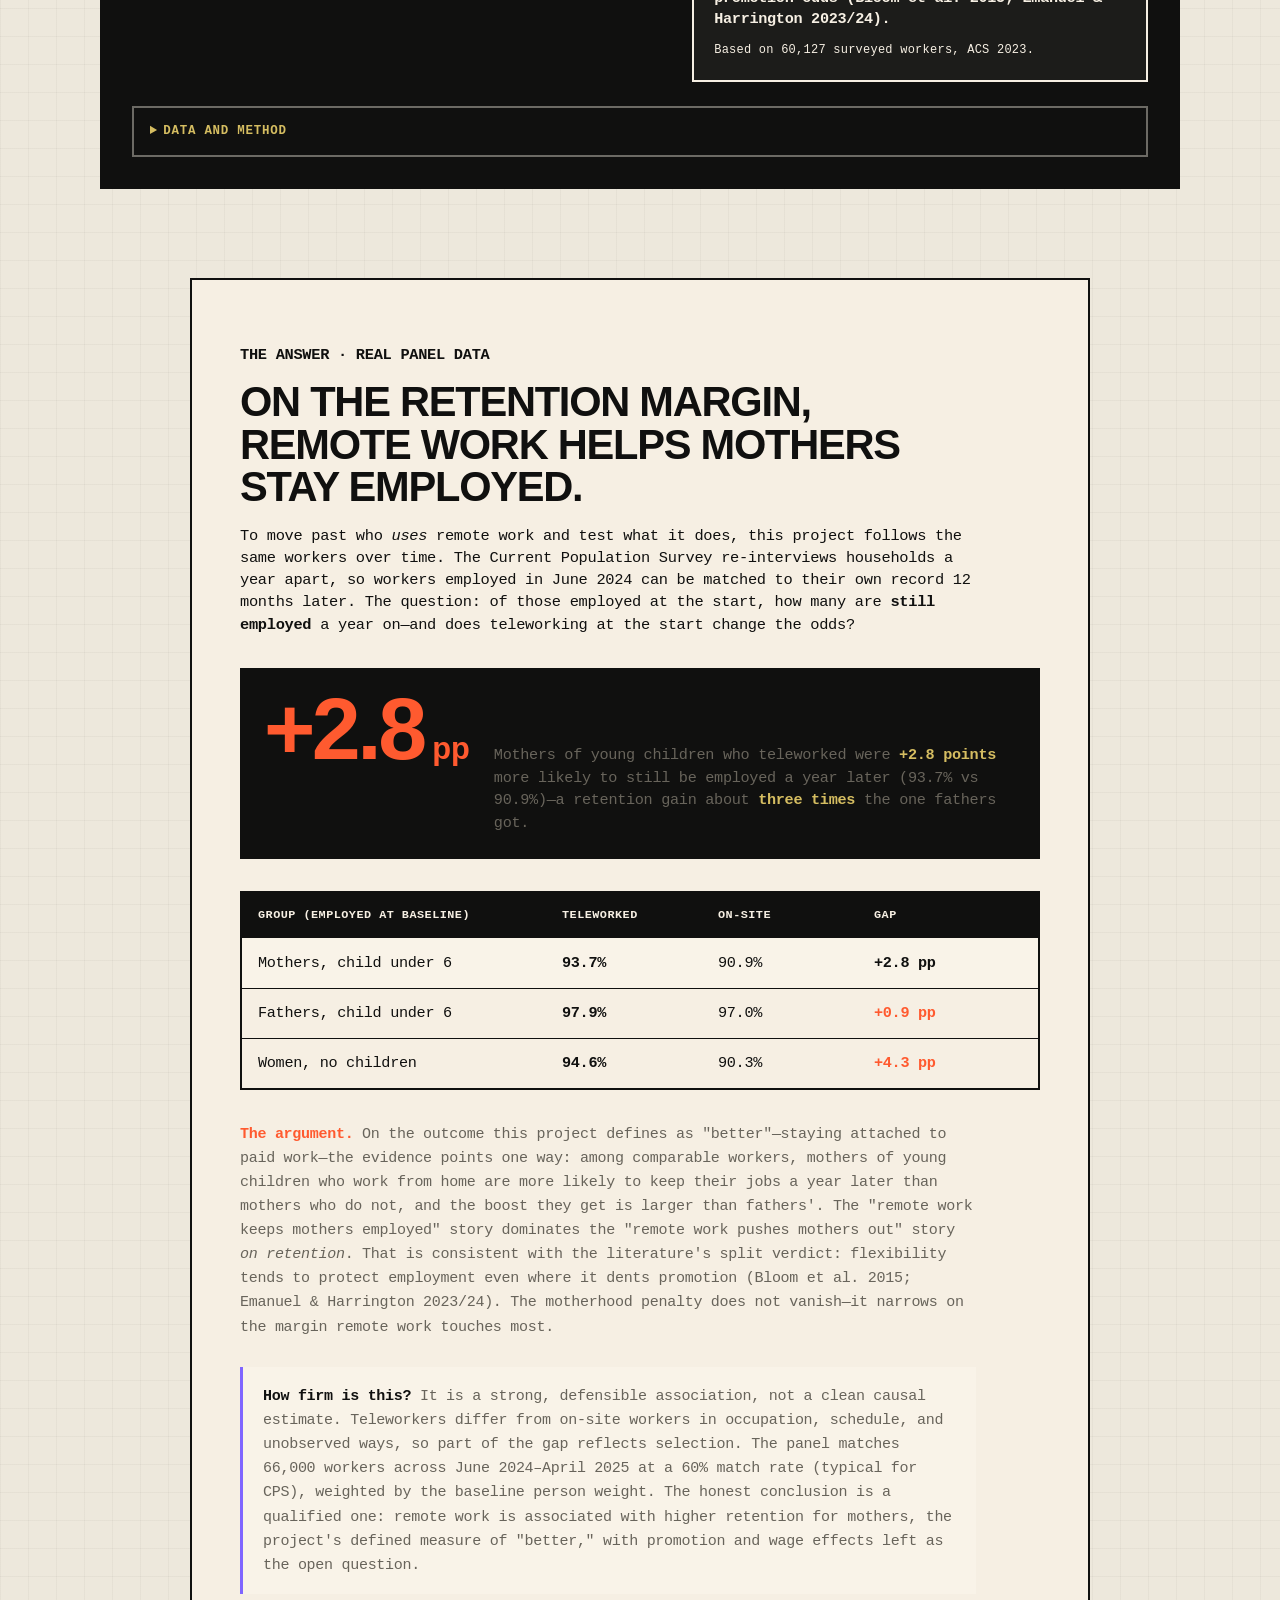
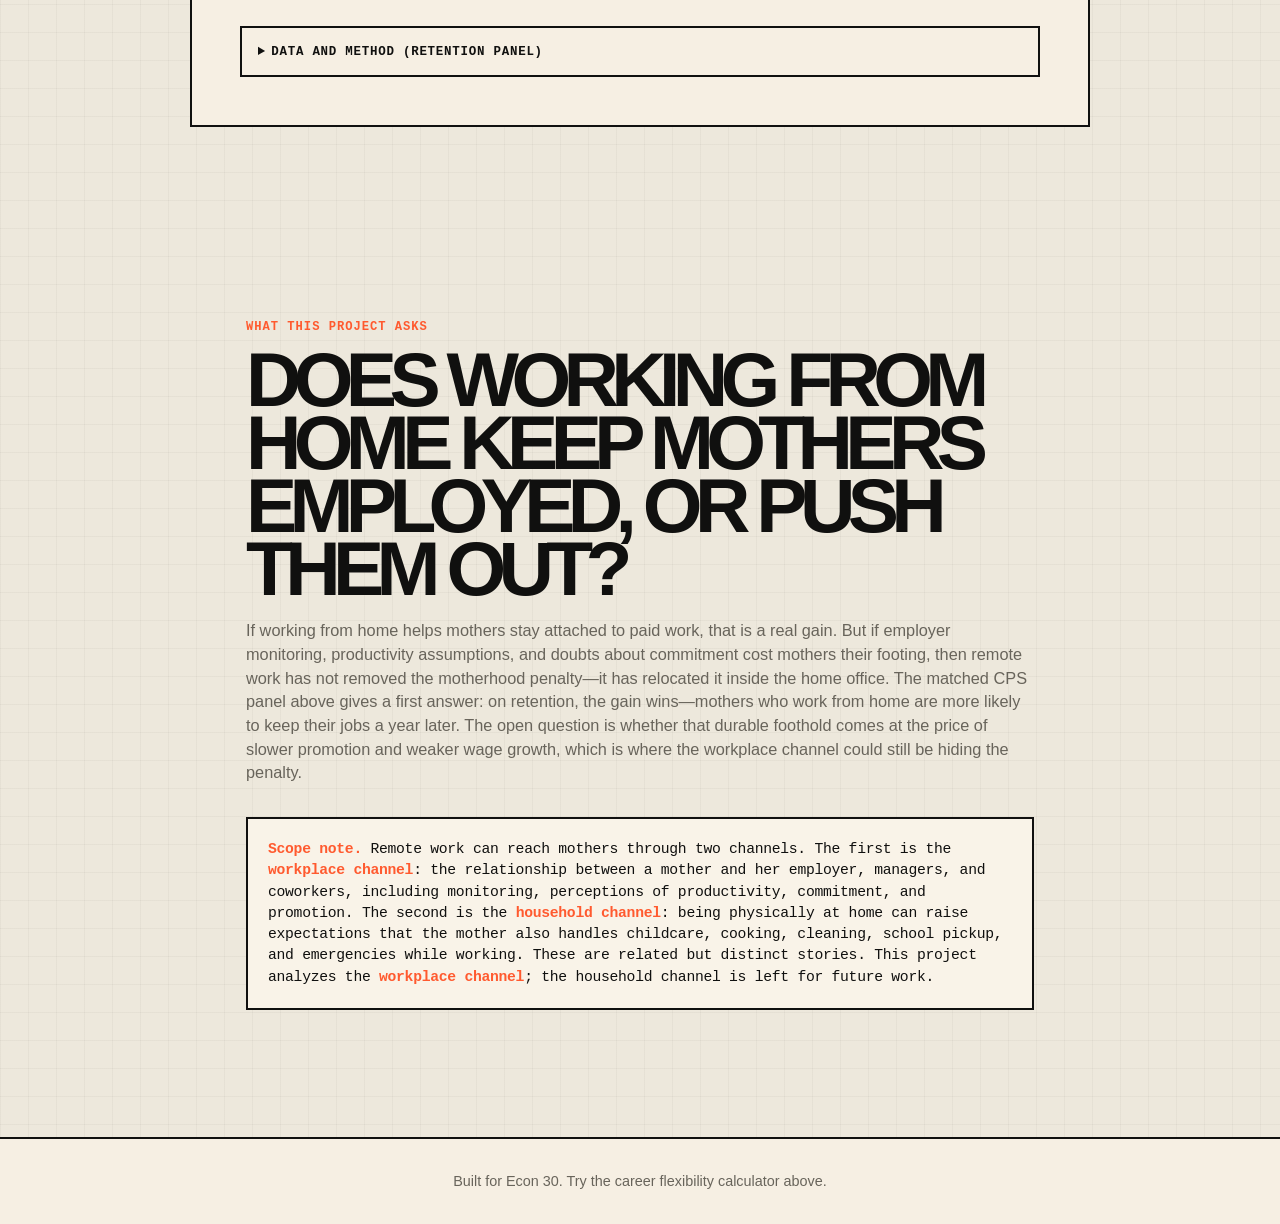
==== commit 908c90df: "Add married vs unmarried split to the WFH calculator Add marital status (ACS MAR) as a fourth calcul" ====
--- a/website/index.html
+++ b/website/index.html
@@ -237,6 +237,14 @@
               <button type="button" role="radio" aria-checked="false" data-value="noba">Less than bachelor's</button>
             </div>
           </fieldset>
+
+          <fieldset class="calc-field">
+            <legend>Marital status</legend>
+            <div class="segmented" role="radiogroup" aria-label="Marital status" data-input="marital">
+              <button type="button" role="radio" aria-checked="false" data-value="married">Married</button>
+              <button type="button" role="radio" aria-checked="false" data-value="unmarried">Unmarried</button>
+            </div>
+          </fieldset>
         </form>
 
         <div class="calc-output" aria-live="polite">
@@ -265,6 +273,10 @@
               <span data-out="eduCompareLabel">Women with young children, less than bachelor's</span>
               <strong data-out="eduCompare">+7.9 pts</strong>
             </div>
+            <div class="comparison-row">
+              <span data-out="maritalCompareLabel">Unmarried women, same group</span>
+              <strong data-out="maritalCompare">+0.0 pts</strong>
+            </div>
             <p class="comparison-insight" data-out="comparisonInsight">
               Even among remote-capable jobs, education remains the largest divide in who works from home.
             </p>
@@ -279,7 +291,7 @@
         <summary>Data and method</summary>
         <div class="calc-notes__body">
           <p>
-            Shares are computed from the U.S. Census Bureau's American Community Survey 1-year Public Use Microdata Sample (<span data-out="year">2023</span>), weighted by person weight. The universe is people employed and at work in the reference week who reported a commute mode <strong>and who work in a remote-capable occupation</strong>; "worked from home" is that commute response. Remote-capable occupations are the major groups that are predominantly teleworkable following Dingel &amp; Neiman (2020), which removes most of the white-collar versus blue-collar confound so the comparison reflects who <em>uses</em> remote work, not just who could. "Young child" means living in a household with an own child under age 6; "bachelor's or higher" is the person's educational attainment. The numbers are generated by <code>code/fetch_wfh_data.py</code> and stored in <code>website/data/wfh.js</code>.
+            Shares are computed from the U.S. Census Bureau's American Community Survey 1-year Public Use Microdata Sample (<span data-out="year">2023</span>), weighted by person weight. The universe is people employed and at work in the reference week who reported a commute mode <strong>and who work in a remote-capable occupation</strong>; "worked from home" is that commute response. Remote-capable occupations are the major groups that are predominantly teleworkable following Dingel &amp; Neiman (2020), which removes most of the white-collar versus blue-collar confound so the comparison reflects who <em>uses</em> remote work, not just who could. "Young child" means living in a household with an own child under age 6; "bachelor's or higher" is the person's educational attainment; "married" is currently married (<code>MAR</code> = 1) and "unmarried" is not currently married (widowed, divorced, separated, or never married). The numbers are generated by <code>code/fetch_wfh_data.py</code> and stored in <code>website/data/wfh.js</code>.
           </p>
           <p><strong>What the prevalence implies (from the literature):</strong></p>
           <ul>
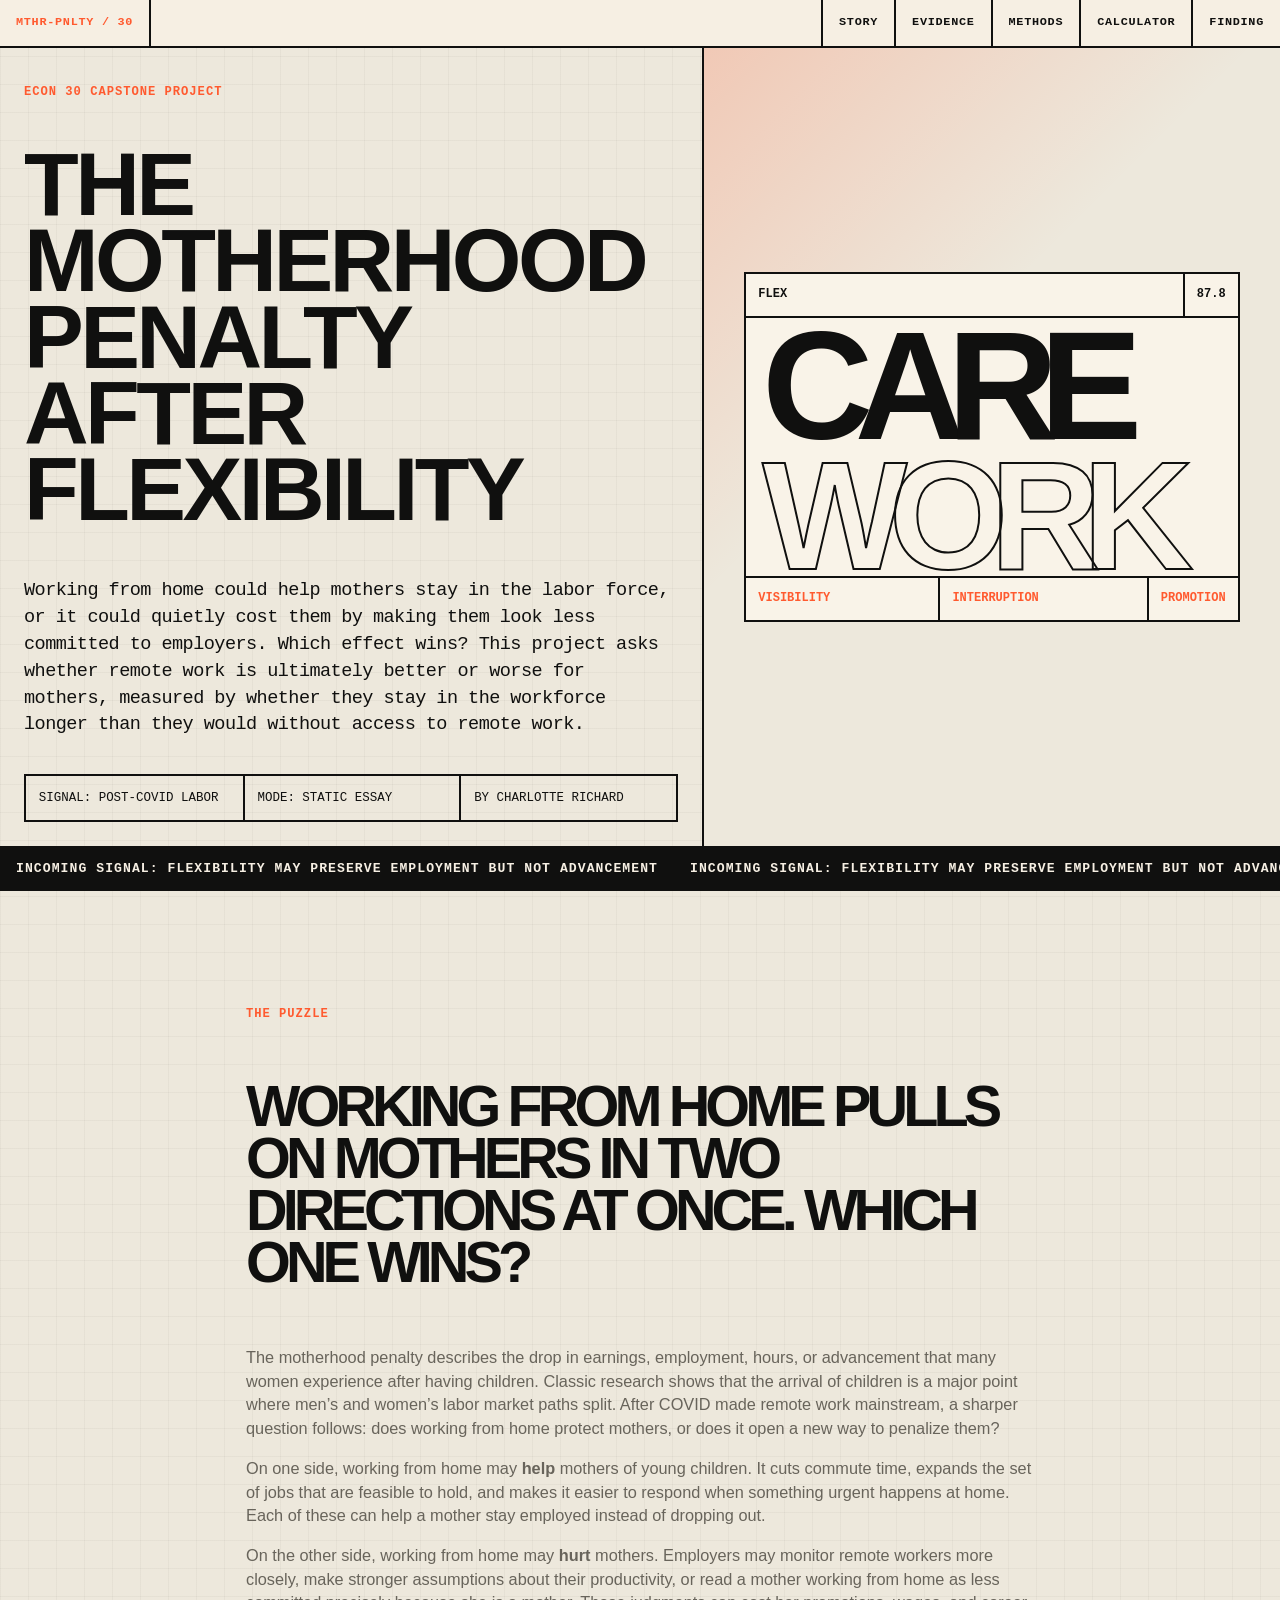
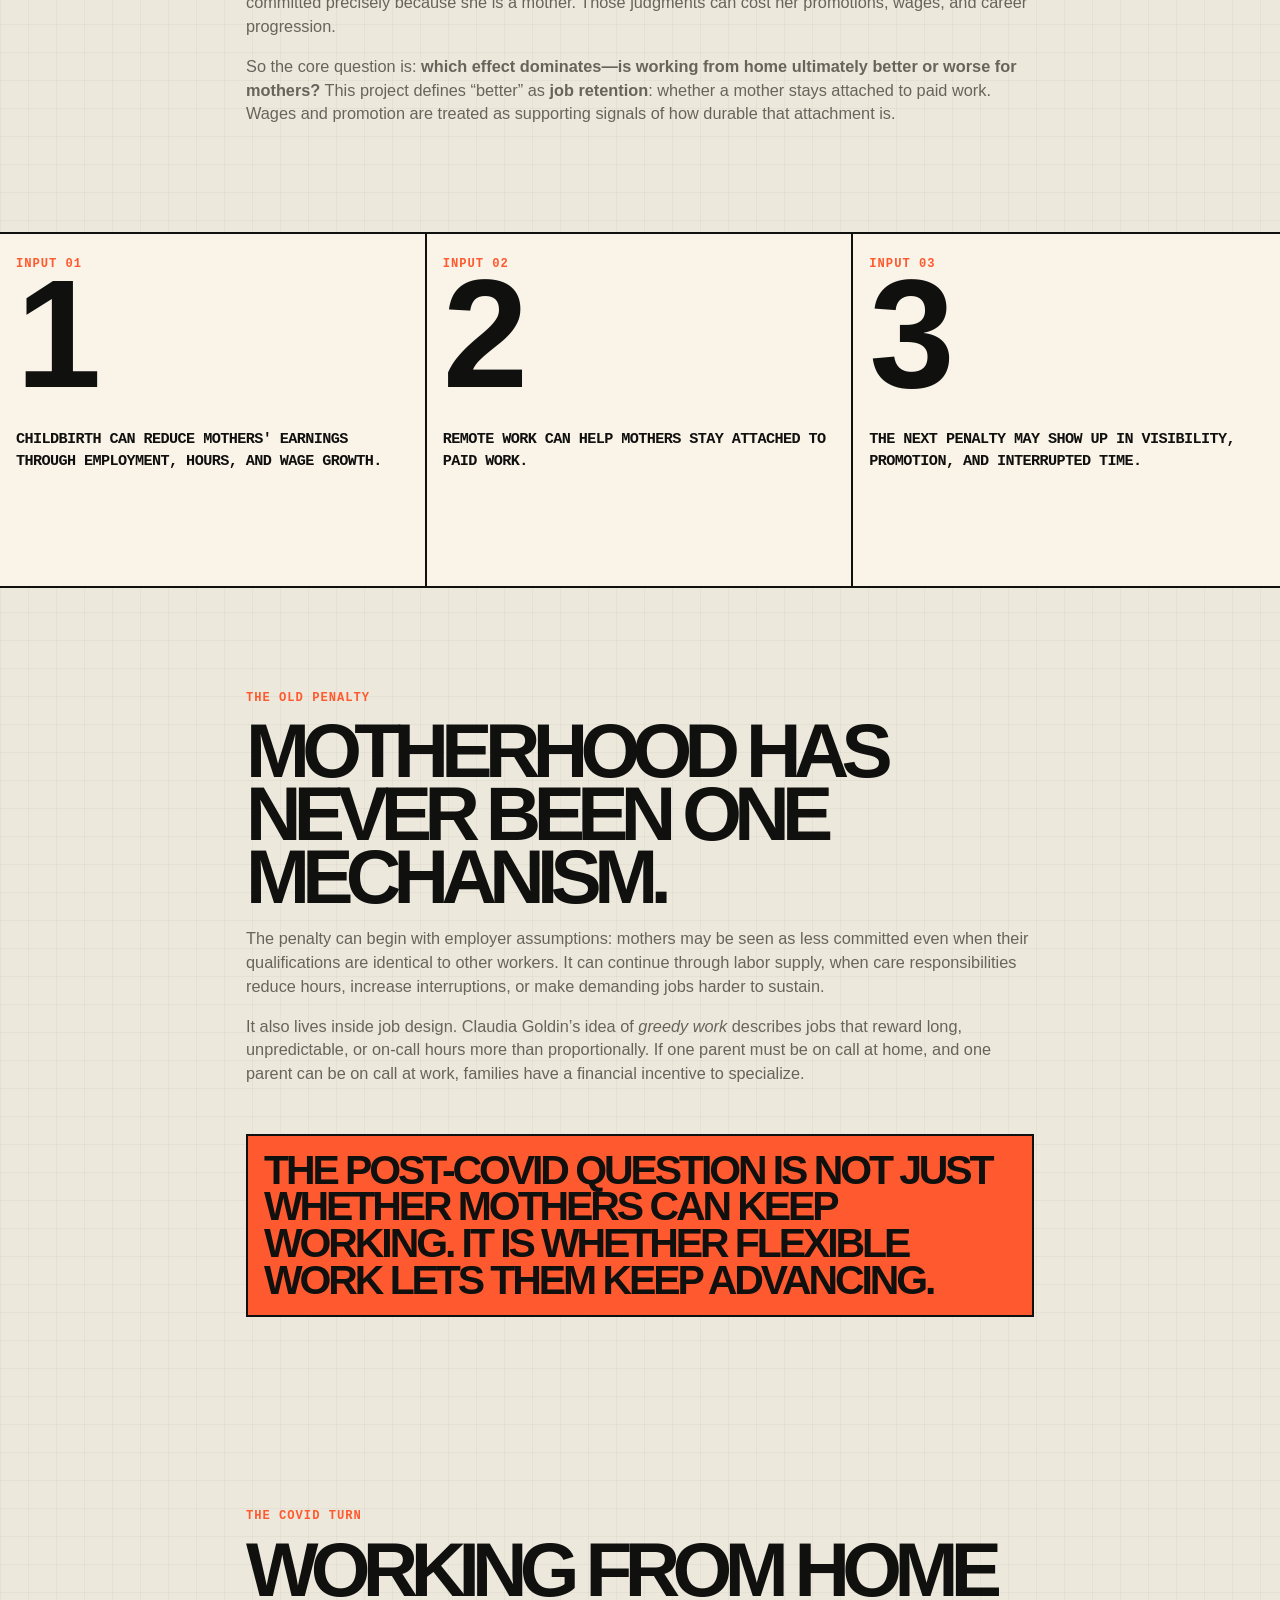
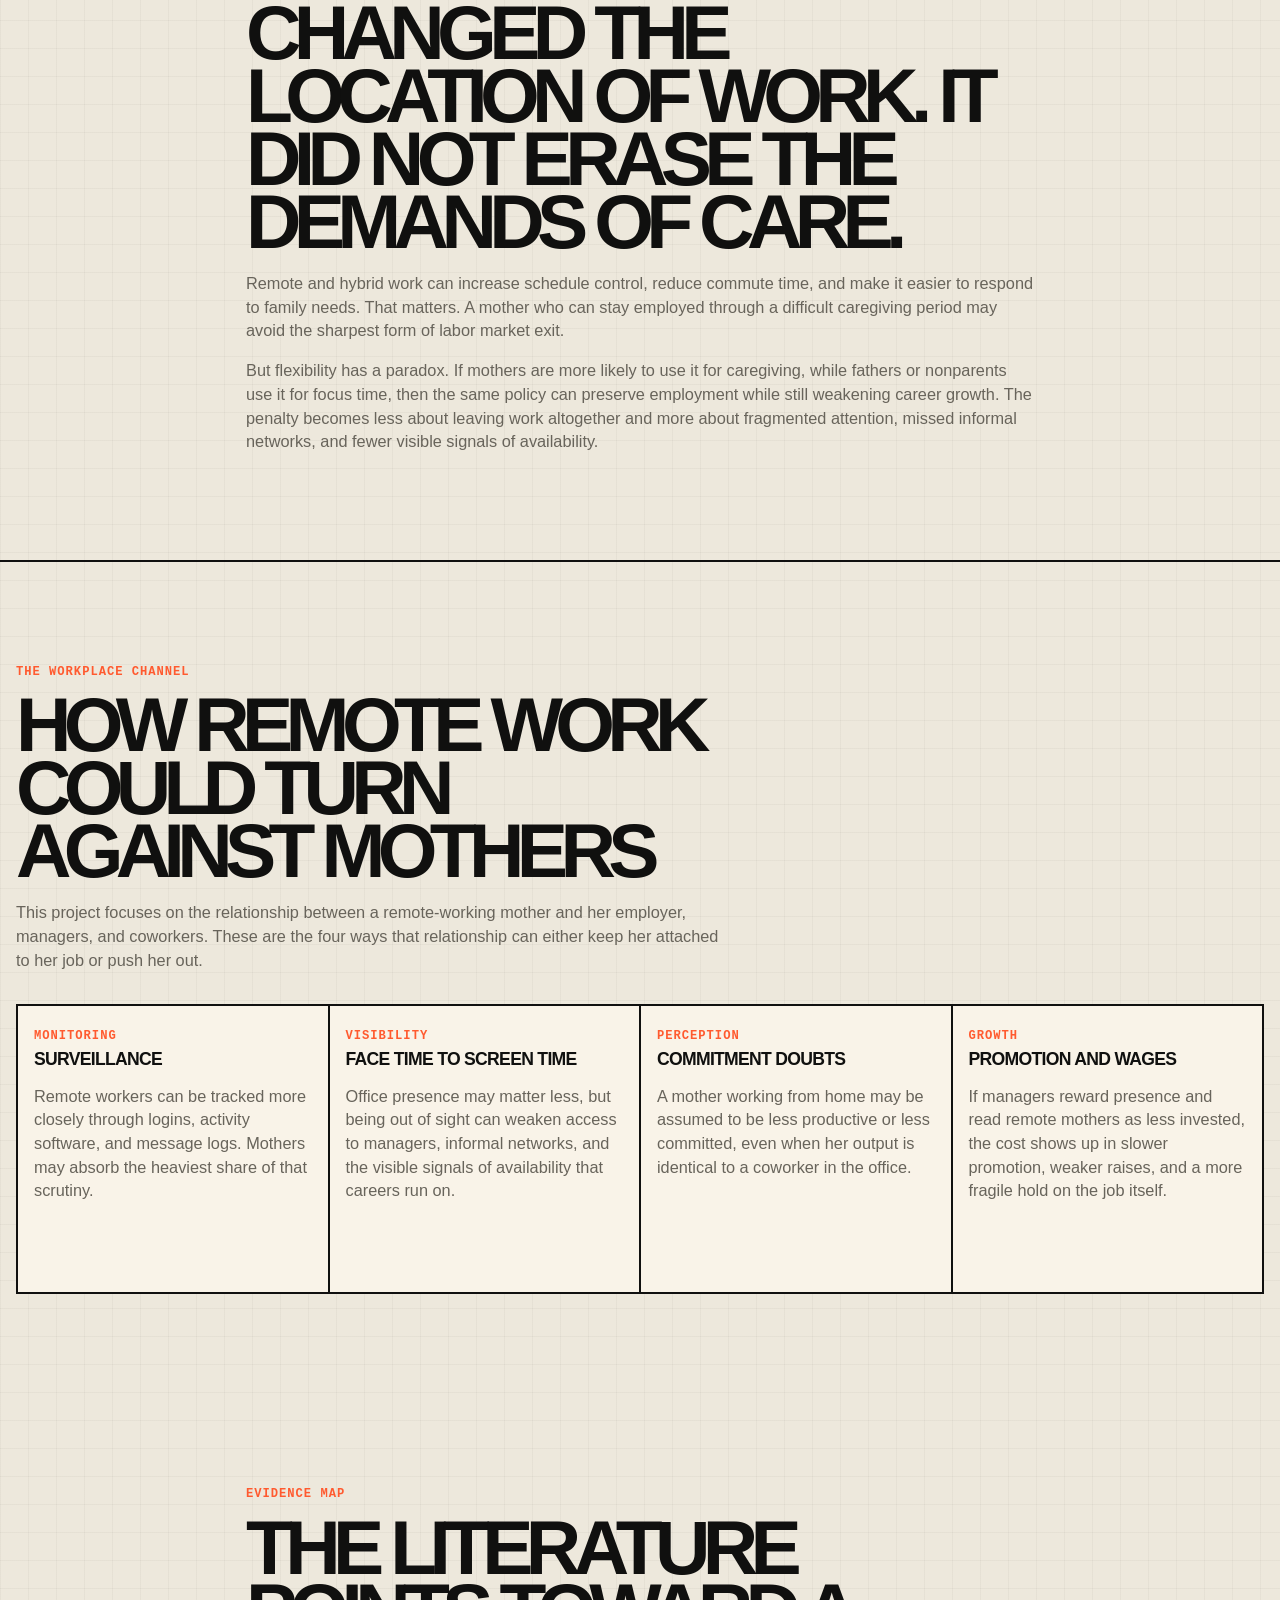
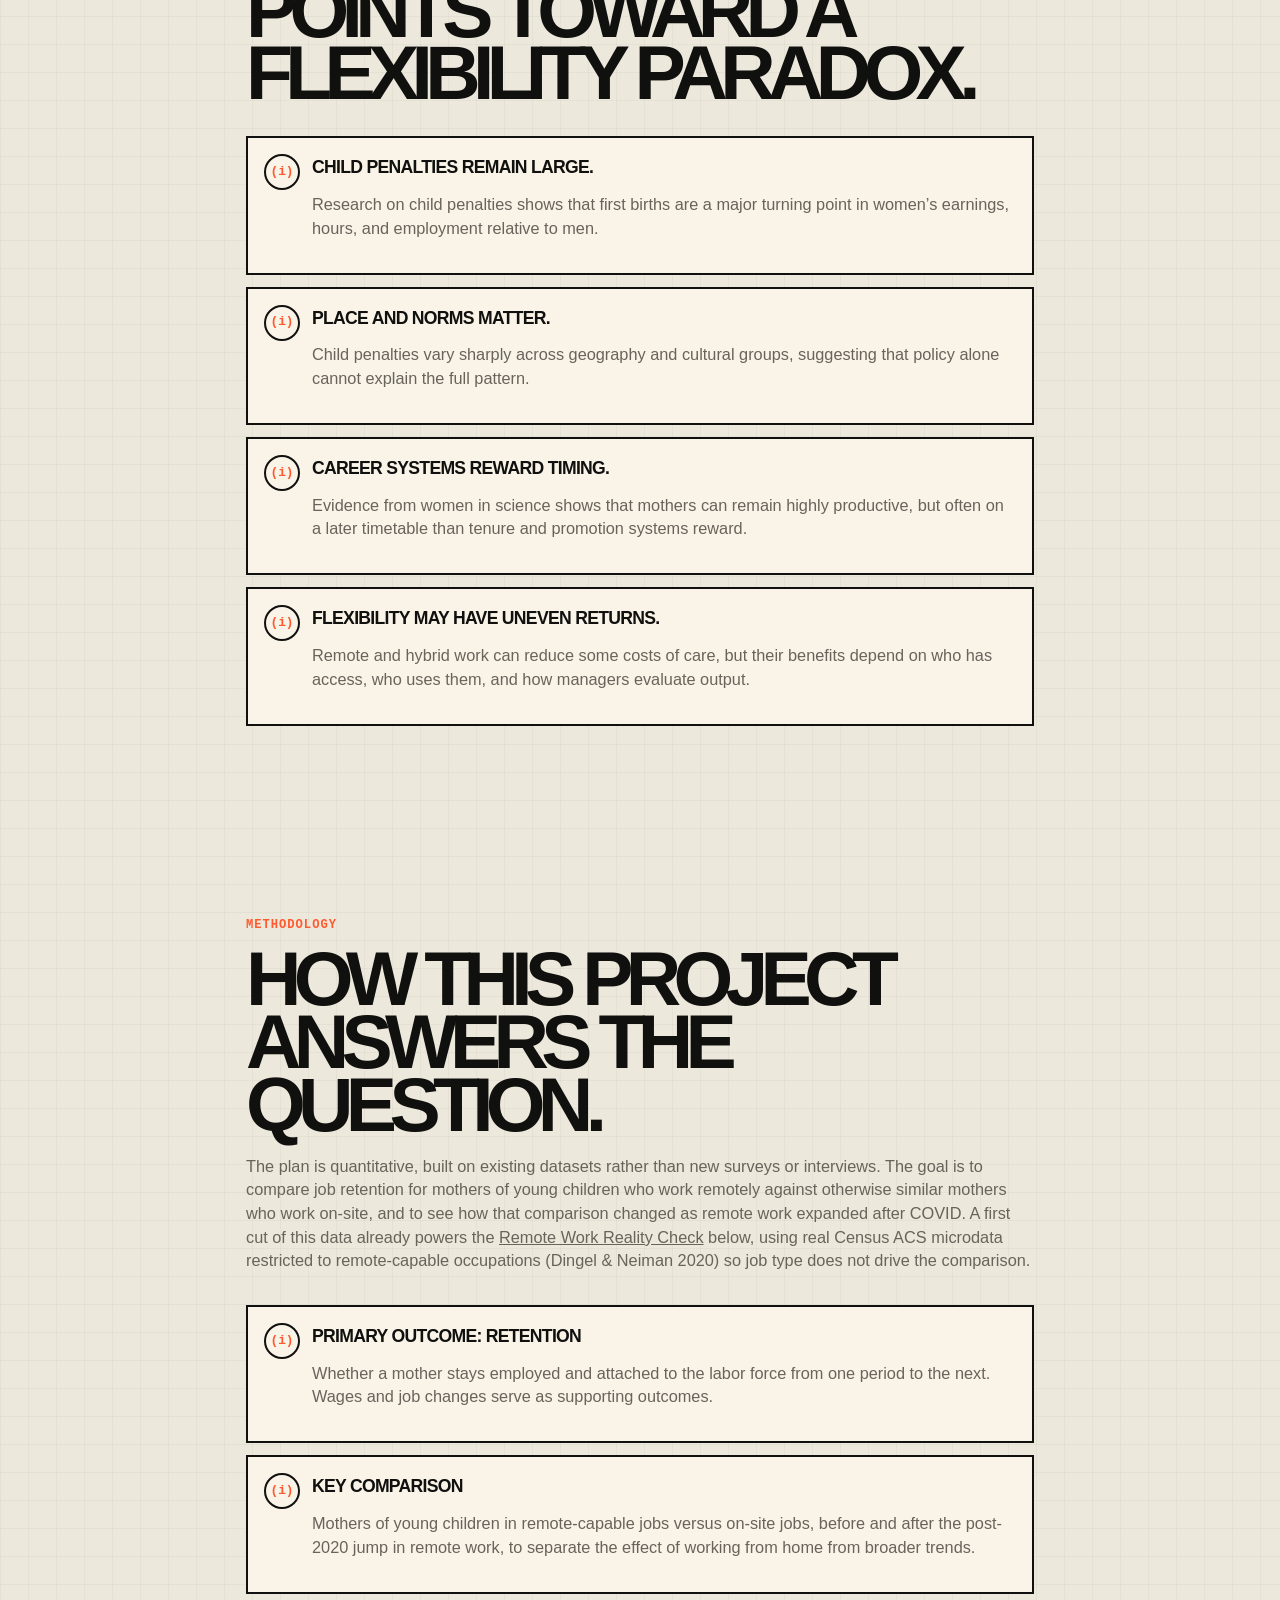
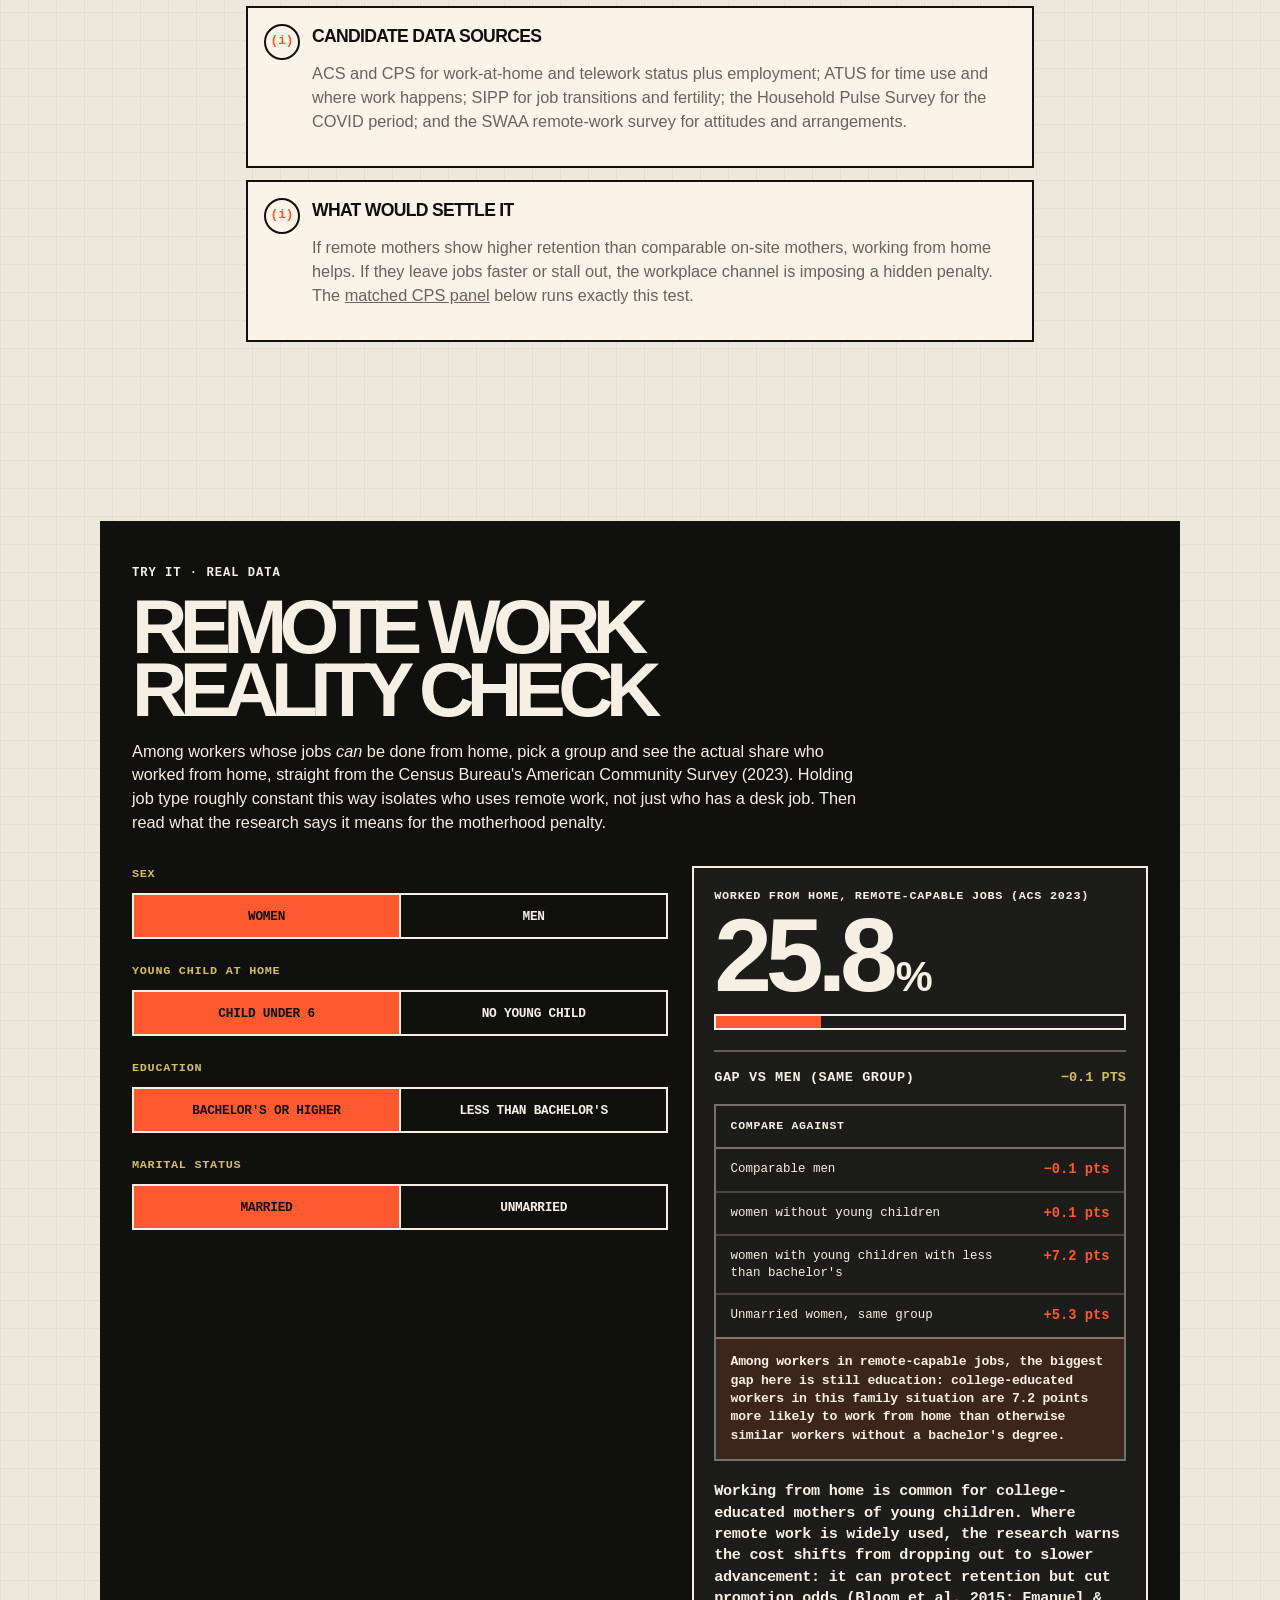
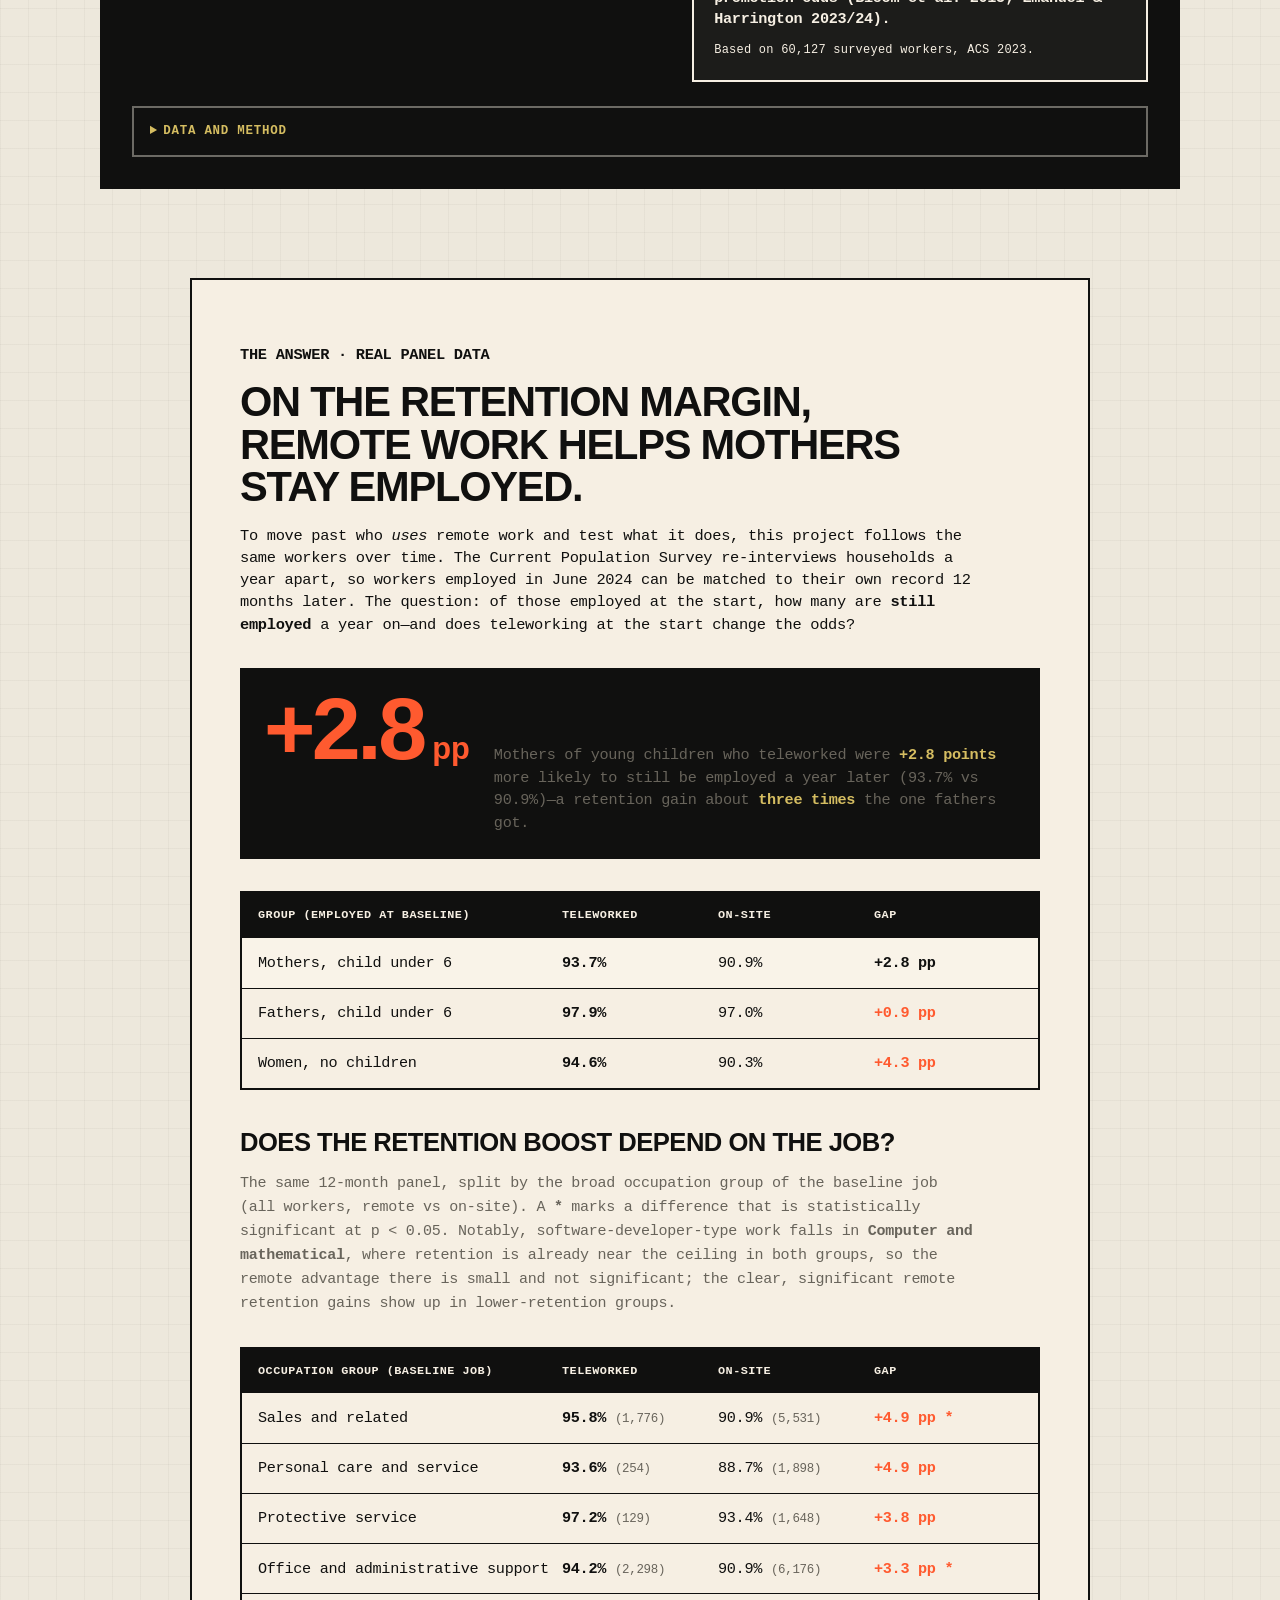
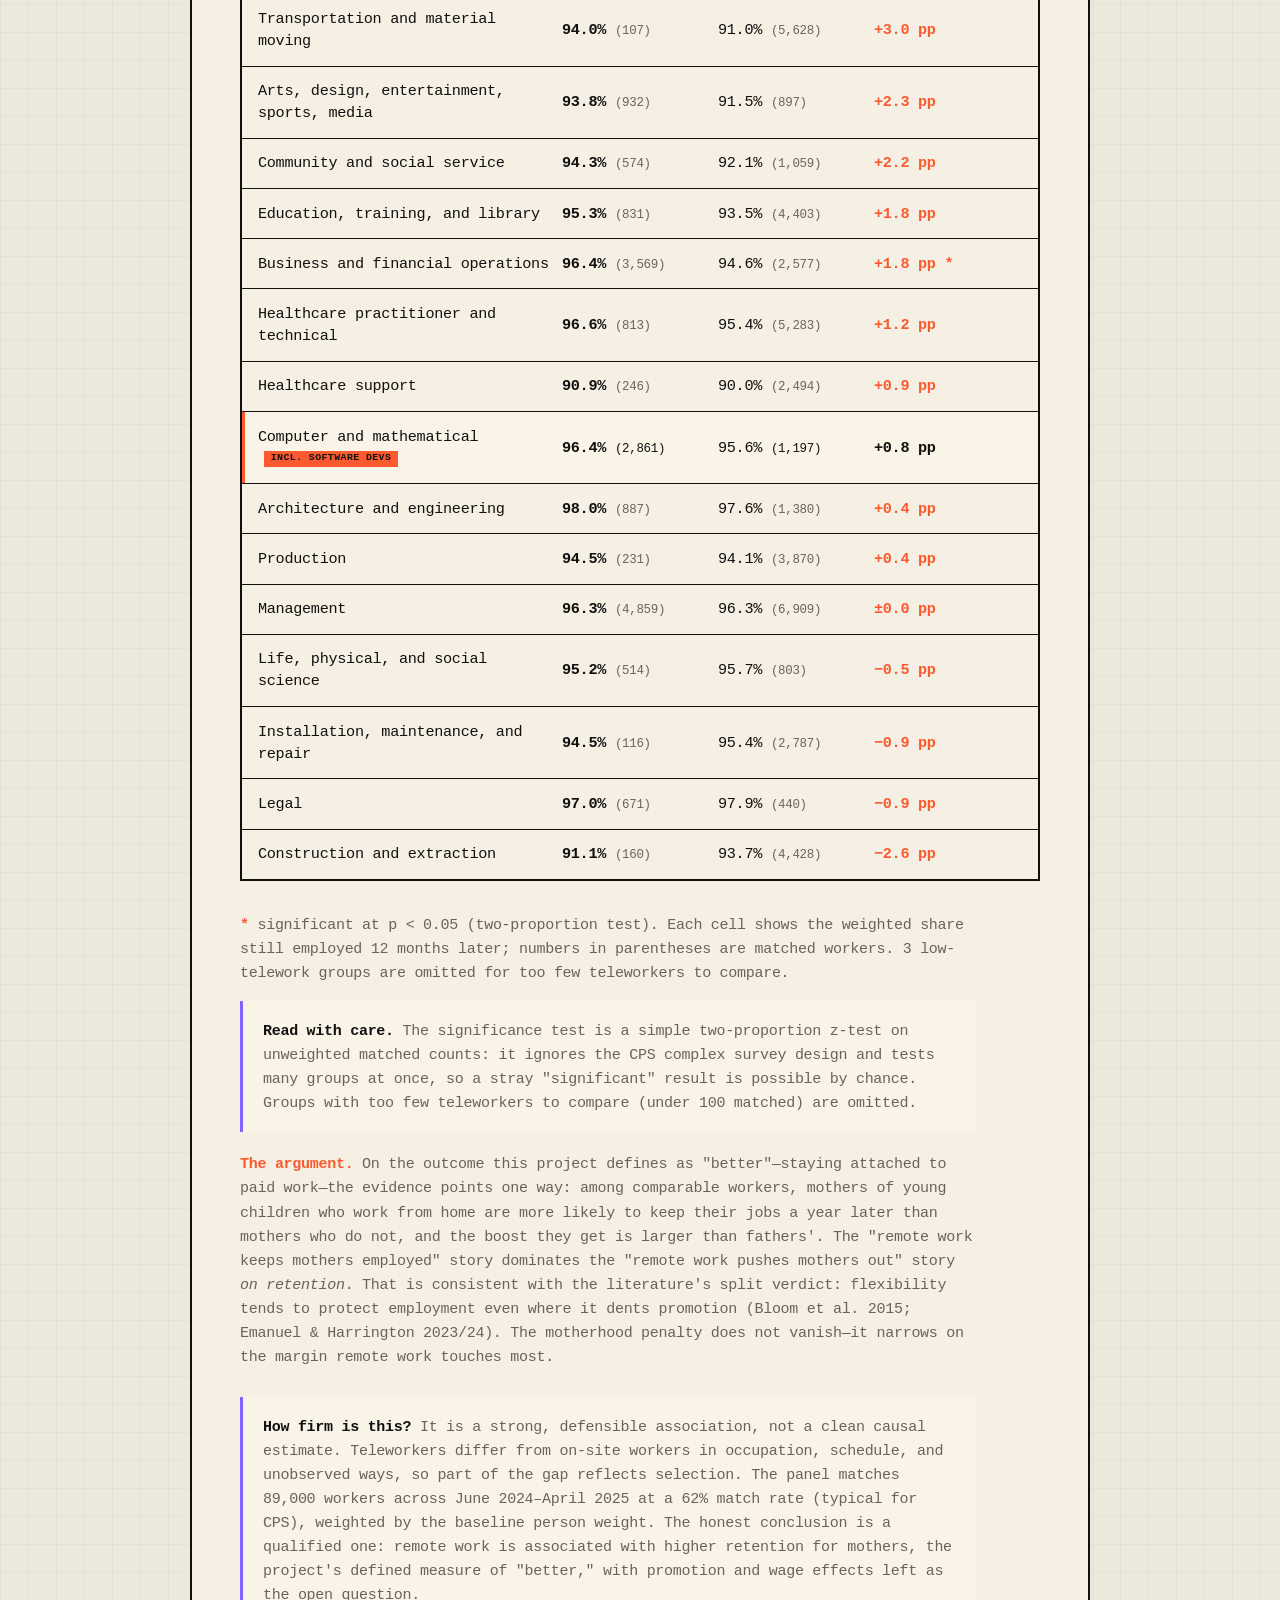
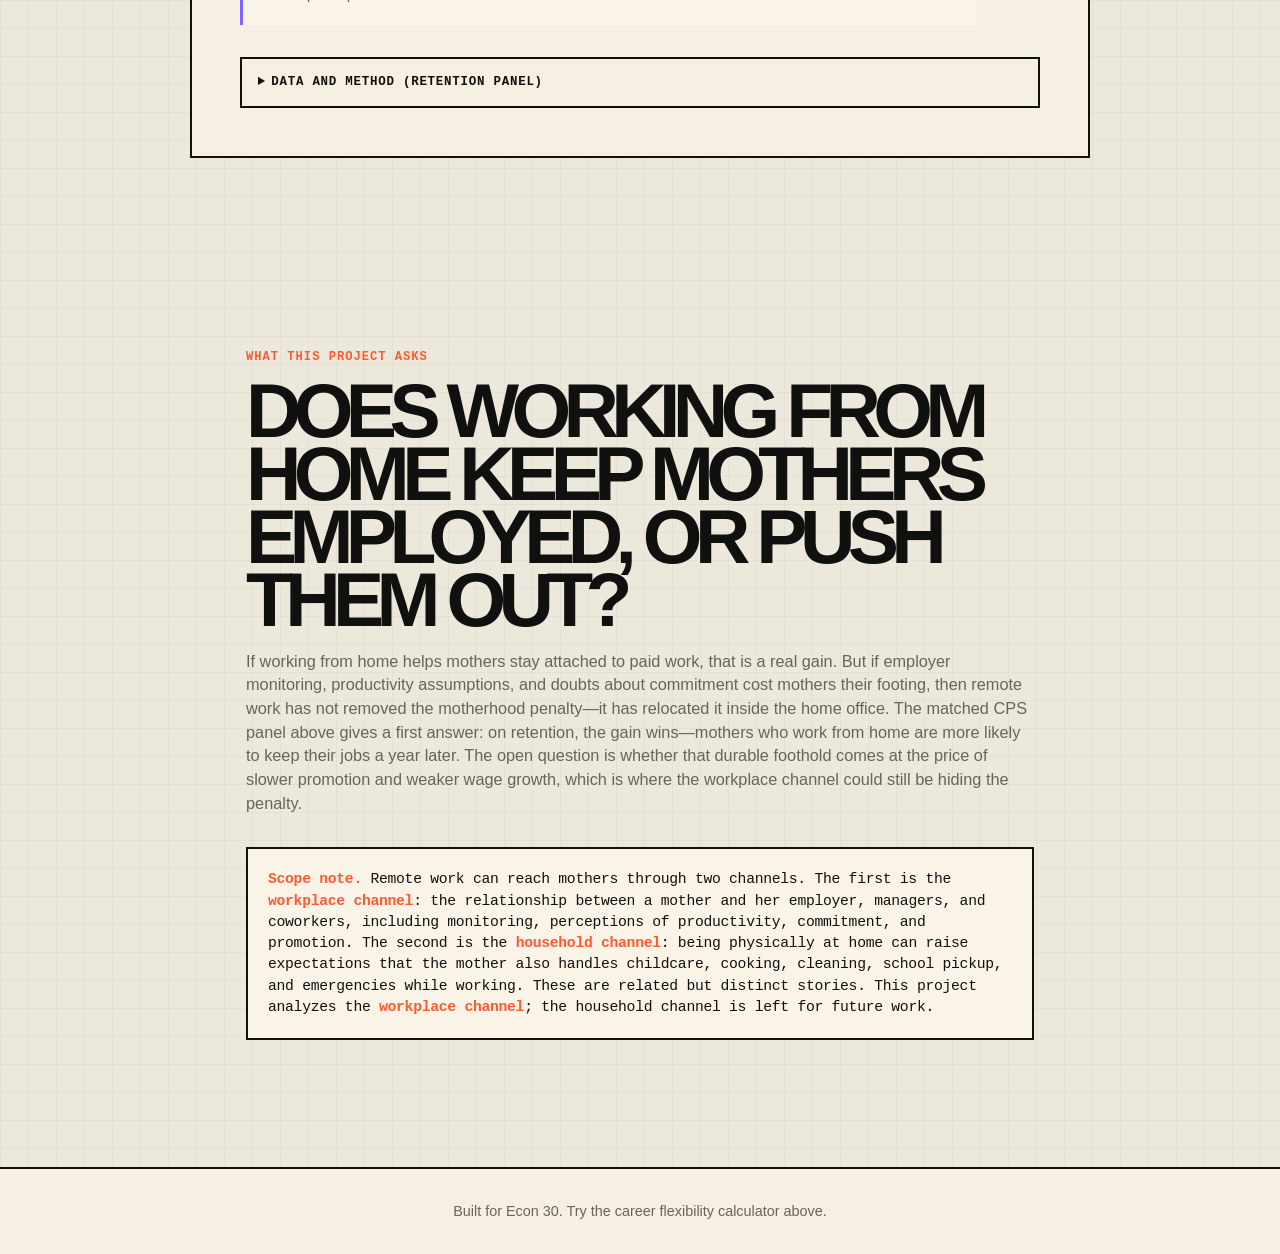
==== commit 7c126404: "Add retention-by-occupation breakdown with significance test Extend the CPS retention panel to tally" ====
--- a/website/index.html
+++ b/website/index.html
@@ -348,6 +348,28 @@
         </div>
       </div>
 
+      <div class="finding__occ">
+        <h3 class="finding__subhead">Does the retention boost depend on the job?</h3>
+        <p>
+          The same 12-month panel, split by the broad occupation group of the baseline job (all workers, remote vs on-site). A <strong>*</strong> marks a difference that is statistically significant at p &lt; 0.05. Notably, software-developer-type work falls in <strong>Computer and mathematical</strong>, where retention is already near the ceiling in both groups, so the remote advantage there is small and not significant; the clear, significant remote retention gains show up in lower-retention groups.
+        </p>
+        <div class="retention-table" role="table" aria-label="12-month retention by occupation, remote vs on-site">
+          <div class="retention-row retention-row--head" role="row">
+            <span role="columnheader">Occupation group (baseline job)</span>
+            <span role="columnheader">Teleworked</span>
+            <span role="columnheader">On-site</span>
+            <span role="columnheader">Gap</span>
+          </div>
+          <div data-out="occRows"></div>
+        </div>
+        <p class="finding__legend" data-out="occLegend">
+          <strong>*</strong> significant at p &lt; 0.05 (two-proportion test). Each cell shows the weighted share still employed 12 months later; numbers in parentheses are matched workers.
+        </p>
+        <p class="finding__caveat finding__caveat--occ">
+          <strong>Read with care.</strong> The significance test is a simple two-proportion z-test on unweighted matched counts: it ignores the CPS complex survey design and tests many groups at once, so a stray "significant" result is possible by chance. Groups with too few teleworkers to compare (under 100 matched) are omitted.
+        </p>
+      </div>
+
       <p class="finding__claim">
         <strong>The argument.</strong> On the outcome this project defines as "better"—staying attached to paid work—the evidence points one way: among comparable workers, mothers of young children who work from home are more likely to keep their jobs a year later than mothers who do not, and the boost they get is larger than fathers'. The "remote work keeps mothers employed" story dominates the "remote work pushes mothers out" story <em>on retention</em>. That is consistent with the literature's split verdict: flexibility tends to protect employment even where it dents promotion (Bloom et al. 2015; Emanuel &amp; Harrington 2023/24). The motherhood penalty does not vanish—it narrows on the margin remote work touches most.
       </p>
--- a/website/styles.css
+++ b/website/styles.css
@@ -833,6 +833,75 @@
   color: var(--ink);
 }
 
+.finding__occ {
+  margin-top: 2.5rem;
+}
+
+.finding__subhead {
+  font-size: clamp(1.2rem, 2.4vw, 1.6rem);
+  letter-spacing: -0.02em;
+  margin: 0 0 0.6rem;
+}
+
+.finding__occ > p {
+  max-width: 46rem;
+  font-family: var(--mono);
+  font-size: 0.94rem;
+  line-height: 1.6;
+  letter-spacing: -0.02em;
+}
+
+.retention-row--swe {
+  background: var(--panel);
+  box-shadow: inset 3px 0 0 var(--accent);
+}
+
+.retention-row--swe span:first-child,
+.retention-row--swe strong {
+  color: var(--ink);
+}
+
+.occ-tag {
+  display: inline-block;
+  margin-left: 0.4rem;
+  padding: 0.05rem 0.4rem;
+  background: var(--accent);
+  color: var(--paper-warm);
+  font-size: 0.62rem;
+  font-weight: 800;
+  text-transform: uppercase;
+  letter-spacing: 0.04em;
+  vertical-align: middle;
+}
+
+.occ-n {
+  color: var(--muted);
+  font-weight: 400;
+  font-size: 0.82em;
+}
+
+.retention-gap .sig {
+  color: var(--accent);
+}
+
+.finding__legend {
+  max-width: 46rem;
+  margin: 0.9rem 0 0;
+  font-family: var(--mono);
+  font-size: 0.82rem;
+  line-height: 1.5;
+  letter-spacing: -0.01em;
+  color: var(--muted);
+}
+
+.finding__legend strong {
+  color: var(--accent);
+}
+
+.finding__caveat--occ {
+  margin-top: 1rem;
+}
+
 .finding .calc-notes {
   margin-top: 2rem;
   border-color: var(--line);
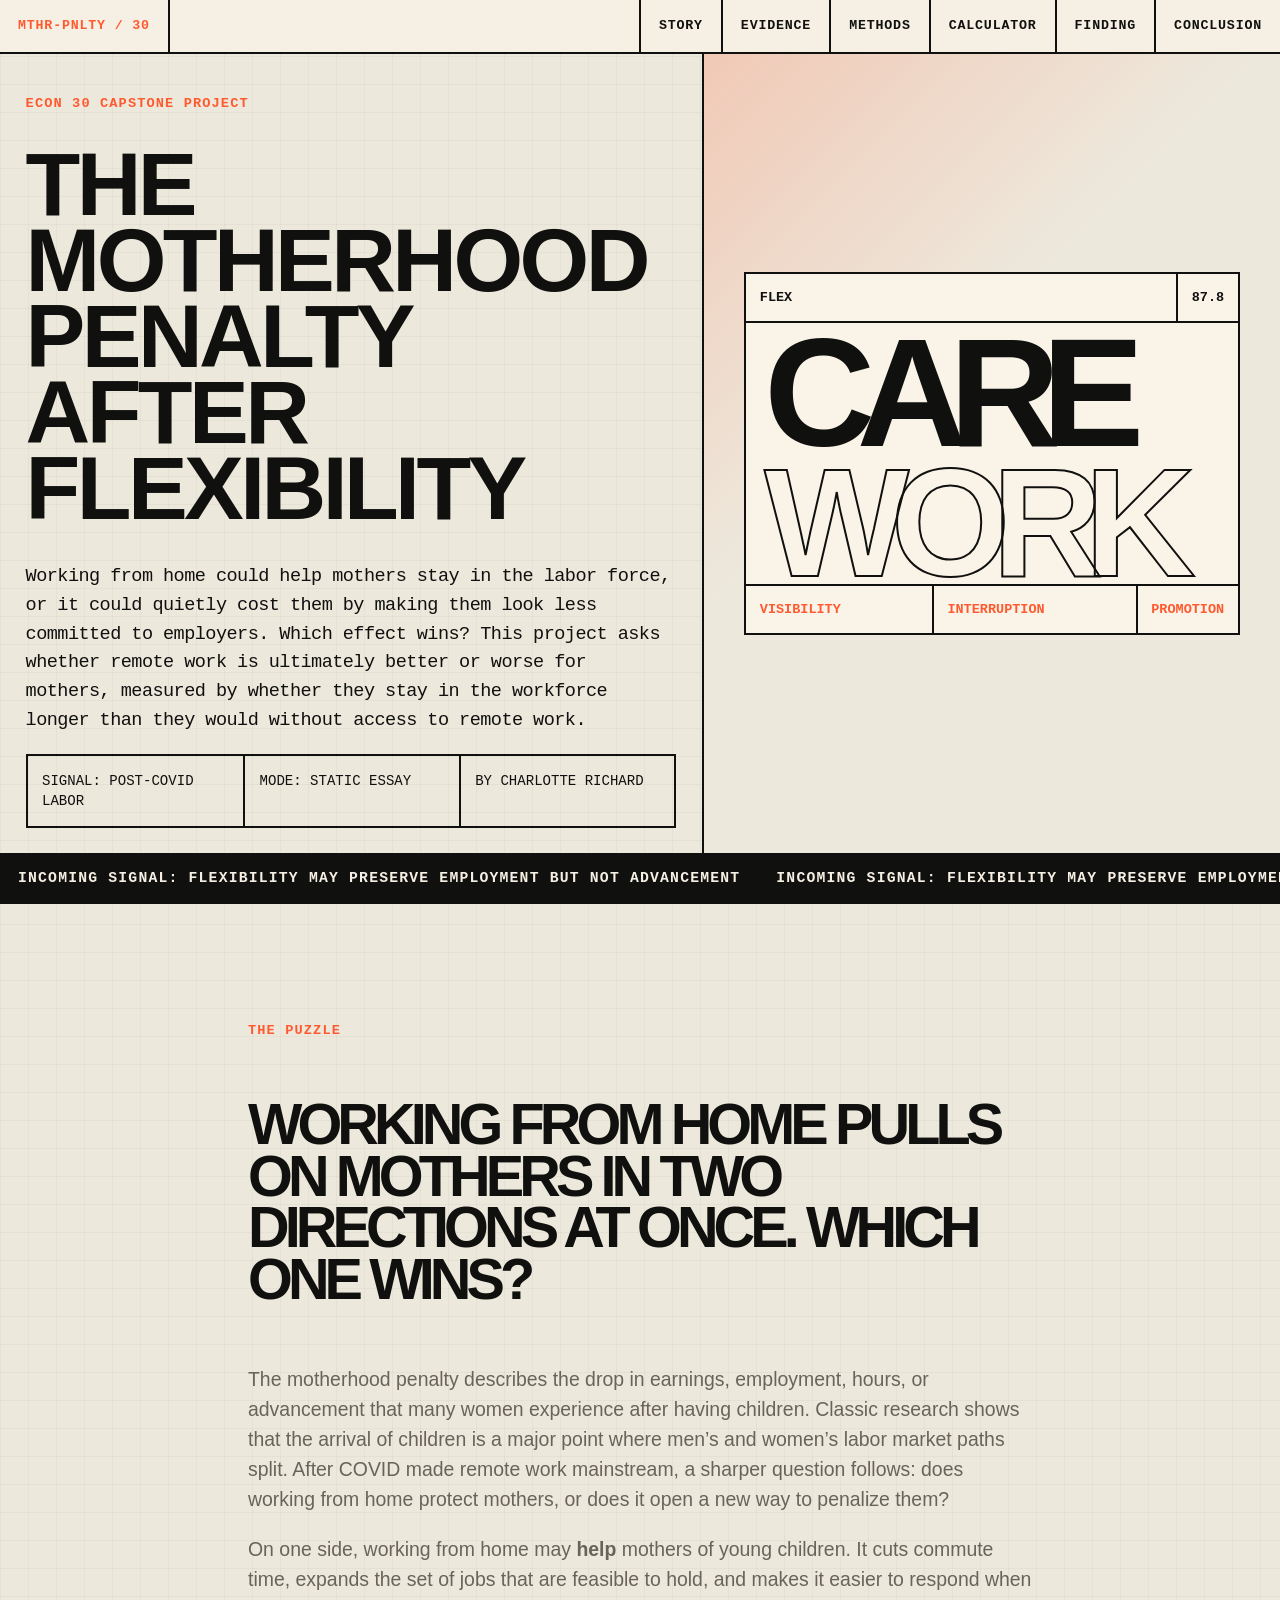
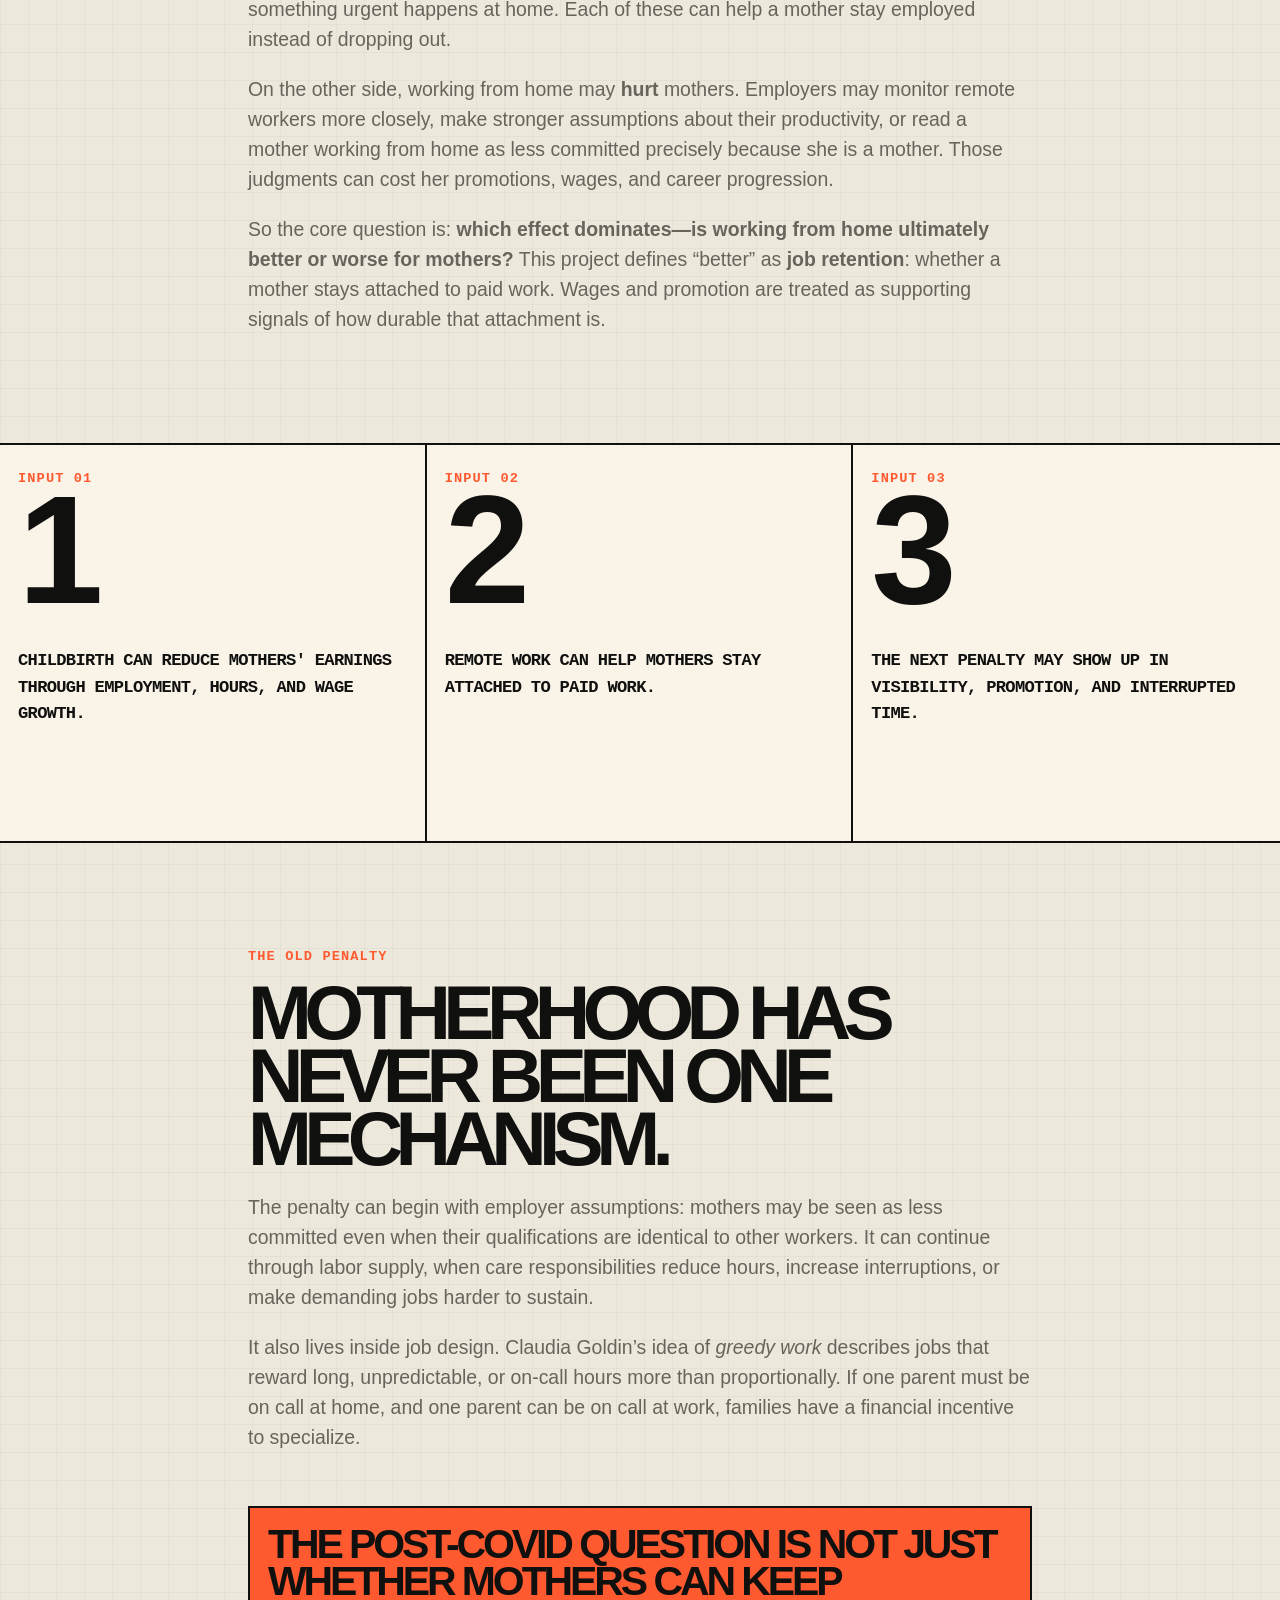
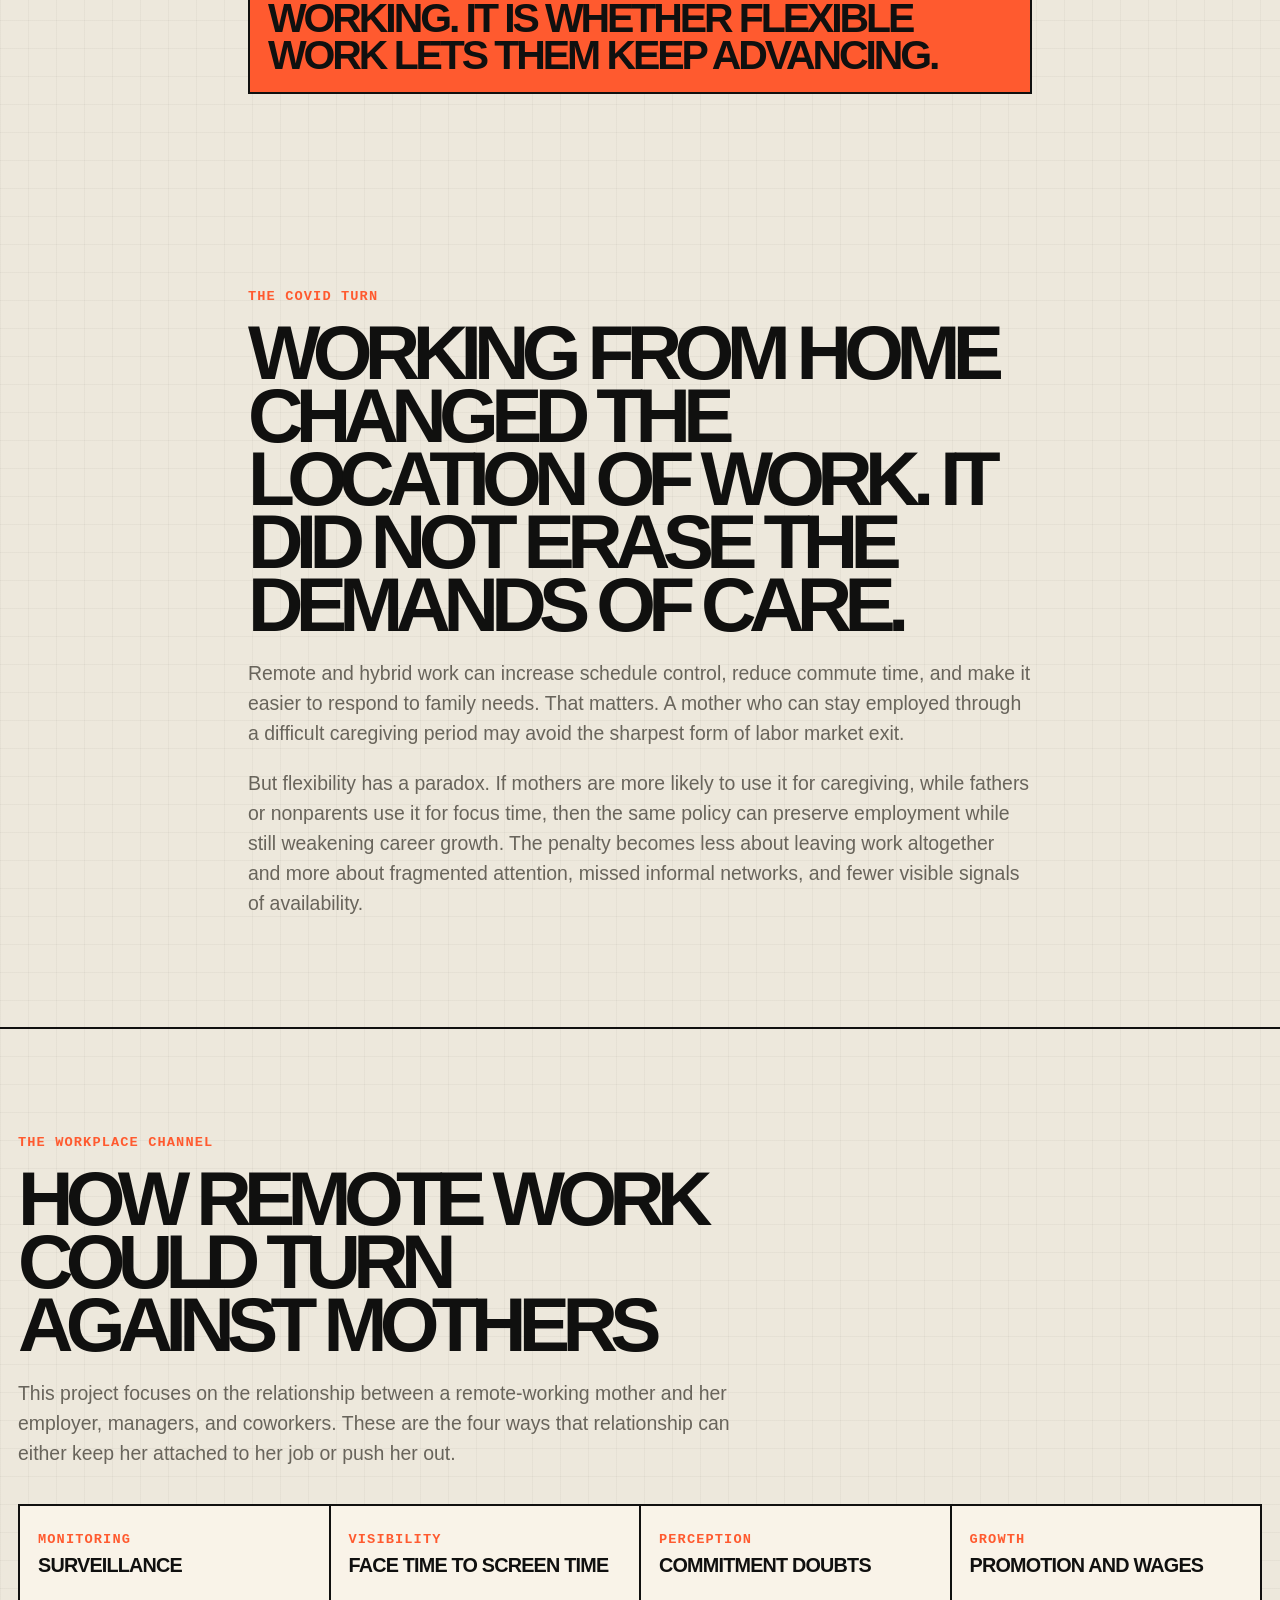
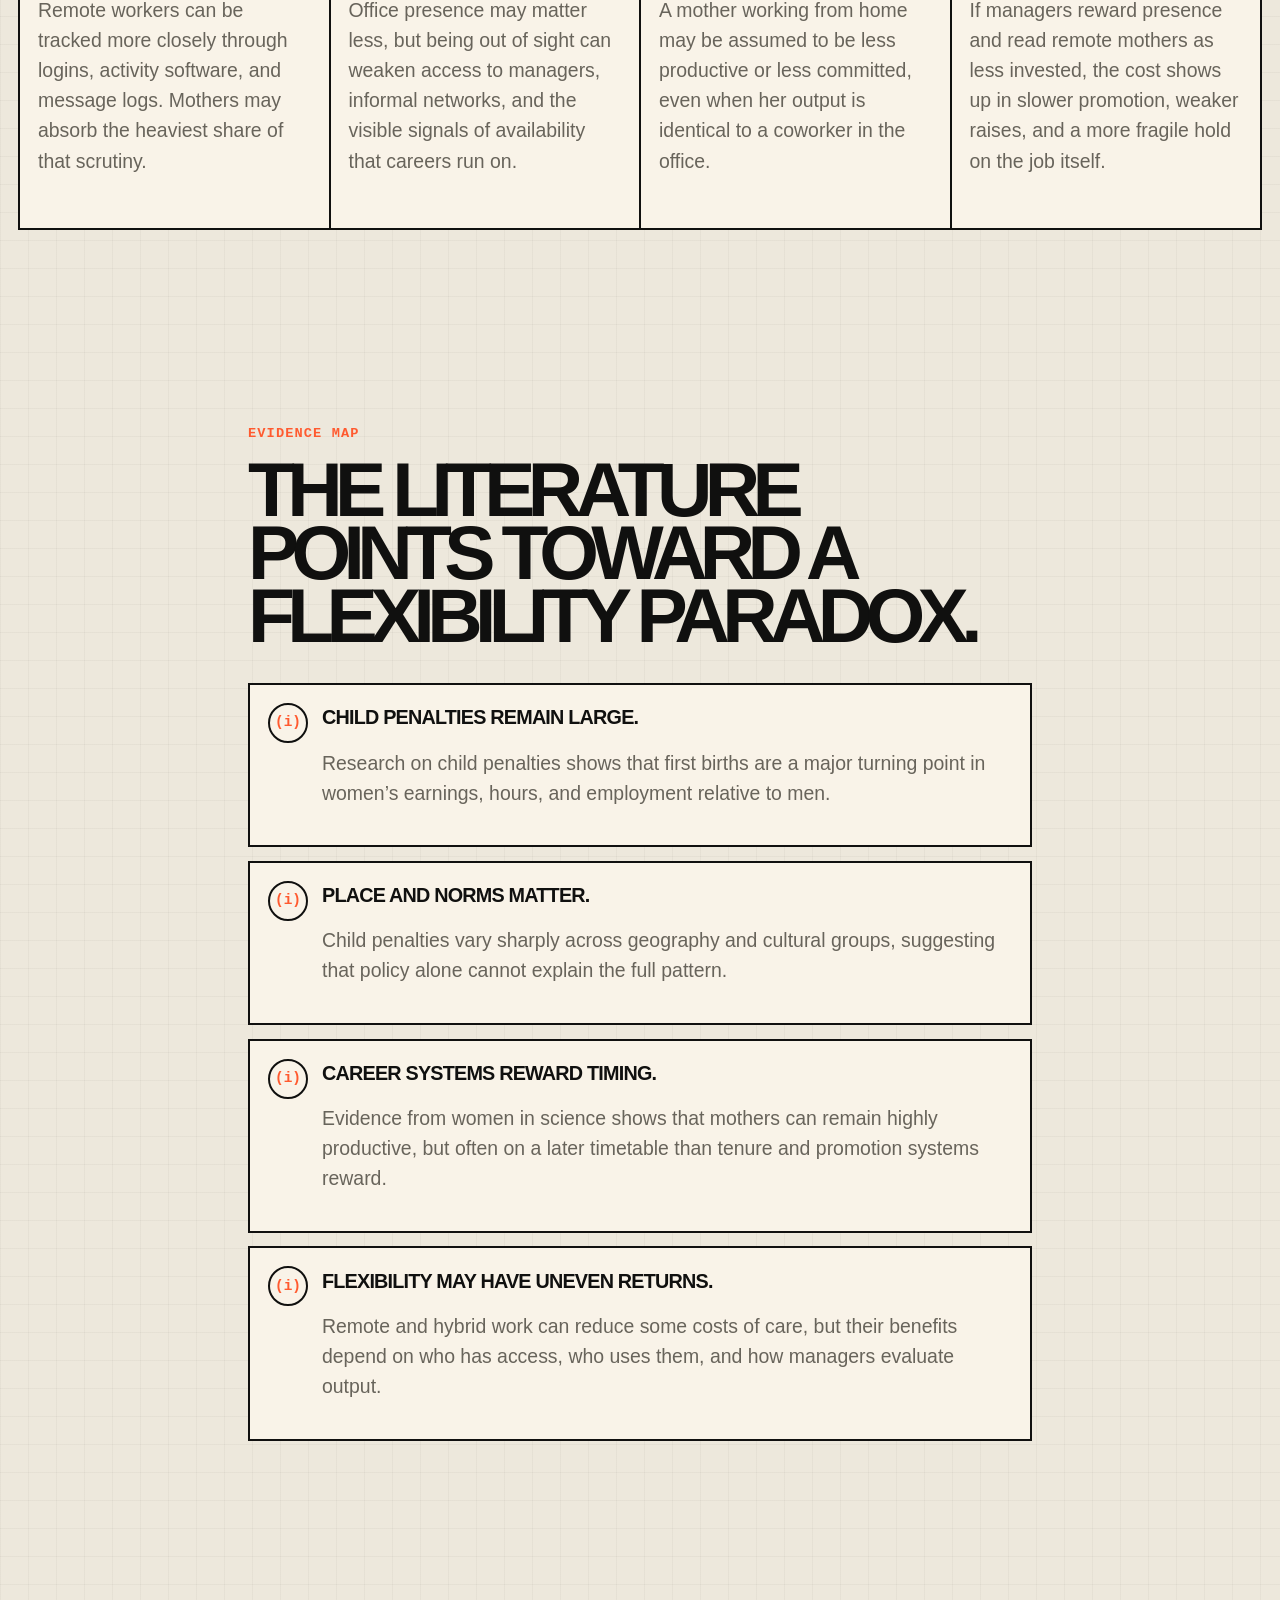
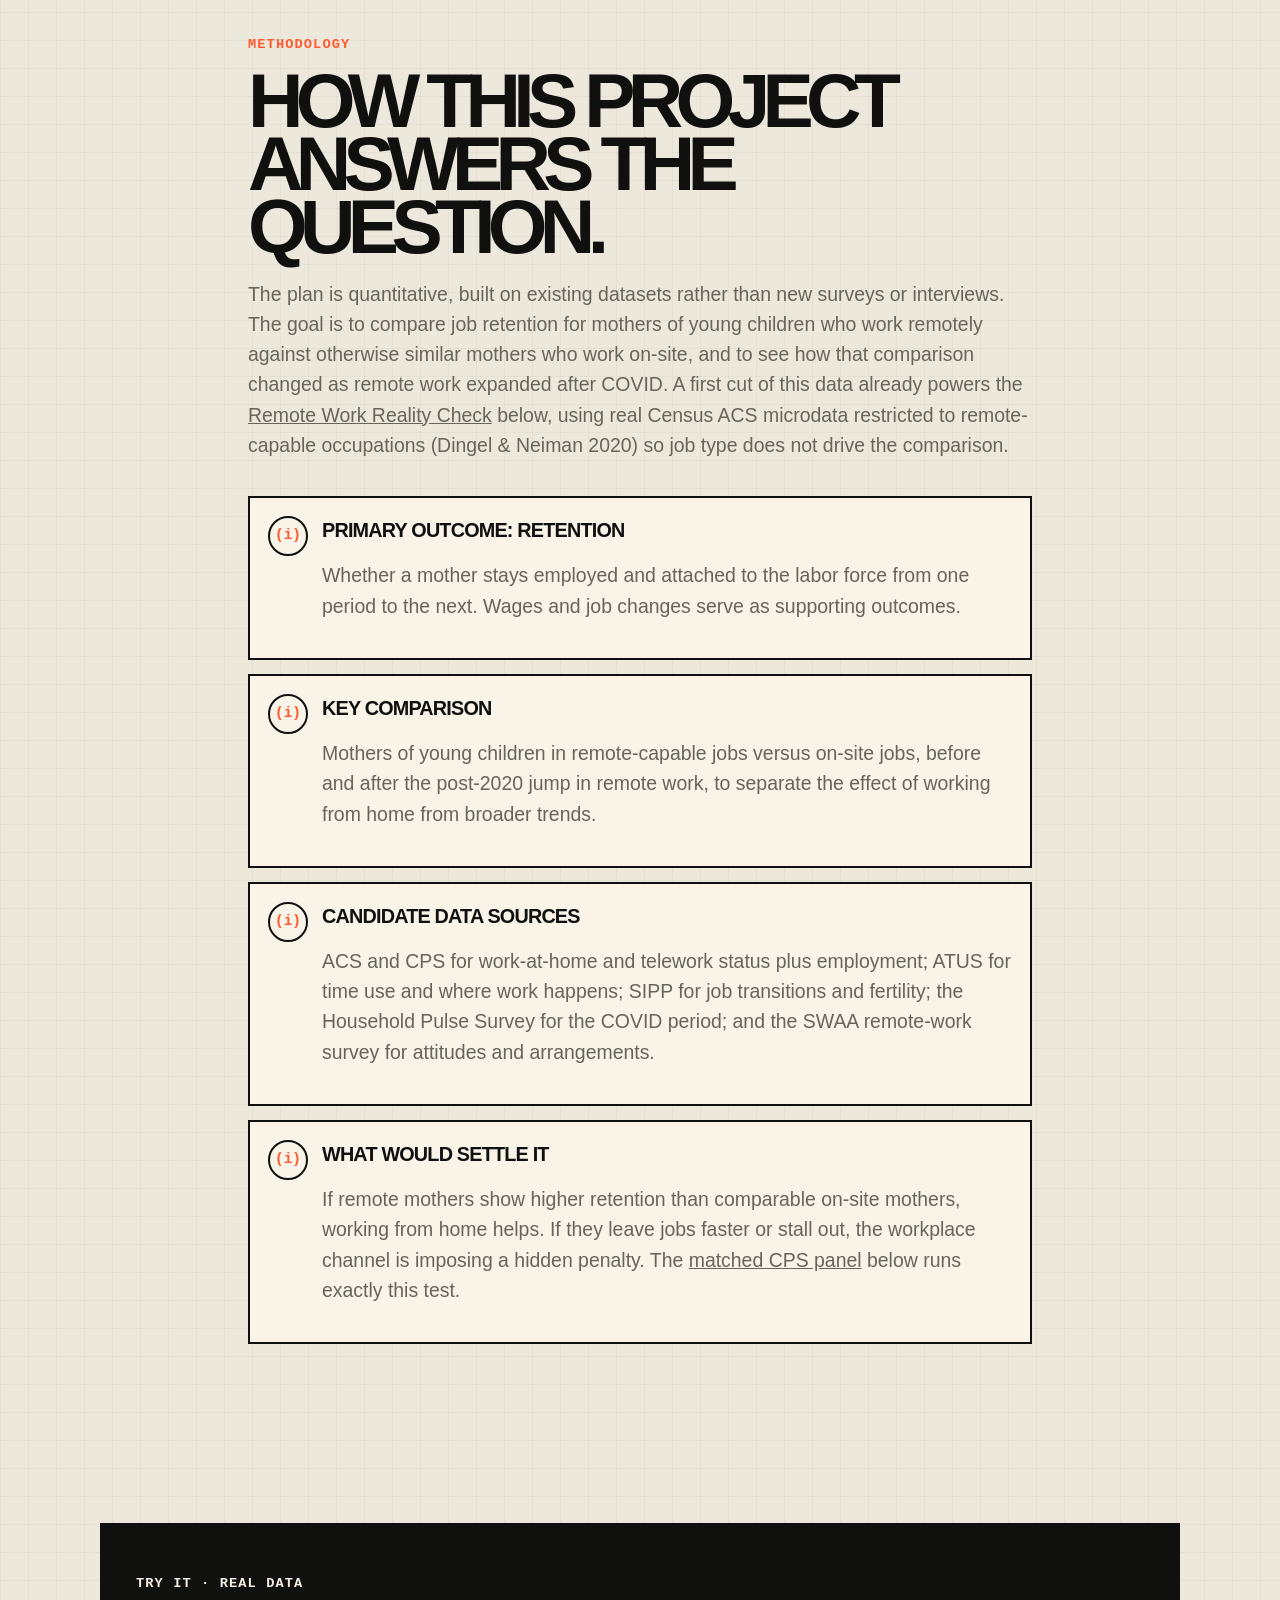
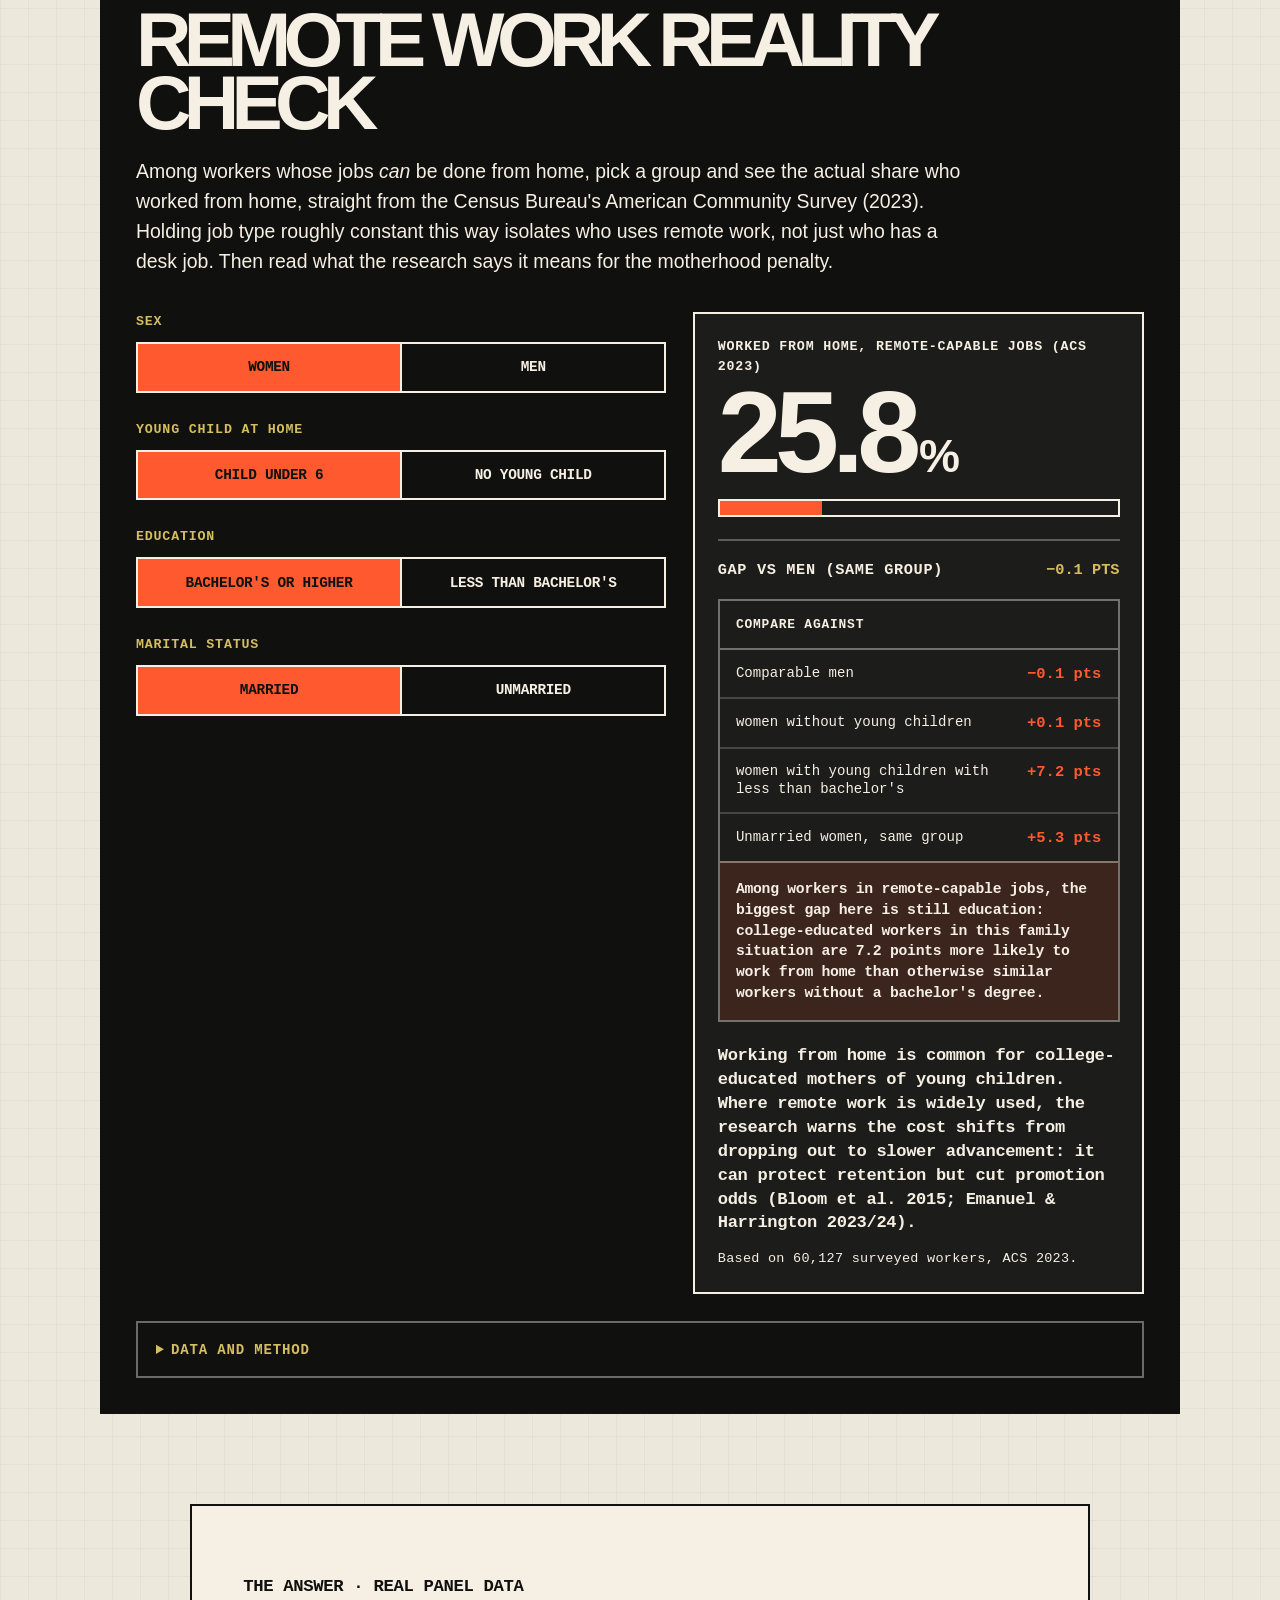
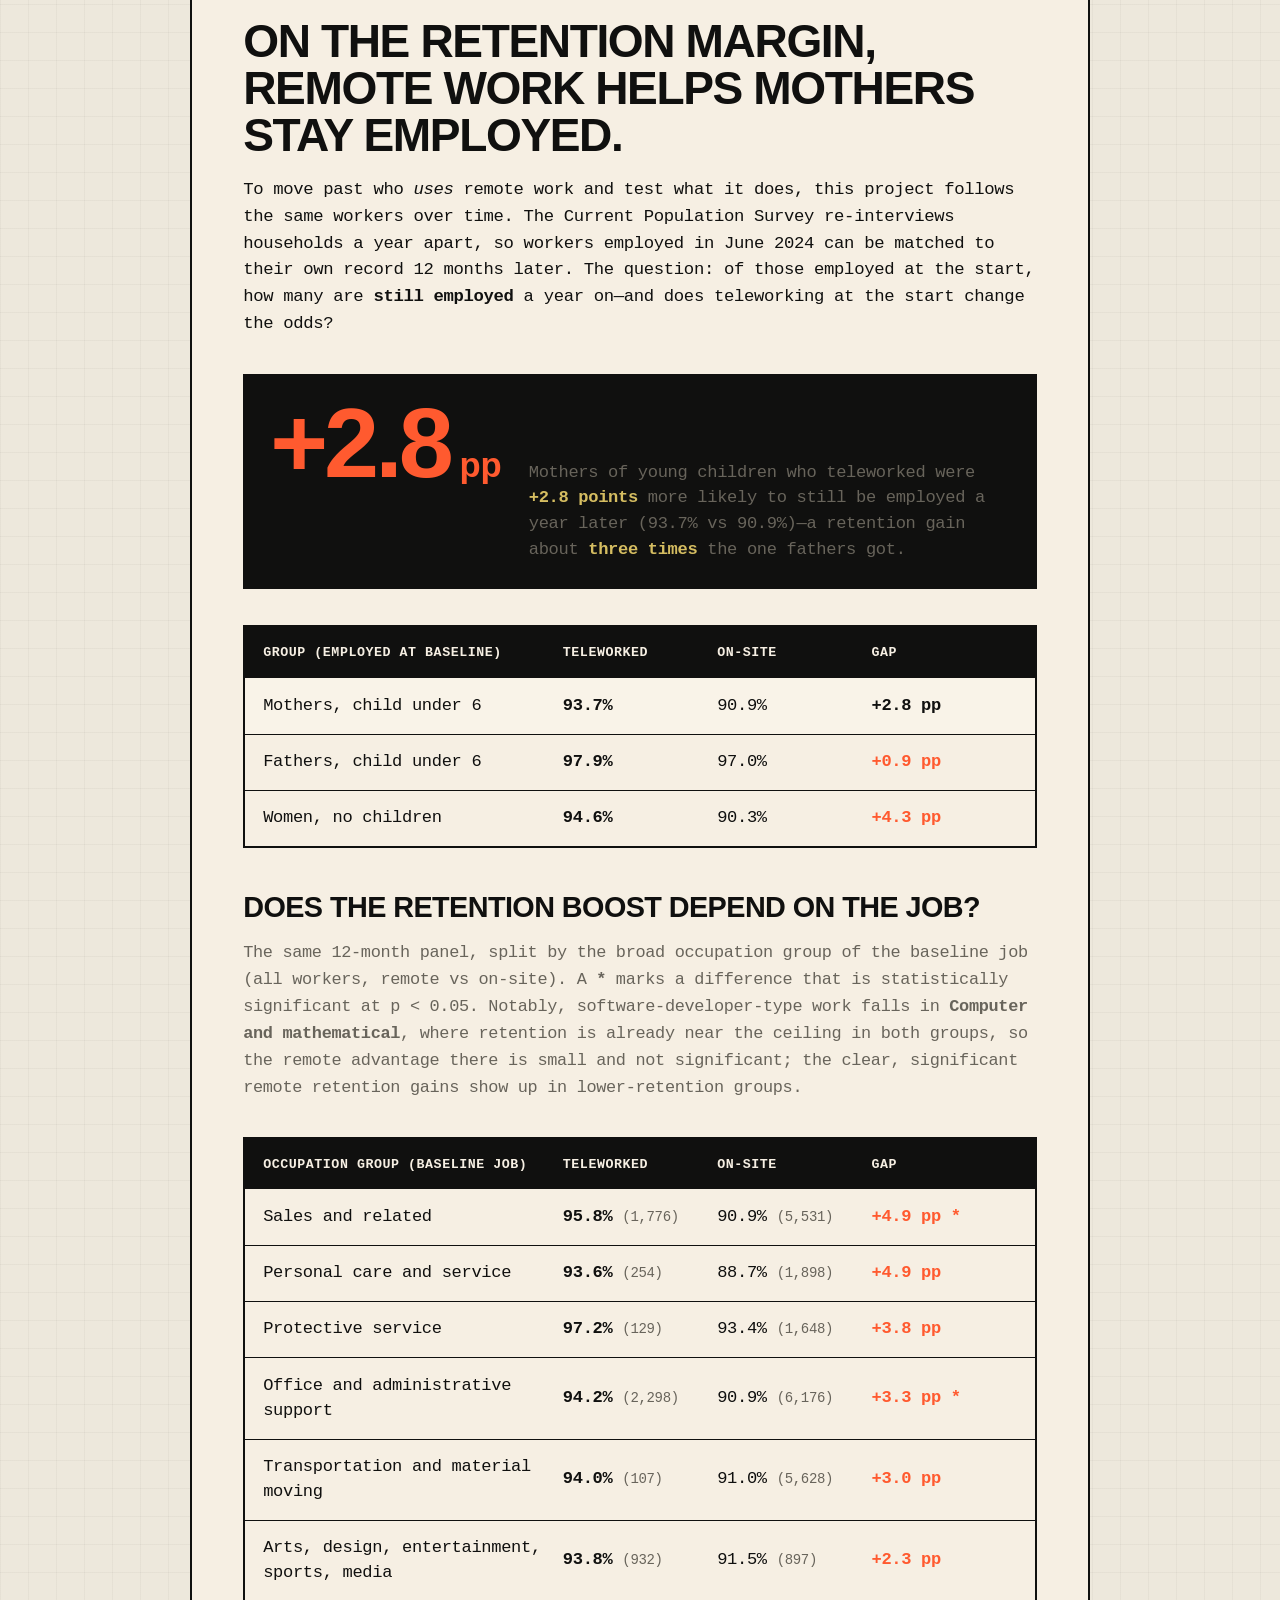
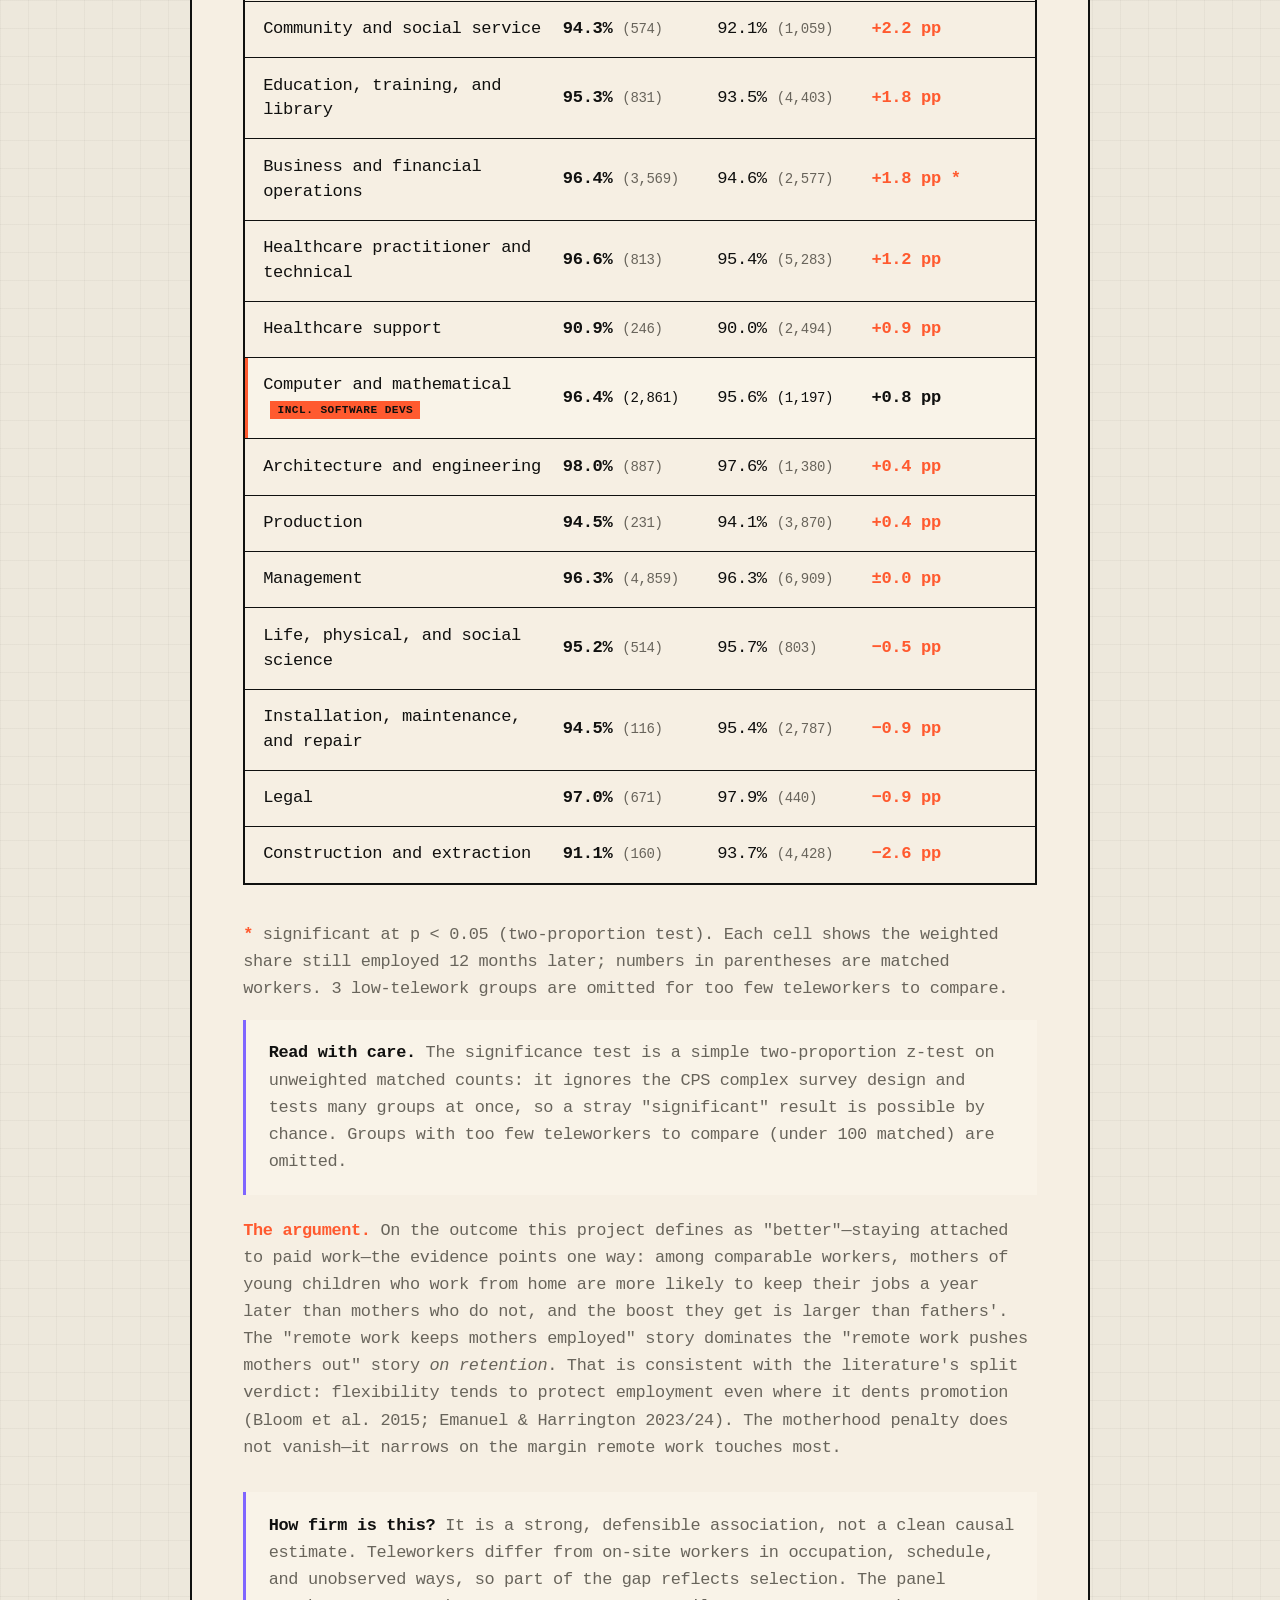
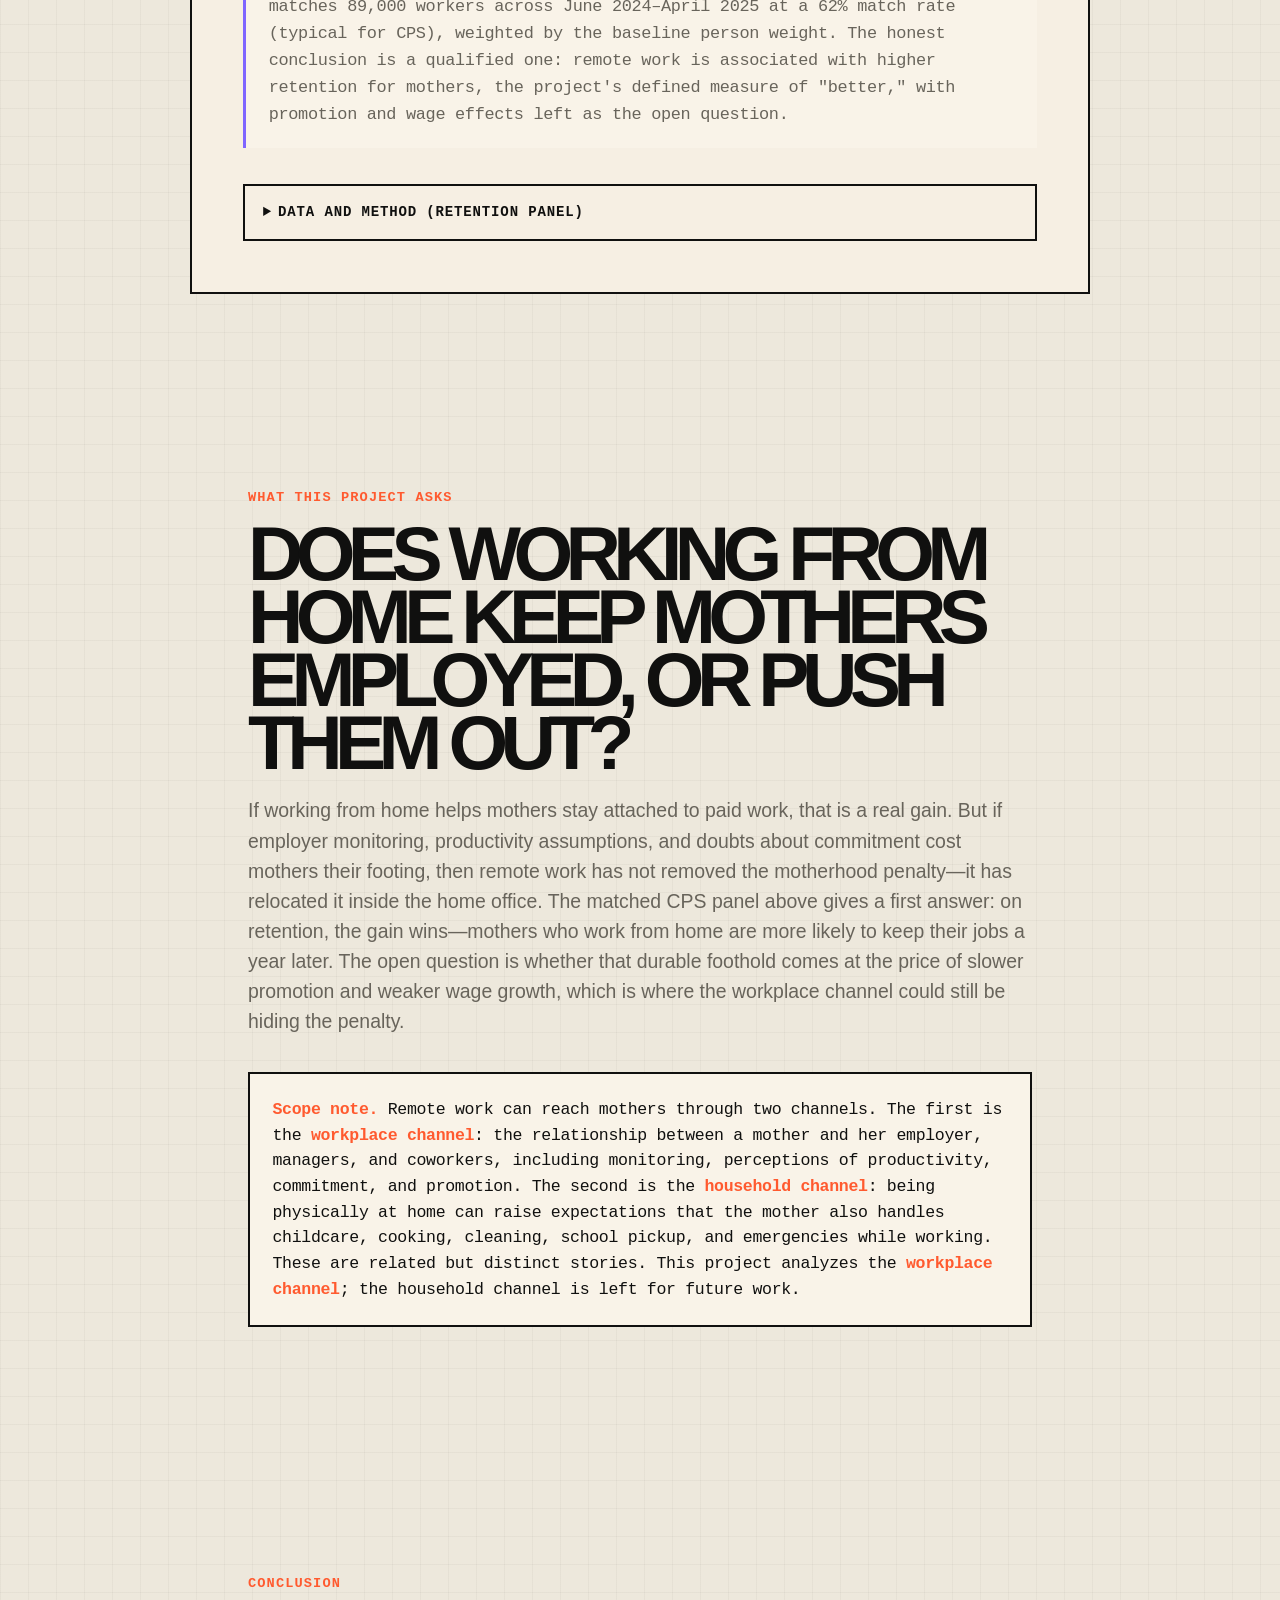
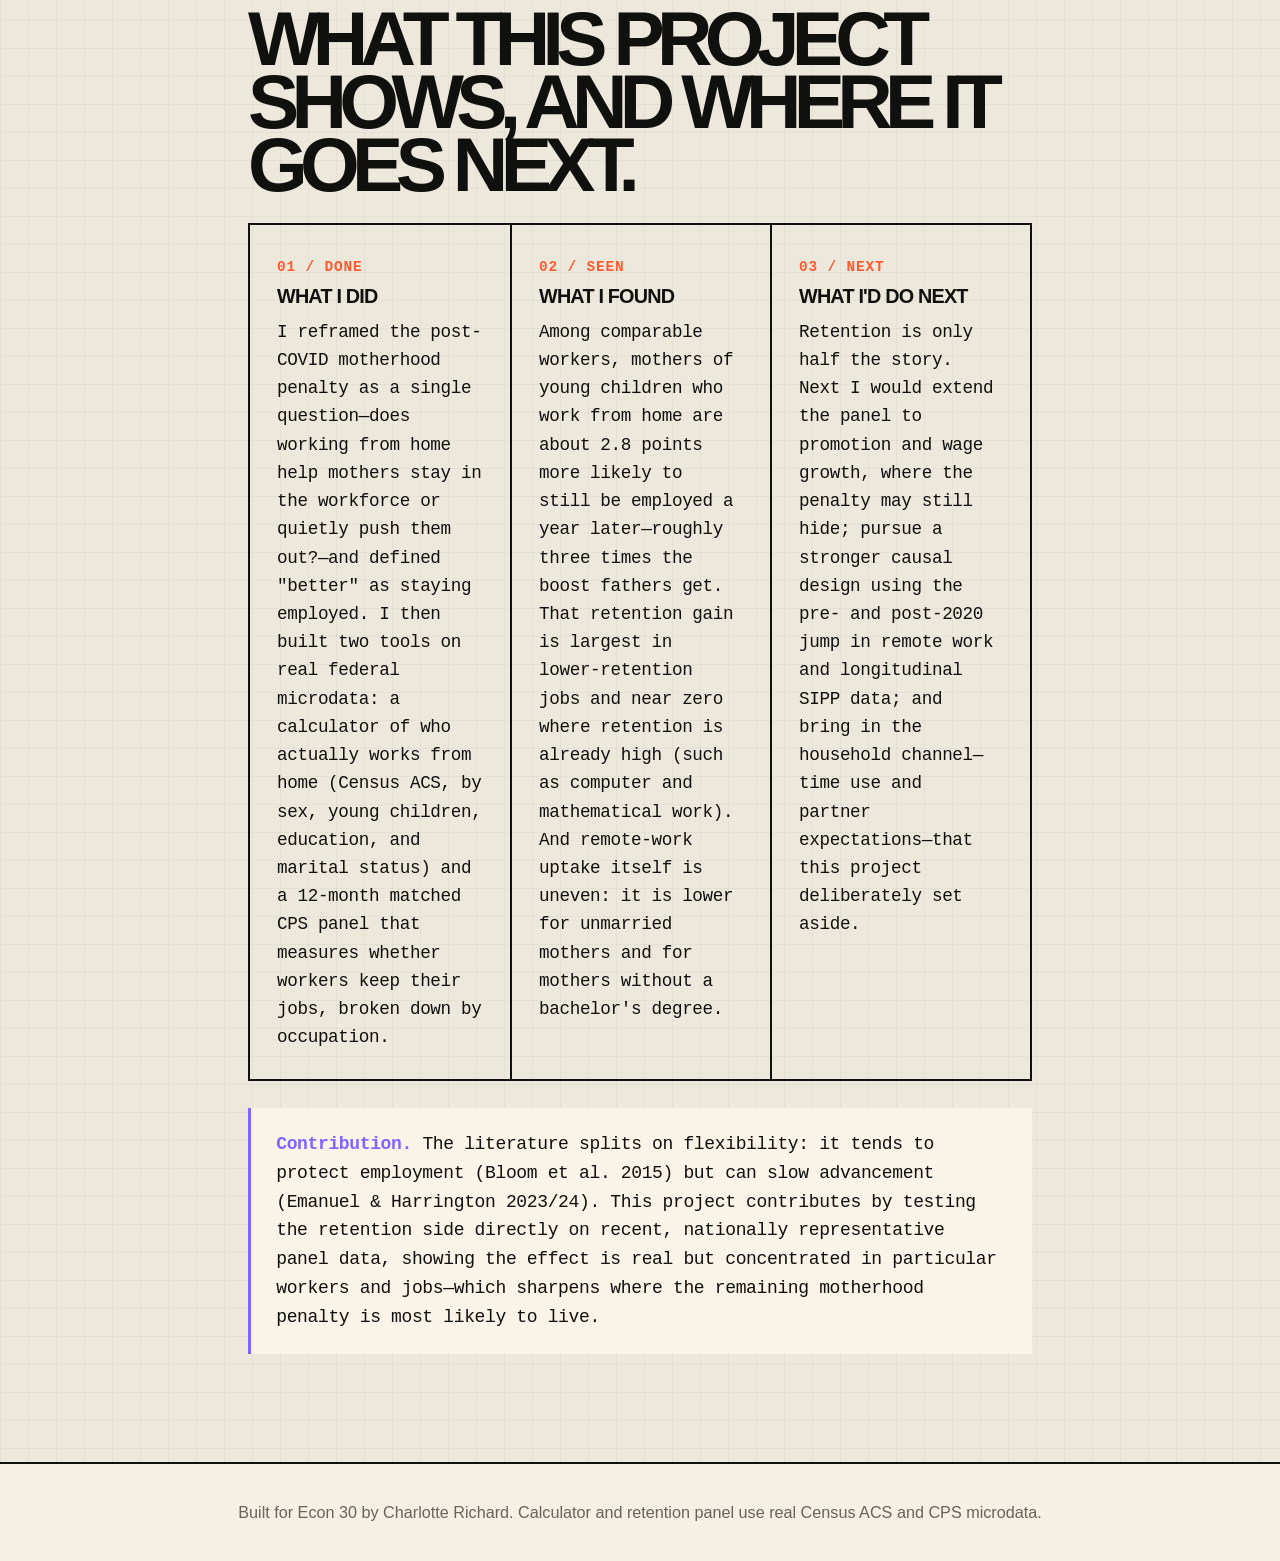
==== commit 37b20570: "Add conclusion section, fix reading-list link, enlarge text Add a final Conclusion section (done / f" ====
--- a/website/index.html
+++ b/website/index.html
@@ -15,6 +15,7 @@
       <a href="#methods">Methods</a>
       <a href="#calculator">Calculator</a>
       <a href="#finding">Finding</a>
+      <a href="#conclusion">Conclusion</a>
     </nav>
 
     <div class="hero__grid">
@@ -300,7 +301,7 @@
             <li><strong>Distance erodes advancement.</strong> Emanuel &amp; Harrington (2023/24) and Emanuel, Harrington &amp; Pallais (2023) find remote workers are promoted less and lose in-person mentoring, with larger effects for women and junior workers.</li>
             <li><strong>Mothers and remote work.</strong> Collins, Landivar, Ruppanner &amp; Scarborough (2021) and Goldin (2014; 2021) link flexibility to whether mothers stay attached to paid work, and at what career cost.</li>
           </ul>
-          <p>Full citations are in the project <a href="../knowledge%20base/reading-list.md">reading list</a>.</p>
+          <p>Full citations are in the project <a href="https://github.com/carich-a11y/econ30-lab4/blob/main/knowledge%20base/reading-list.md" target="_blank" rel="noopener">reading list</a>.</p>
         </div>
       </details>
     </section>
@@ -384,7 +385,7 @@
           <p>
             Built from the U.S. Census Bureau's Current Population Survey basic monthly public-use files. CPS uses a 4-8-4 rotation, so a person in month-in-sample 1–4 returns 12 months later in month-in-sample 5–8. Workers employed at baseline (<code>PEMLR = 1</code>) who answered the telework item (<code>PTTLWK</code>, available June 2024+) are matched to their record 12 months later on household and person identifiers (<code>HRHHID</code>, <code>HRHHID2</code>, <code>PULINENO</code>), validated on sex and age. "Still employed" is <code>PEMLR</code> 1–2 at follow-up; "teleworked" is <code>PTTLWK = 1</code> at baseline; "young child" is an own child under 6 (<code>PRCHLD</code>); ages 18–50. The numbers are generated by <code>code/fetch_cps_retention.py</code> and stored in <code>website/data/retention.js</code>.
           </p>
-          <p>Full citations are in the project <a href="../knowledge%20base/reading-list.md">reading list</a>.</p>
+          <p>Full citations are in the project <a href="https://github.com/carich-a11y/econ30-lab4/blob/main/knowledge%20base/reading-list.md" target="_blank" rel="noopener">reading list</a>.</p>
         </div>
       </details>
     </section>
@@ -399,10 +400,35 @@
         <strong>Scope note.</strong> Remote work can reach mothers through two channels. The first is the <strong>workplace channel</strong>: the relationship between a mother and her employer, managers, and coworkers, including monitoring, perceptions of productivity, commitment, and promotion. The second is the <strong>household channel</strong>: being physically at home can raise expectations that the mother also handles childcare, cooking, cleaning, school pickup, and emergencies while working. These are related but distinct stories. This project analyzes the <strong>workplace channel</strong>; the household channel is left for future work.
       </p>
     </section>
+
+    <section class="article-section conclusion" id="conclusion">
+      <p class="section-kicker">Conclusion</p>
+      <h2>What this project shows, and where it goes next.</h2>
+      <div class="conclusion-grid">
+        <article>
+          <span class="conclusion-step">01 / Done</span>
+          <h3>What I did</h3>
+          <p>I reframed the post-COVID motherhood penalty as a single question—does working from home help mothers stay in the workforce or quietly push them out?—and defined "better" as staying employed. I then built two tools on real federal microdata: a calculator of who actually works from home (Census ACS, by sex, young children, education, and marital status) and a 12-month matched CPS panel that measures whether workers keep their jobs, broken down by occupation.</p>
+        </article>
+        <article>
+          <span class="conclusion-step">02 / Seen</span>
+          <h3>What I found</h3>
+          <p>Among comparable workers, mothers of young children who work from home are about 2.8 points more likely to still be employed a year later—roughly three times the boost fathers get. That retention gain is largest in lower-retention jobs and near zero where retention is already high (such as computer and mathematical work). And remote-work uptake itself is uneven: it is lower for unmarried mothers and for mothers without a bachelor's degree.</p>
+        </article>
+        <article>
+          <span class="conclusion-step">03 / Next</span>
+          <h3>What I'd do next</h3>
+          <p>Retention is only half the story. Next I would extend the panel to promotion and wage growth, where the penalty may still hide; pursue a stronger causal design using the pre- and post-2020 jump in remote work and longitudinal SIPP data; and bring in the household channel—time use and partner expectations—that this project deliberately set aside.</p>
+        </article>
+      </div>
+      <p class="contribution">
+        <strong>Contribution.</strong> The literature splits on flexibility: it tends to protect employment (Bloom et al. 2015) but can slow advancement (Emanuel &amp; Harrington 2023/24). This project contributes by testing the retention side directly on recent, nationally representative panel data, showing the effect is real but concentrated in particular workers and jobs—which sharpens where the remaining motherhood penalty is most likely to live.
+      </p>
+    </section>
   </main>
 
   <footer class="site-footer">
-    <p>Built for Econ 30. Try the career flexibility calculator above.</p>
+    <p>Built for Econ 30 by Charlotte Richard. Calculator and retention panel use real Census ACS and CPS microdata.</p>
   </footer>
 
   <script src="data/wfh.js"></script>
--- a/website/styles.css
+++ b/website/styles.css
@@ -18,6 +18,7 @@
 
 html {
   scroll-behavior: smooth;
+  font-size: 112.5%;
 }
 
 body {
@@ -252,7 +253,8 @@
 
 p {
   color: var(--muted);
-  font-size: 1.02rem;
+  font-size: 1.08rem;
+  line-height: 1.55;
 }
 
 h2 {
@@ -644,11 +646,11 @@
 .calc-notes__body {
   padding: 1rem;
   font-family: var(--mono);
-  font-size: 0.85rem;
+  font-size: 0.95rem;
 }
 
 .calc-notes__body p {
-  font-size: 0.85rem;
+  font-size: 0.95rem;
 }
 
 .calc-notes__body ul {
@@ -693,6 +695,62 @@
 
 .scope-note strong {
   color: var(--accent);
+}
+
+.conclusion-grid {
+  display: grid;
+  grid-template-columns: repeat(3, 1fr);
+  gap: 0;
+  margin: 1.5rem 0 0;
+  border: 2px solid var(--line);
+}
+
+.conclusion-grid article {
+  padding: 1.5rem;
+}
+
+.conclusion-grid article + article {
+  border-left: 2px solid var(--line);
+}
+
+.conclusion-step {
+  display: inline-block;
+  margin-bottom: 0.5rem;
+  font-family: var(--mono);
+  font-size: 0.8rem;
+  font-weight: 800;
+  letter-spacing: 0.06em;
+  text-transform: uppercase;
+  color: var(--accent);
+}
+
+.conclusion-grid h3 {
+  margin: 0 0 0.6rem;
+}
+
+.conclusion-grid p {
+  margin: 0;
+  font-family: var(--mono);
+  font-size: 0.98rem;
+  line-height: 1.6;
+  letter-spacing: -0.02em;
+  color: var(--ink);
+}
+
+.contribution {
+  margin-top: 1.5rem;
+  padding: 1.25rem 1.4rem;
+  border-left: 3px solid var(--accent-2);
+  background: var(--panel);
+  font-family: var(--mono);
+  font-size: 1rem;
+  line-height: 1.6;
+  letter-spacing: -0.02em;
+  color: var(--ink);
+}
+
+.contribution strong {
+  color: var(--accent-2);
 }
 
 /* Retention finding (the conclusion) */
@@ -888,7 +946,7 @@
   max-width: 46rem;
   margin: 0.9rem 0 0;
   font-family: var(--mono);
-  font-size: 0.82rem;
+  font-size: 0.9rem;
   line-height: 1.5;
   letter-spacing: -0.01em;
   color: var(--muted);
@@ -951,7 +1009,8 @@
   }
 
   .stat-strip,
-  .mechanism-grid {
+  .mechanism-grid,
+  .conclusion-grid {
     grid-template-columns: 1fr;
   }
 
@@ -959,6 +1018,11 @@
   .mechanism-card {
     border-right: 0;
     border-bottom: 2px solid var(--line);
+  }
+
+  .conclusion-grid article + article {
+    border-left: 0;
+    border-top: 2px solid var(--line);
   }
 
   .hero-meta {
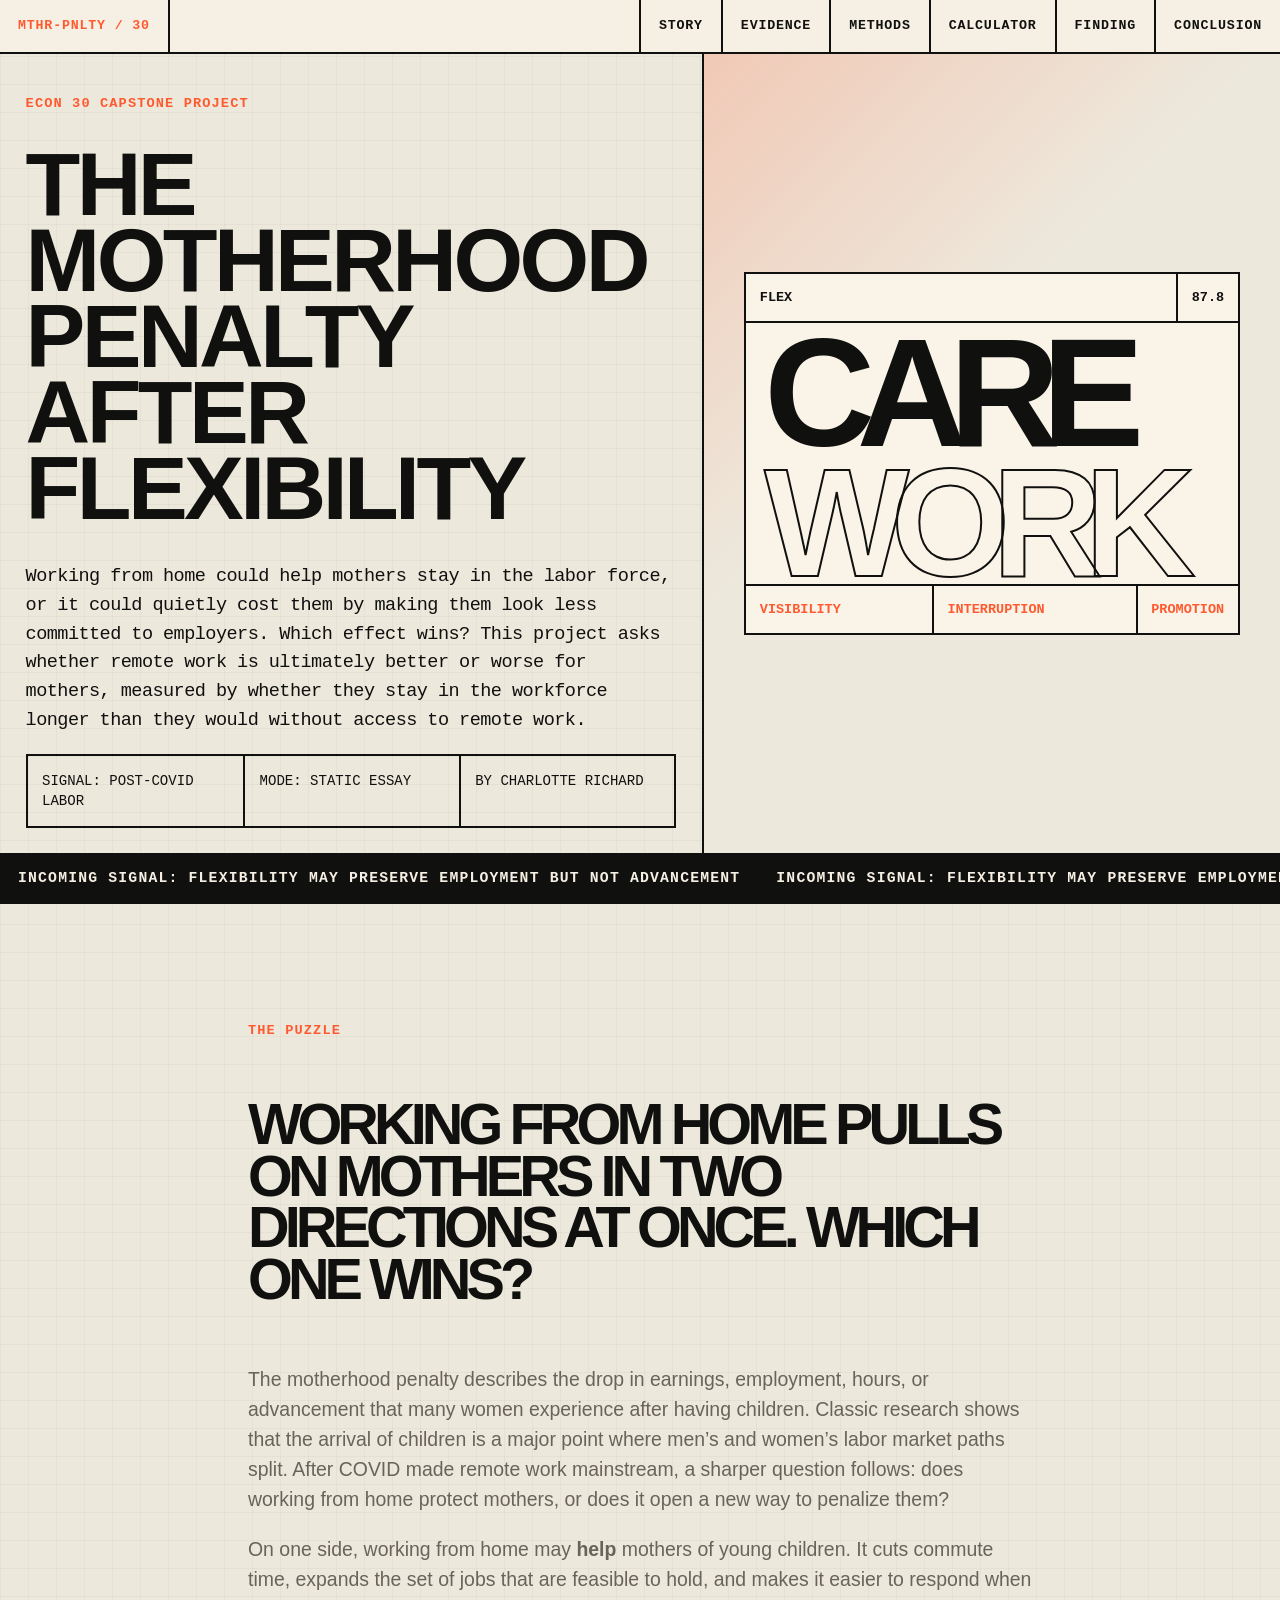
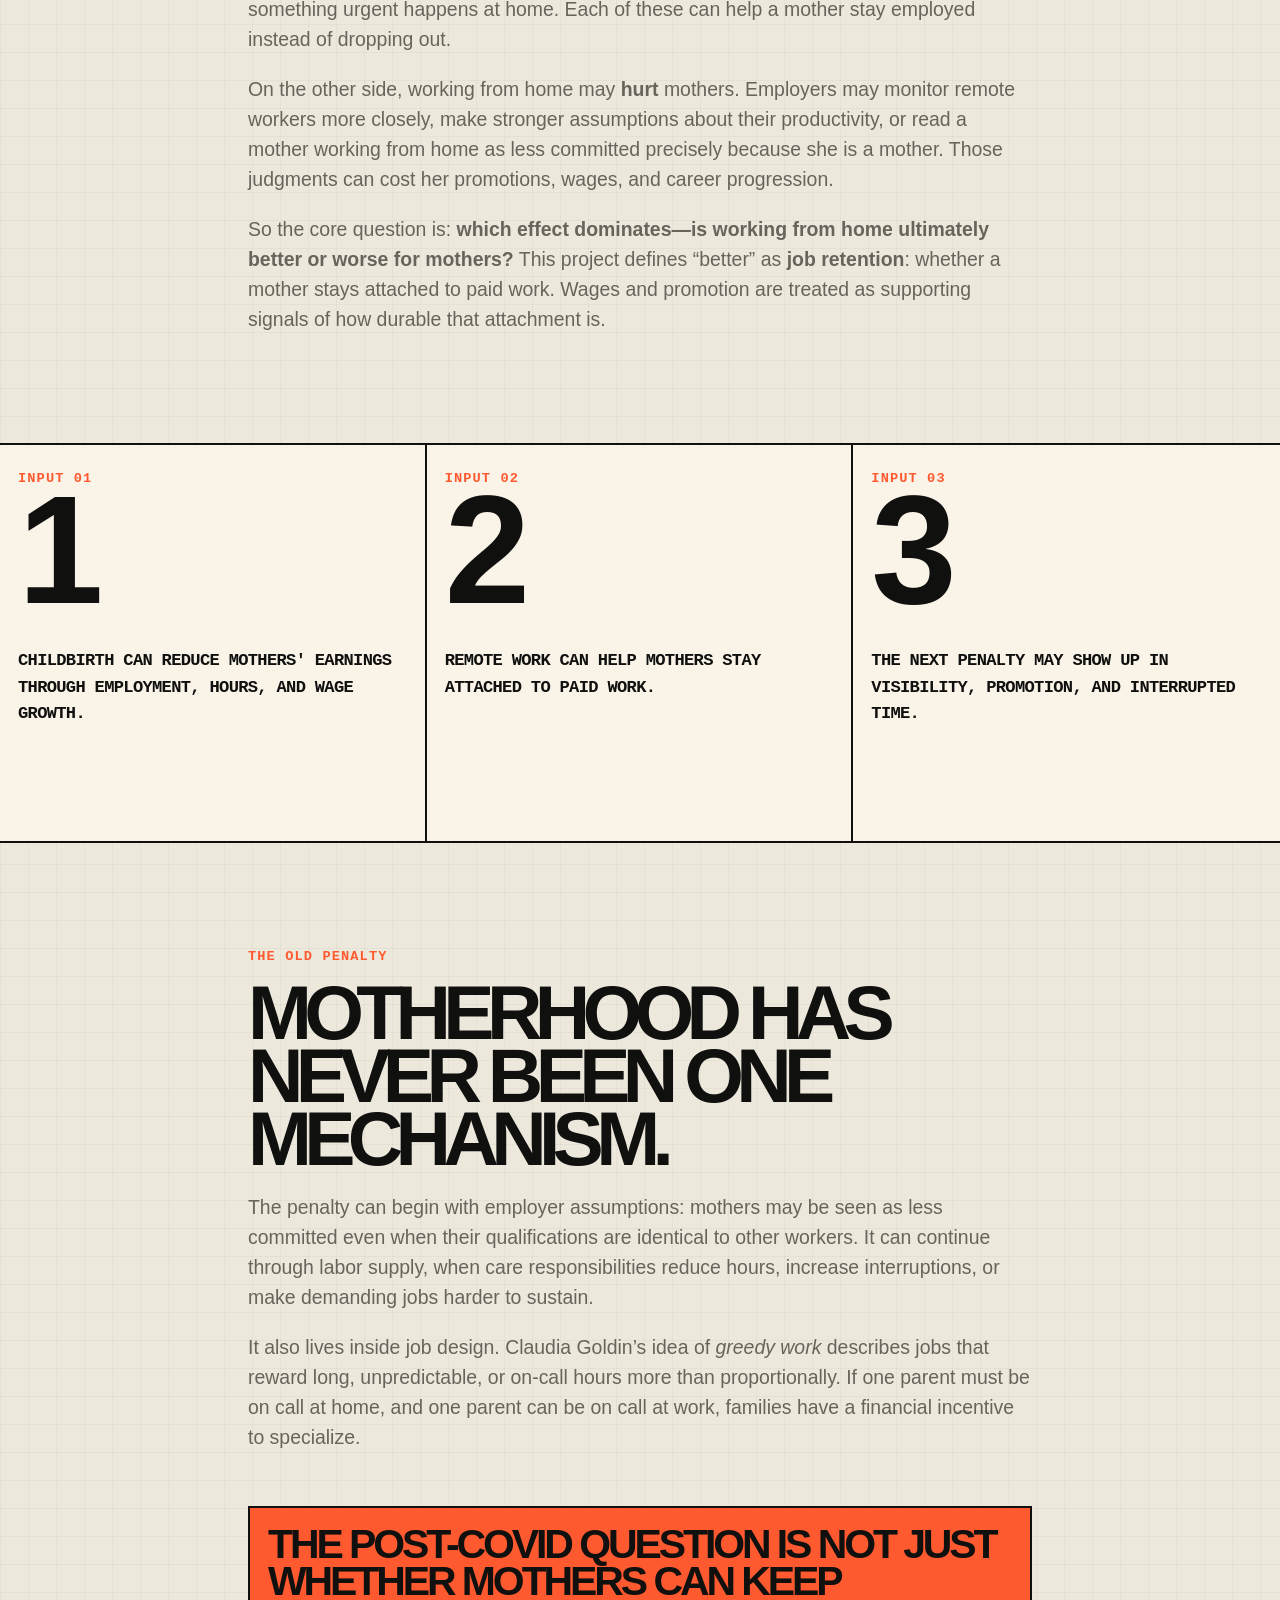
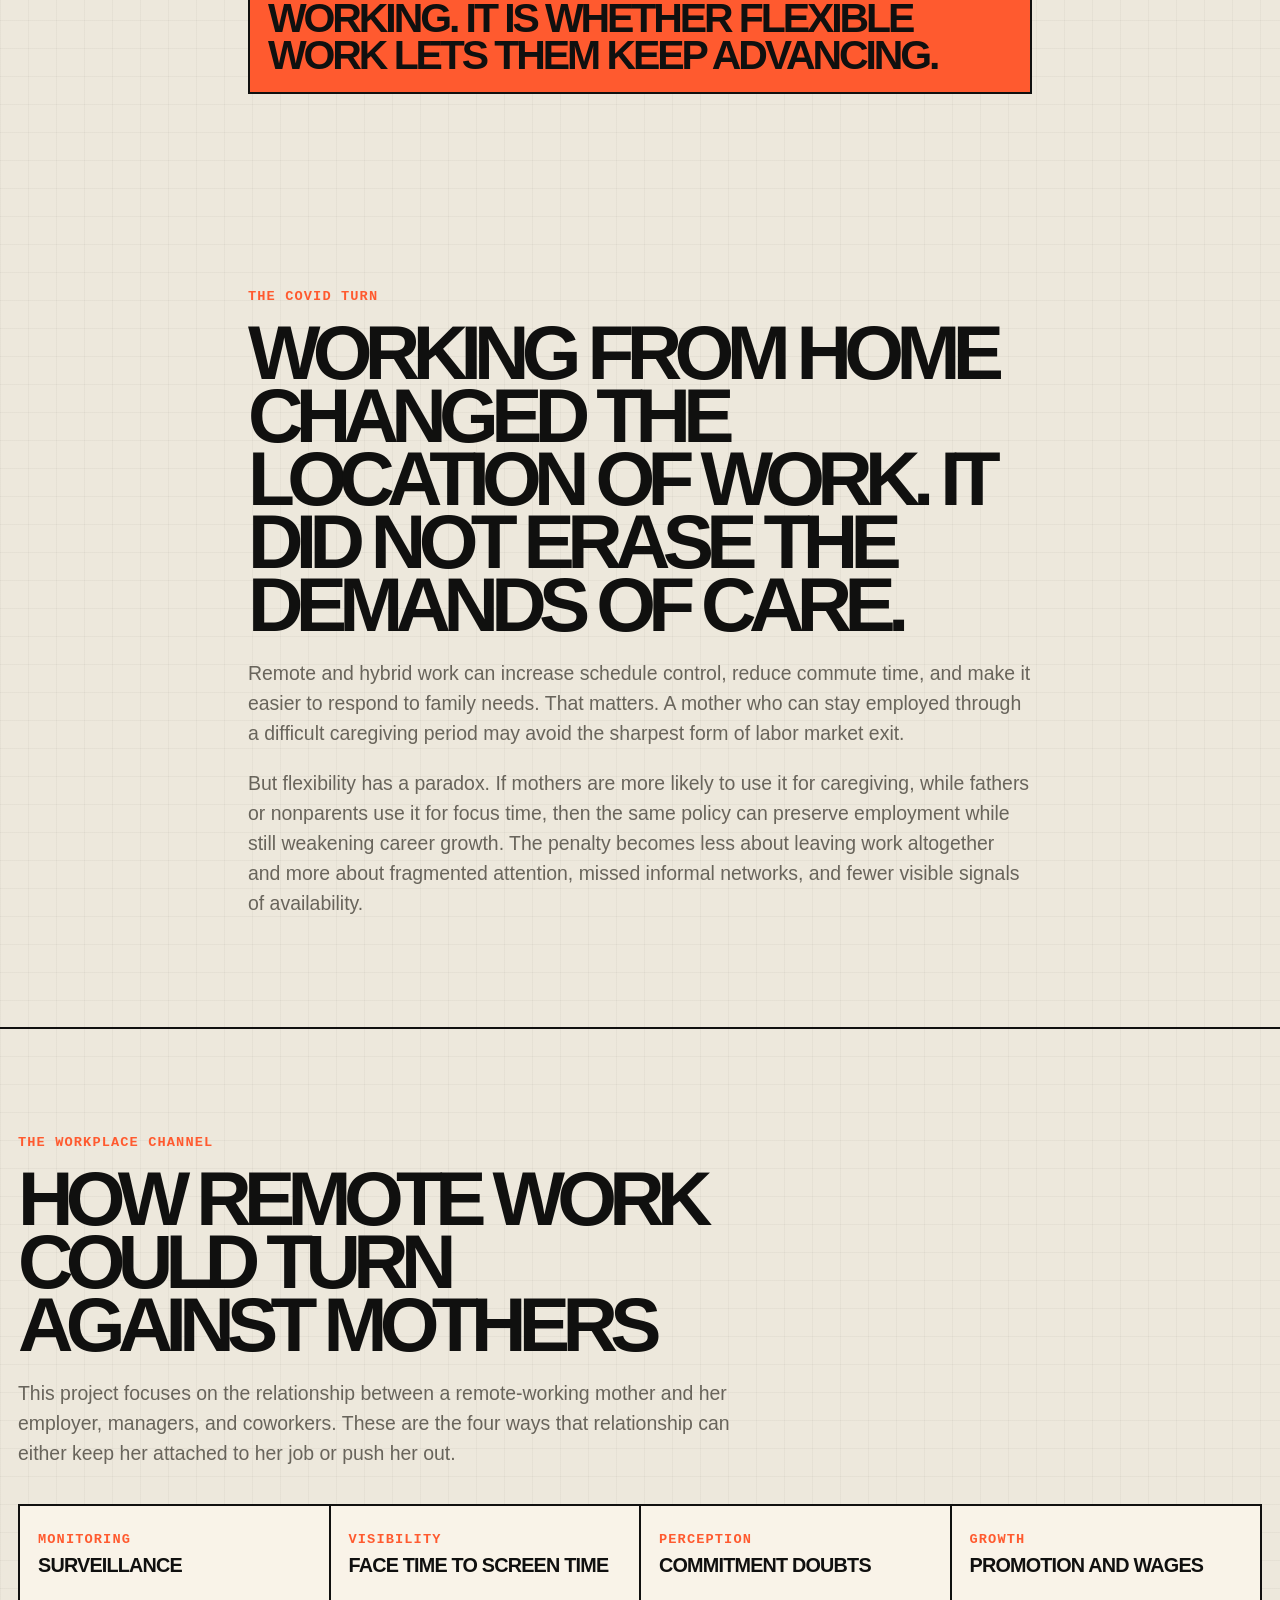
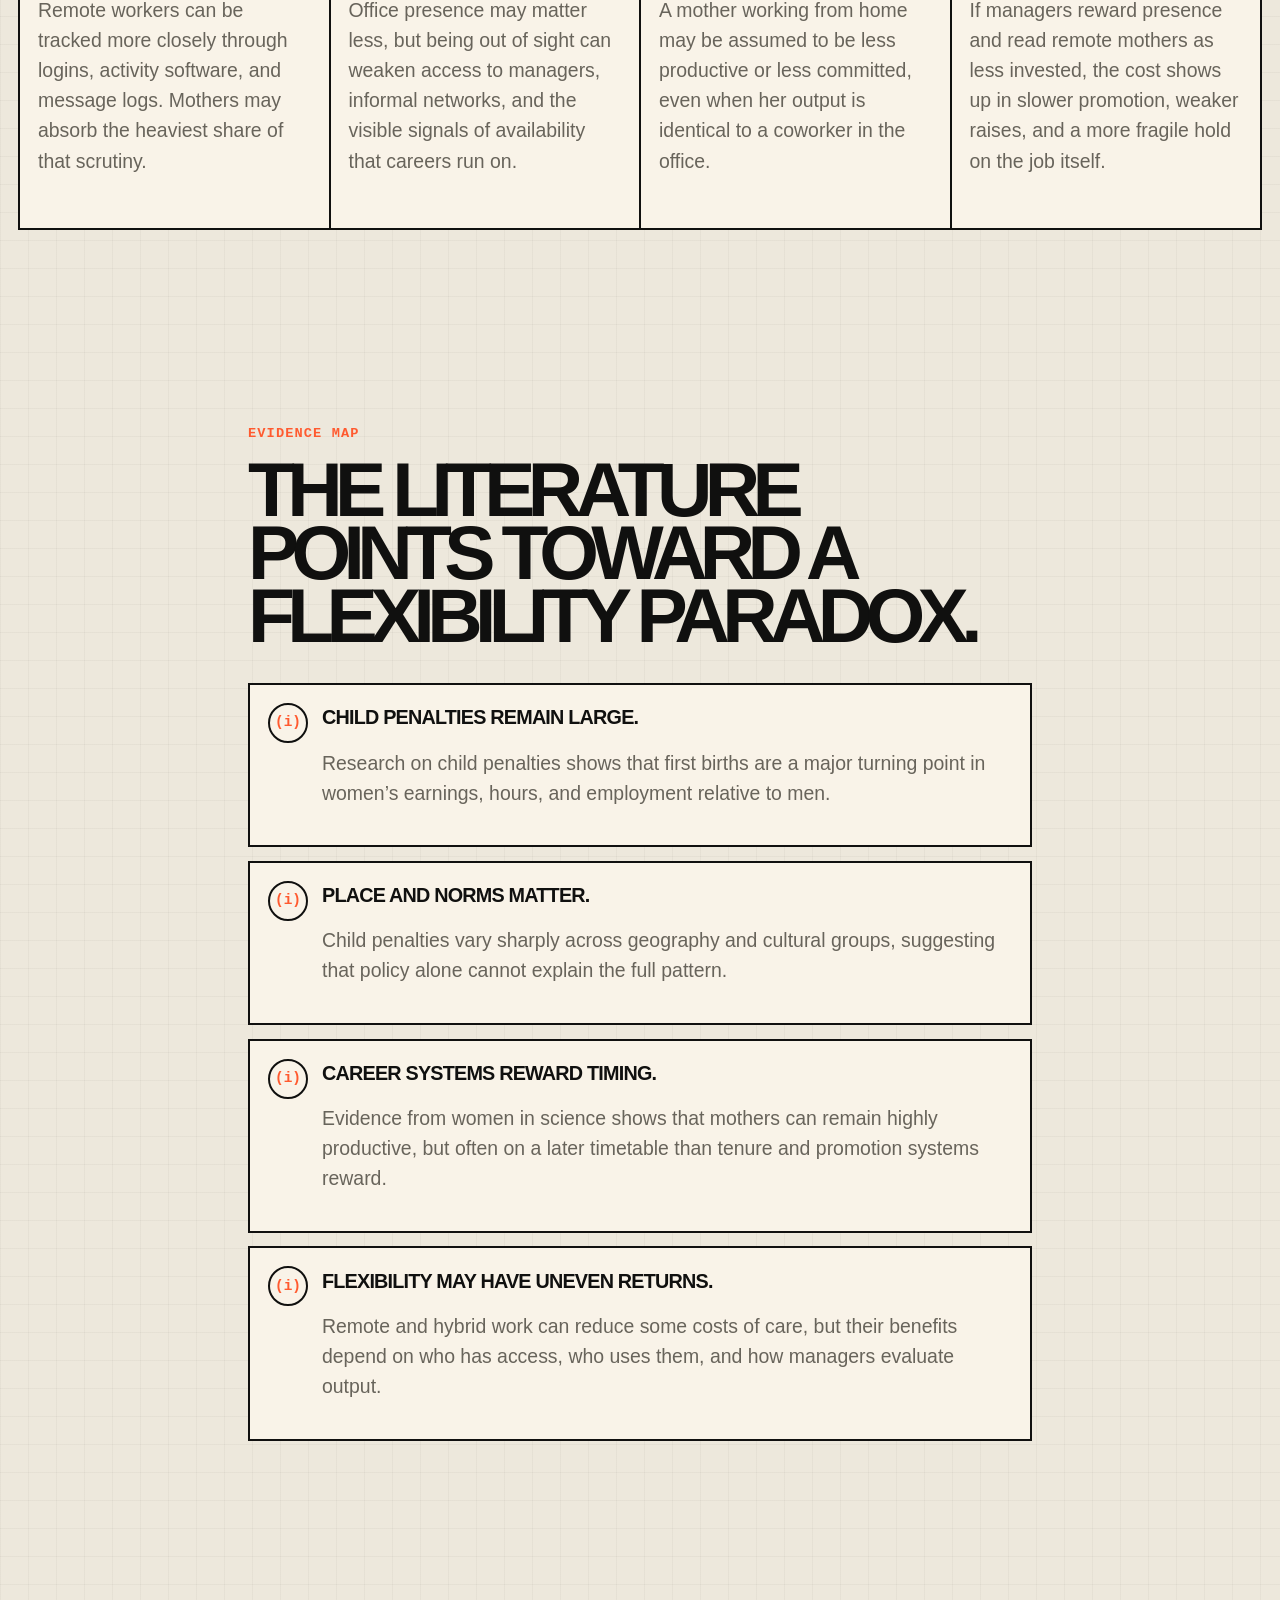
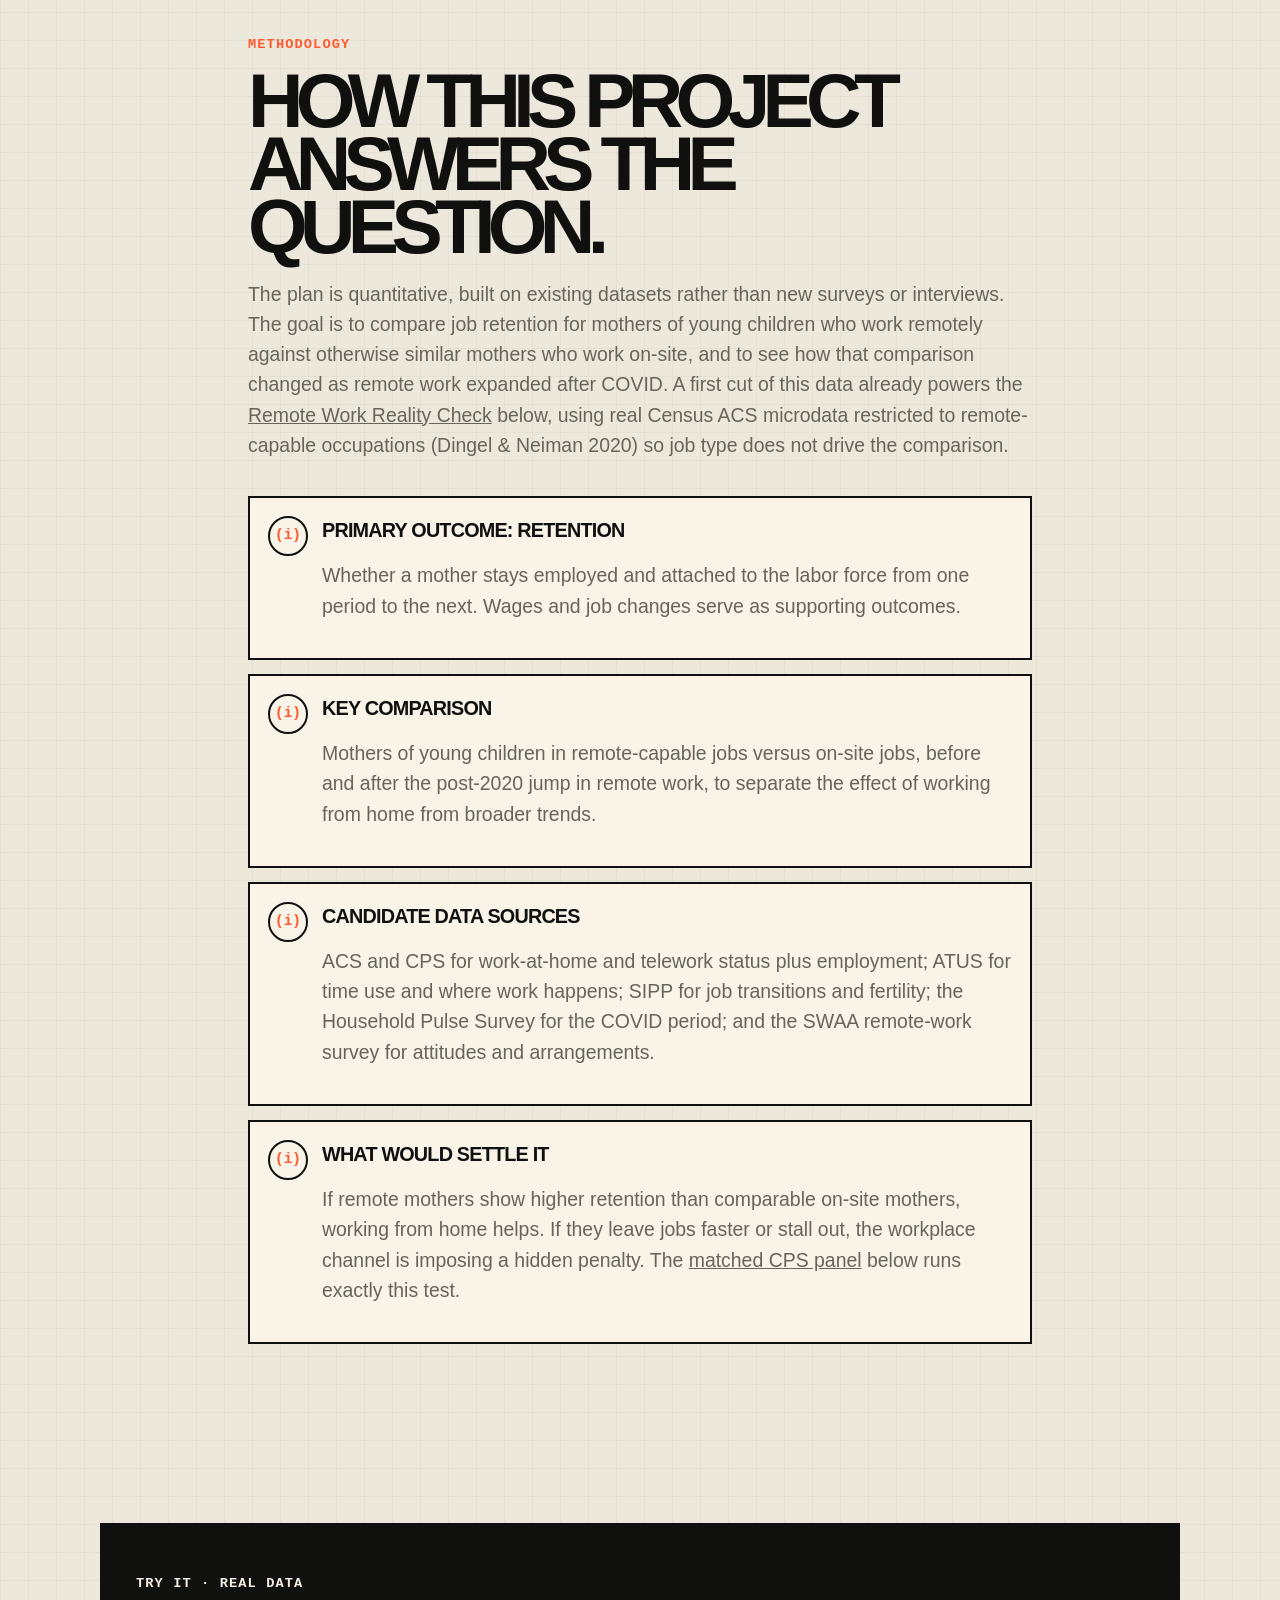
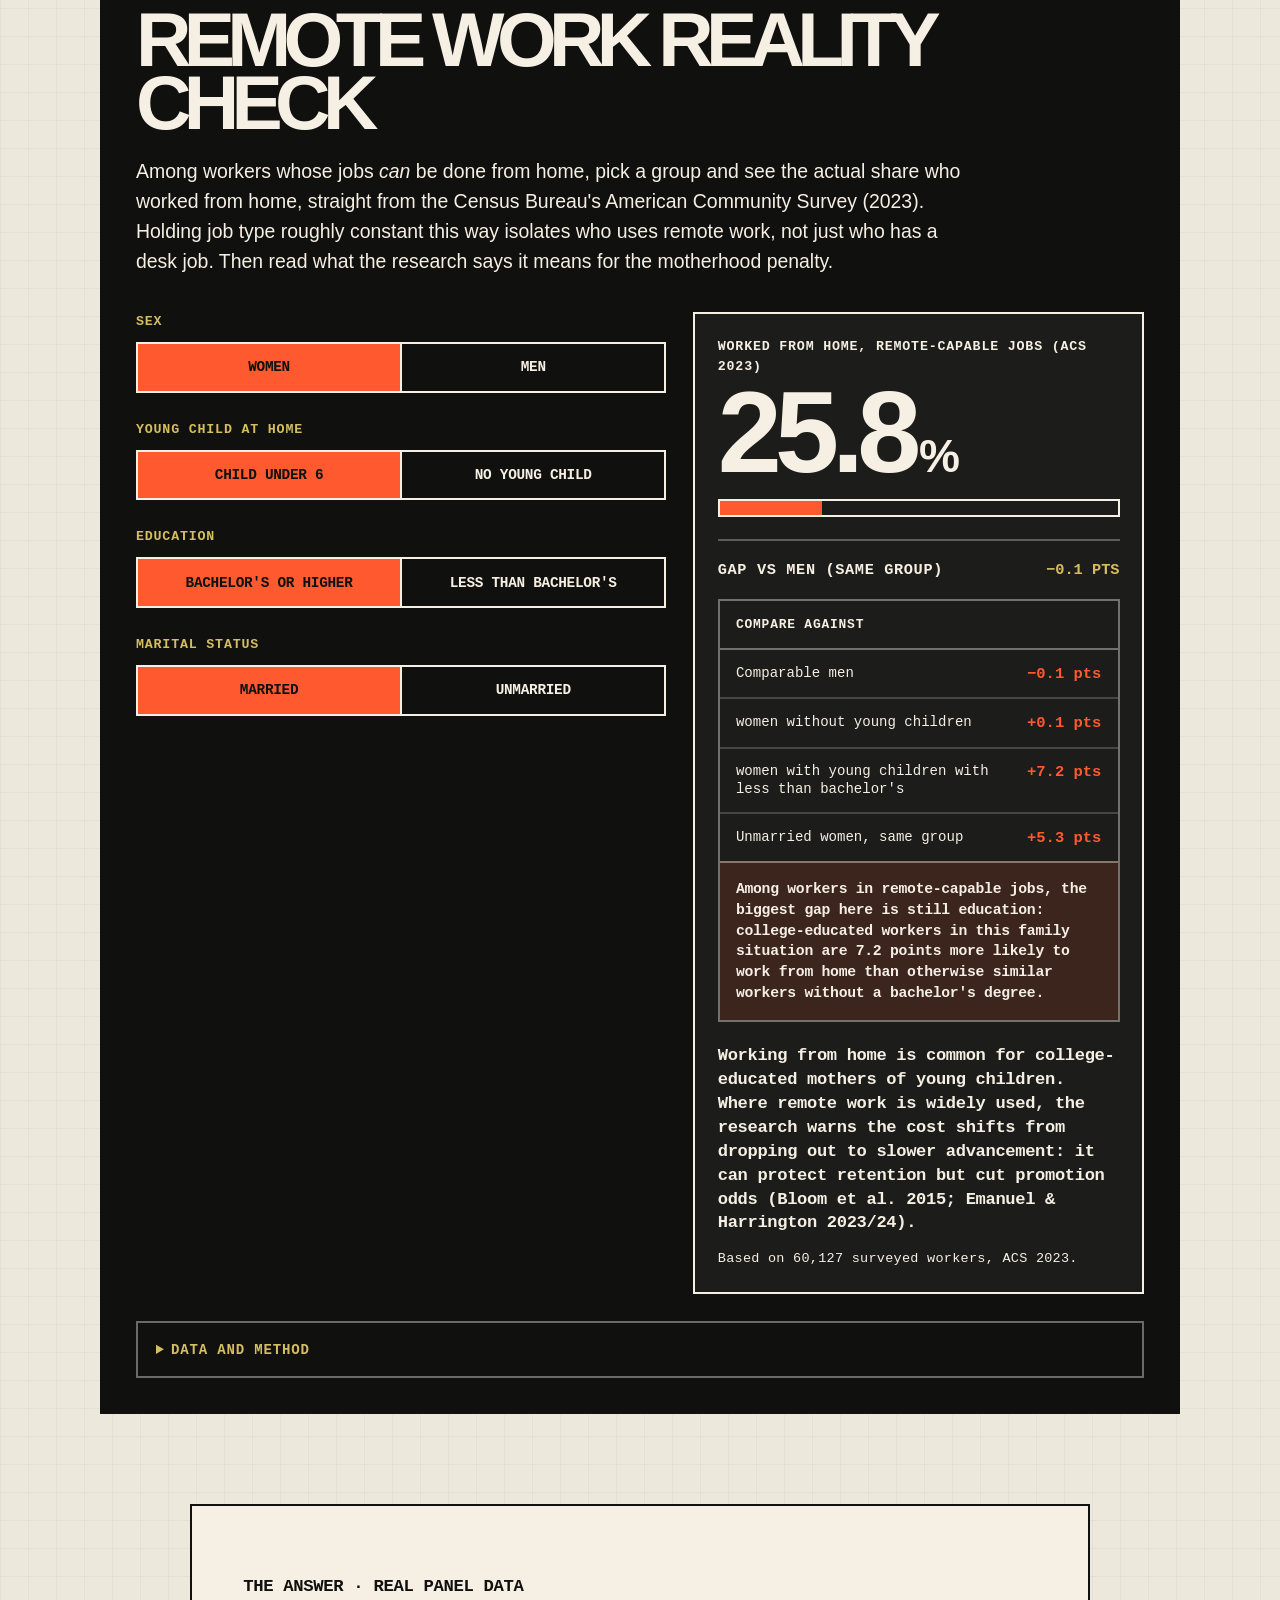
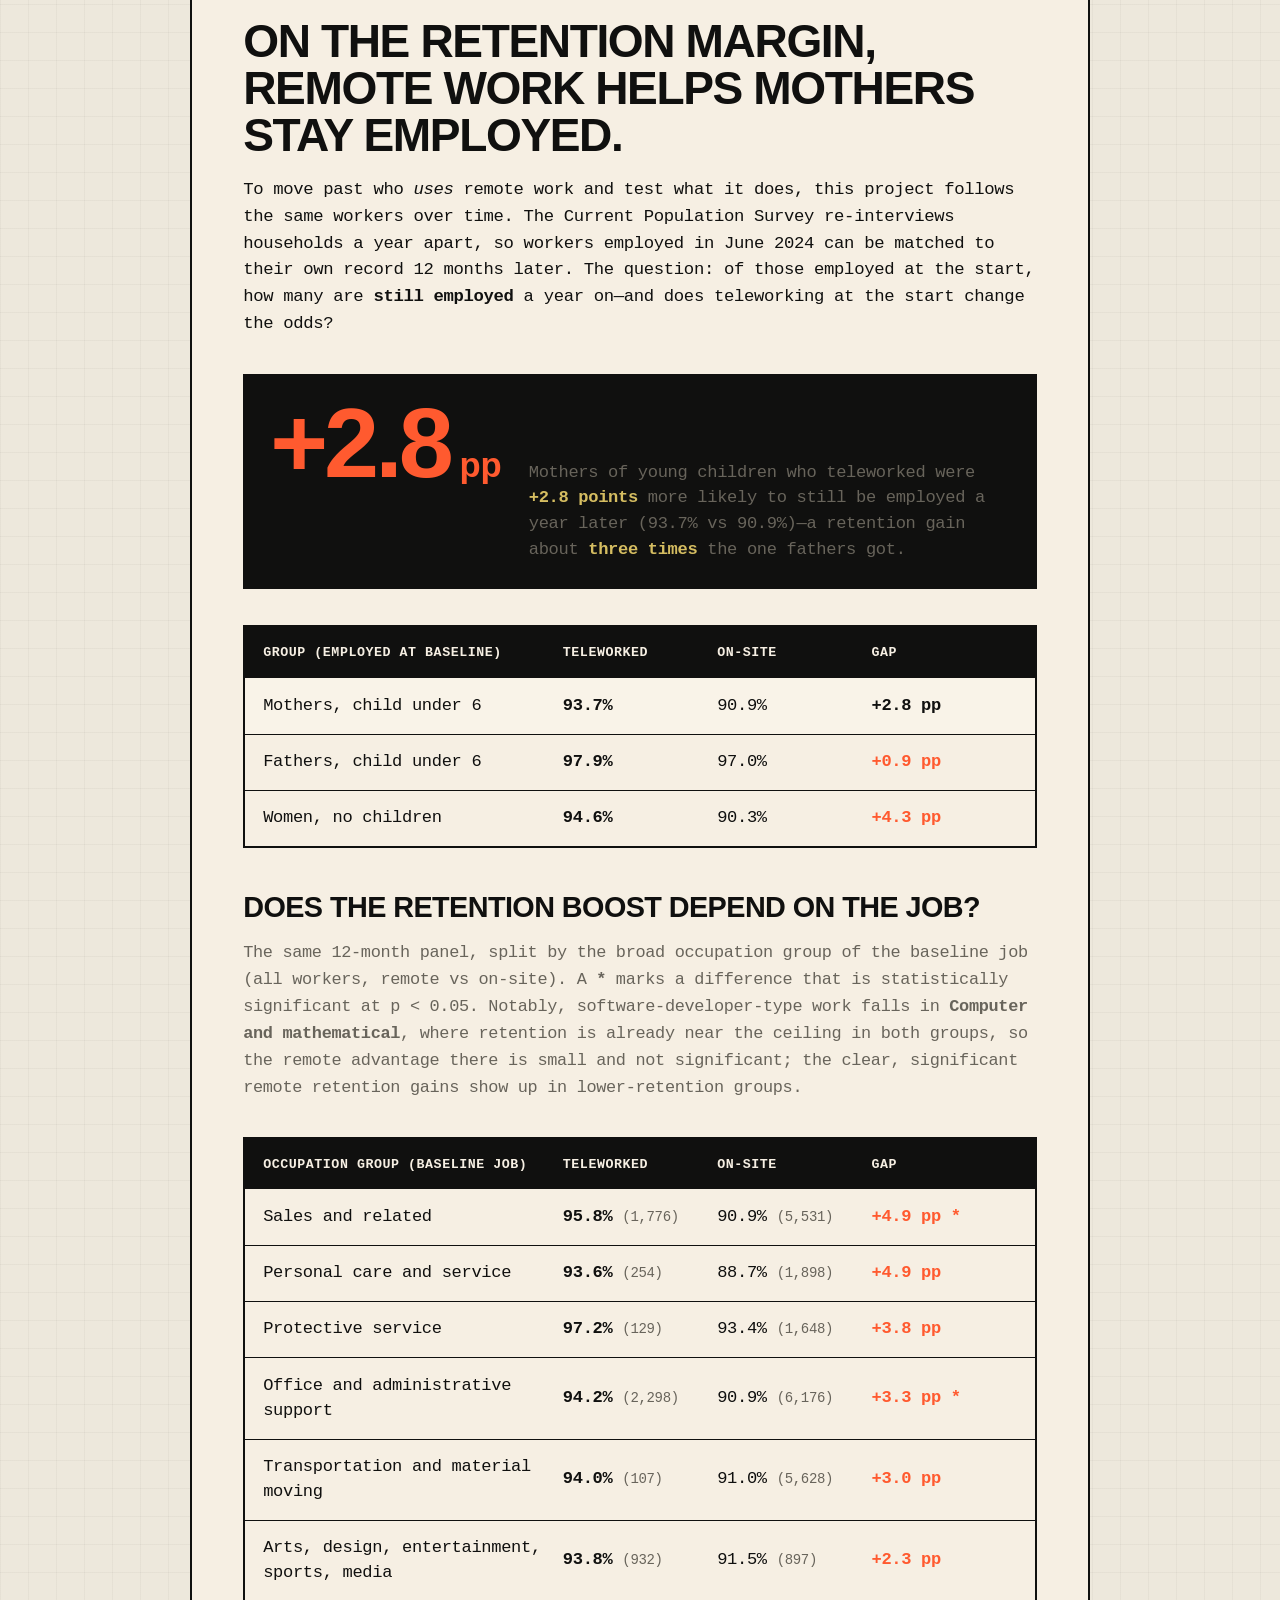
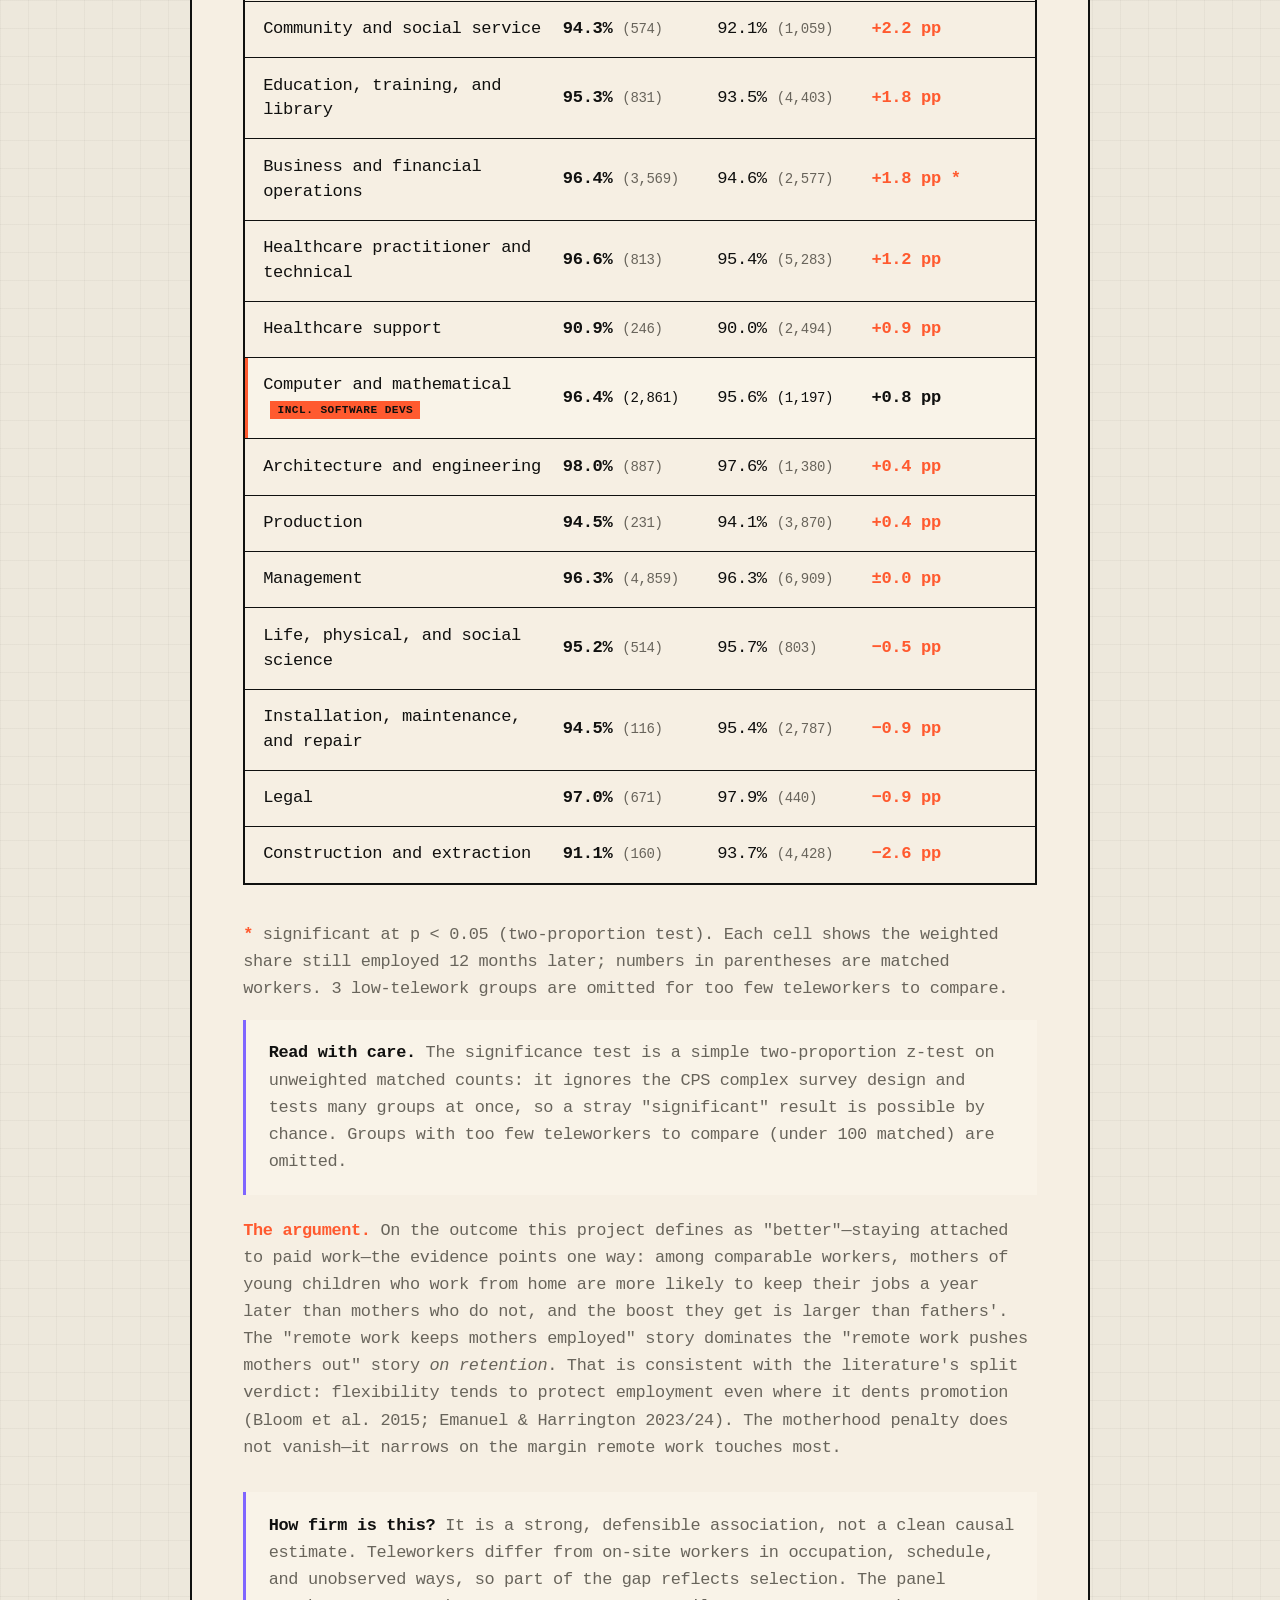
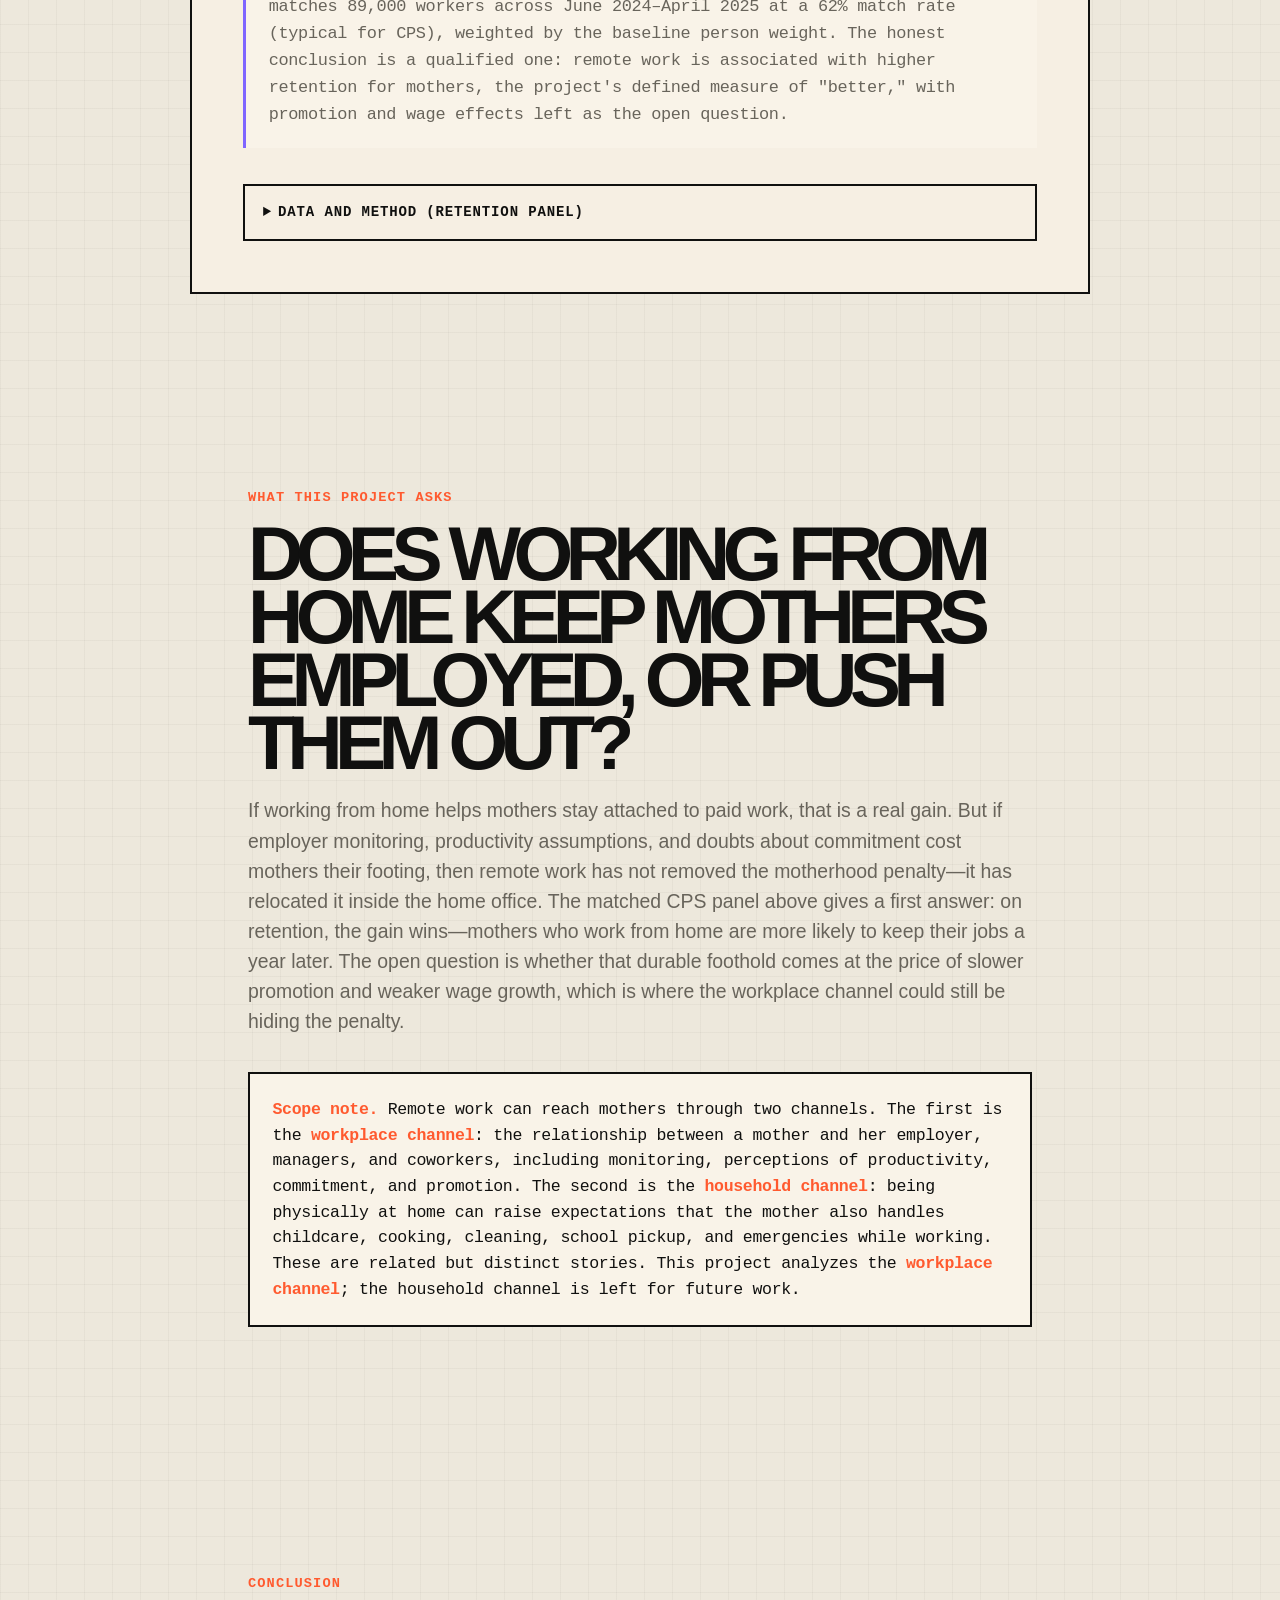
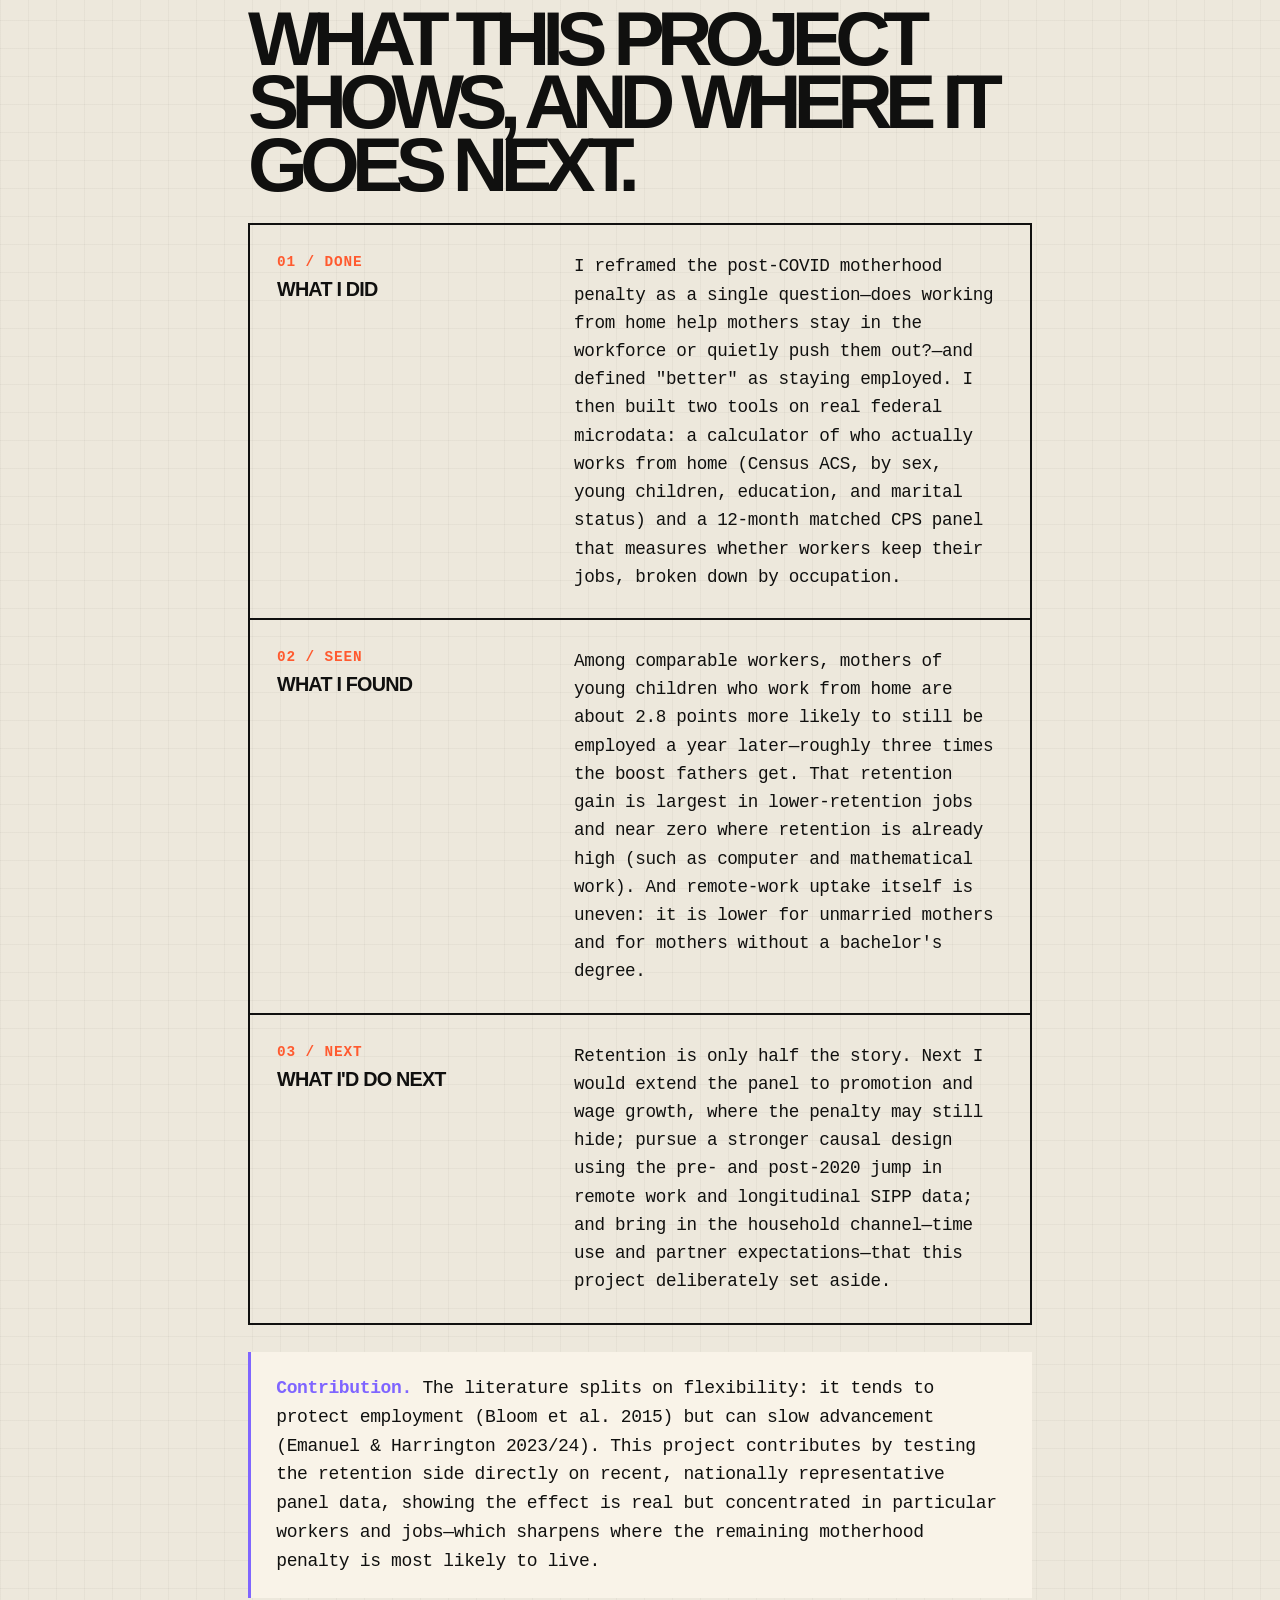
==== commit 2d2b5c15: "Redesign conclusion as horizontal rows Switch the conclusion from three side-by-side cards to stacke" ====
--- a/website/index.html
+++ b/website/index.html
@@ -404,20 +404,26 @@
     <section class="article-section conclusion" id="conclusion">
       <p class="section-kicker">Conclusion</p>
       <h2>What this project shows, and where it goes next.</h2>
-      <div class="conclusion-grid">
-        <article>
-          <span class="conclusion-step">01 / Done</span>
-          <h3>What I did</h3>
+      <div class="conclusion-rows">
+        <article class="conclusion-row">
+          <div class="conclusion-row__head">
+            <span class="conclusion-step">01 / Done</span>
+            <h3>What I did</h3>
+          </div>
           <p>I reframed the post-COVID motherhood penalty as a single question—does working from home help mothers stay in the workforce or quietly push them out?—and defined "better" as staying employed. I then built two tools on real federal microdata: a calculator of who actually works from home (Census ACS, by sex, young children, education, and marital status) and a 12-month matched CPS panel that measures whether workers keep their jobs, broken down by occupation.</p>
         </article>
-        <article>
-          <span class="conclusion-step">02 / Seen</span>
-          <h3>What I found</h3>
+        <article class="conclusion-row">
+          <div class="conclusion-row__head">
+            <span class="conclusion-step">02 / Seen</span>
+            <h3>What I found</h3>
+          </div>
           <p>Among comparable workers, mothers of young children who work from home are about 2.8 points more likely to still be employed a year later—roughly three times the boost fathers get. That retention gain is largest in lower-retention jobs and near zero where retention is already high (such as computer and mathematical work). And remote-work uptake itself is uneven: it is lower for unmarried mothers and for mothers without a bachelor's degree.</p>
         </article>
-        <article>
-          <span class="conclusion-step">03 / Next</span>
-          <h3>What I'd do next</h3>
+        <article class="conclusion-row">
+          <div class="conclusion-row__head">
+            <span class="conclusion-step">03 / Next</span>
+            <h3>What I'd do next</h3>
+          </div>
           <p>Retention is only half the story. Next I would extend the panel to promotion and wage growth, where the penalty may still hide; pursue a stronger causal design using the pre- and post-2020 jump in remote work and longitudinal SIPP data; and bring in the household channel—time use and partner expectations—that this project deliberately set aside.</p>
         </article>
       </div>
--- a/website/styles.css
+++ b/website/styles.css
@@ -697,25 +697,30 @@
   color: var(--accent);
 }
 
-.conclusion-grid {
-  display: grid;
-  grid-template-columns: repeat(3, 1fr);
-  gap: 0;
+.conclusion-rows {
   margin: 1.5rem 0 0;
   border: 2px solid var(--line);
 }
 
-.conclusion-grid article {
+.conclusion-row {
+  display: grid;
+  grid-template-columns: minmax(10rem, 15rem) 1fr;
+  gap: 1.5rem;
+  align-items: start;
   padding: 1.5rem;
 }
 
-.conclusion-grid article + article {
-  border-left: 2px solid var(--line);
+.conclusion-row + .conclusion-row {
+  border-top: 2px solid var(--line);
+}
+
+.conclusion-row__head {
+  display: flex;
+  flex-direction: column;
+  gap: 0.4rem;
 }
 
 .conclusion-step {
-  display: inline-block;
-  margin-bottom: 0.5rem;
   font-family: var(--mono);
   font-size: 0.8rem;
   font-weight: 800;
@@ -724,11 +729,11 @@
   color: var(--accent);
 }
 
-.conclusion-grid h3 {
-  margin: 0 0 0.6rem;
-}
-
-.conclusion-grid p {
+.conclusion-row__head h3 {
+  margin: 0;
+}
+
+.conclusion-row p {
   margin: 0;
   font-family: var(--mono);
   font-size: 0.98rem;
@@ -1009,8 +1014,7 @@
   }
 
   .stat-strip,
-  .mechanism-grid,
-  .conclusion-grid {
+  .mechanism-grid {
     grid-template-columns: 1fr;
   }
 
@@ -1020,9 +1024,9 @@
     border-bottom: 2px solid var(--line);
   }
 
-  .conclusion-grid article + article {
-    border-left: 0;
-    border-top: 2px solid var(--line);
+  .conclusion-row {
+    grid-template-columns: 1fr;
+    gap: 0.6rem;
   }
 
   .hero-meta {
